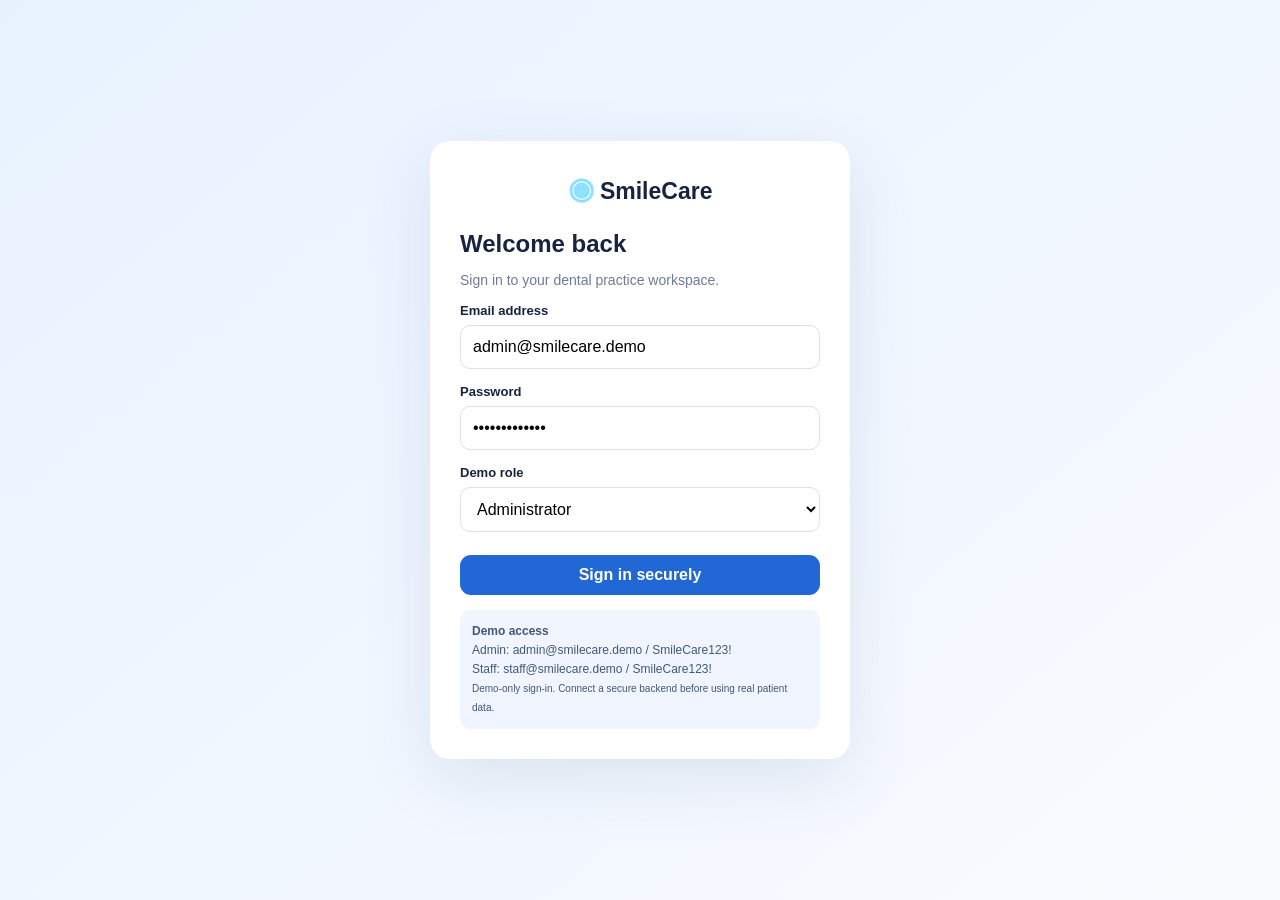
==== index.html @ a6ee9575 "Add files via upload" ====
<!DOCTYPE html>
<html lang="en">
<head>
<meta charset="UTF-8"><meta name="viewport" content="width=device-width, initial-scale=1.0">
<title>SmileCare | Dental Practice Manager</title>
<style>
:root{--navy:#142747;--blue:#2167d5;--pale:#edf4ff;--ink:#17233f;--muted:#6e7b96;--line:#e1e8f5;--bg:#f5f8fe;--green:#d7f8e7;--orange:#ffead9;--purple:#eee4ff}
*{box-sizing:border-box}body{margin:0;font-family:Inter,Segoe UI,Arial,sans-serif;background:var(--bg);color:var(--ink)}button,input,select,textarea{font:inherit}button{cursor:pointer;border:0;border-radius:11px;padding:11px 14px;background:var(--blue);color:white;font-weight:650}button.secondary{background:white;color:var(--blue);border:1px solid #bfd2f7}button.ghost{background:transparent;color:var(--ink)}button.danger{background:#fff0f0;color:#bd3030;border:1px solid #ffd2d2}.app{display:flex;min-height:100vh}.sidebar{width:235px;background:linear-gradient(160deg,#142747,#192e50);color:#fff;padding:25px 14px;display:flex;flex-direction:column;gap:8px;flex-shrink:0}.brand{display:flex;align-items:center;gap:10px;padding:0 9px 28px;font-size:20px;font-weight:800}.tooth{font-size:30px;color:#8de0ff}.brand small{display:block;font-size:11px;font-weight:400;margin-top:3px}.nav{display:flex;align-items:center;gap:12px;text-align:left;background:transparent;color:#dbe5f8;font-weight:500}.nav.active,.nav:hover{background:#2e5b98;color:white}.nav .ico{width:22px;text-align:center;font-size:18px}.side-bottom{margin-top:auto;border-radius:17px;background:#477eb8;padding:19px;text-align:center;color:white}.side-bottom b{display:block;font-size:15px;margin-bottom:5px}.main{flex:1;min-width:0}.topbar{height:77px;background:white;border-bottom:1px solid var(--line);display:flex;align-items:center;justify-content:space-between;padding:0 28px;gap:18px}.global-search{width:min(680px,70%);position:relative}.global-search input{width:100%;border:0;background:#f0f4fc;border-radius:15px;padding:14px 18px 14px 42px;outline:none}.global-search span{position:absolute;left:15px;top:12px;font-size:18px}.top-user{display:flex;align-items:center;gap:10px;font-size:13px}.avatar{width:42px;height:42px;border-radius:50%;background:#3d6eac;color:white;display:grid;place-items:center;font-weight:800}.content{padding:27px 28px 40px;max-width:1600px;margin:auto}.welcome{display:flex;justify-content:space-between;gap:18px;align-items:flex-start;margin-bottom:24px}.welcome h1{margin:3px 0 7px;font-size:30px;letter-spacing:-.6px}.welcome p{margin:0;color:var(--muted)}.datepill{background:white;border:1px solid var(--line);border-radius:12px;padding:12px 15px;white-space:nowrap;font-size:13px}.stats{display:grid;grid-template-columns:repeat(4,minmax(0,1fr));gap:15px;margin-bottom:20px}.stat{border-radius:15px;padding:19px;border:1px solid var(--line);background:white;min-height:120px}.stat.blue{background:#e1efff}.stat.green{background:#dcfaea}.stat.purple{background:#efe5ff}.stat.orange{background:#fff0e2}.stat .symbol{font-size:23px;float:left;margin-right:13px;background:#ffffff8a;border-radius:12px;padding:10px}.stat strong{display:block;font-size:29px;margin:2px 0 4px}.stat small{font-size:13px}.stat a{display:block;margin:13px 0 0 57px;color:#074db9;font-size:13px;font-weight:700;cursor:pointer}.dashboard-grid{display:grid;grid-template-columns:minmax(0,1.45fr) minmax(270px,.9fr) minmax(190px,.48fr);gap:15px;align-items:start}.panel{background:white;border:1px solid var(--line);border-radius:15px;padding:17px 15px;box-shadow:0 3px 12px #1b407108;min-width:0}.panel-head{display:flex;align-items:center;justify-content:space-between;gap:10px;margin:0 0 15px}.panel-head h2{font-size:18px;margin:0}.link{background:transparent;color:#0754c9;padding:4px;font-size:13px}.table-wrap{overflow-x:auto}table{width:100%;border-collapse:collapse;white-space:nowrap;font-size:13px}th{background:#f0f4fc;text-align:left;padding:12px 9px;font-weight:700}td{padding:12px 9px;border-bottom:1px solid #e9eef8}tr:last-child td{border-bottom:0}.status{display:inline-block;padding:5px 10px;border-radius:20px;font-size:12px;font-weight:700}.confirmed,.active-status{background:var(--green);color:#087b42}.pending,.follow-status{background:var(--orange);color:#b74b00}.cancelled{background:#ffe4e4;color:#b42323}.view{padding:6px 11px;background:white;border:1px solid #bfd2f7;color:#0754c9;font-size:12px}.calendar{padding:15px}.cal-head{display:flex;justify-content:space-between;align-items:center;margin-bottom:14px}.cal-head button{padding:5px 9px;background:transparent;color:var(--ink)}.cal-grid{display:grid;grid-template-columns:repeat(7,1fr);text-align:center;gap:6px;font-size:13px}.cal-grid span{padding:8px 0;border-radius:50%}.cal-grid .dayname{font-weight:700;background:#f2f5fb;border-radius:6px}.cal-grid .today{background:var(--blue);color:white}.quick{padding:0;overflow:hidden}.quick h2{margin:0;padding:16px;background:var(--navy);color:white;font-size:16px}.quick-actions{padding:12px;display:grid;gap:9px}.quick-actions button{width:100%;font-size:13px;padding:11px 8px}.profile-mini{margin-top:13px;text-align:center}.profile-mini .avatar{margin:8px auto 10px;width:60px;height:60px;font-size:19px}.profile-mini p{margin:5px}.profile-mini .secondary{margin-top:12px;width:100%}.bottom-grid{display:grid;grid-template-columns:minmax(0,1.45fr) minmax(0,1fr);gap:15px;margin-top:15px}.searchbox{width:180px;max-width:50%;padding:9px 11px;border:1px solid #d5dff0;border-radius:10px;outline:none}.activity{display:grid;gap:17px}.activity-item{border-left:2px solid #c8dcff;padding-left:15px;position:relative;font-size:14px}.activity-item:before{content:"";position:absolute;width:9px;height:9px;border:3px solid var(--blue);background:white;border-radius:50%;left:-7px;top:2px}.activity-item small{display:block;color:var(--muted);margin-top:4px}.view-page{display:none}.view-page.active{display:block}.page-title{display:flex;justify-content:space-between;align-items:center;gap:15px;margin-bottom:18px}.page-title h1{margin:0;font-size:27px}.filters{display:flex;gap:10px;flex-wrap:wrap;margin-bottom:15px}.filters input,.filters select{border:1px solid var(--line);border-radius:10px;padding:10px;background:white}.form-card{max-width:850px;background:white;border:1px solid var(--line);border-radius:16px;padding:23px}.form-grid{display:grid;grid-template-columns:repeat(2,minmax(0,1fr));gap:15px}.field label{display:block;font-size:13px;font-weight:700;margin-bottom:7px}.field input,.field select,.field textarea{width:100%;padding:12px;border:1px solid #d8e1f0;border-radius:10px;background:white}.field textarea{min-height:85px;resize:vertical}.field.full{grid-column:1/-1}.form-actions{display:flex;gap:10px;margin-top:18px}.empty{padding:24px;text-align:center;color:var(--muted)}.toast{position:fixed;bottom:20px;right:20px;background:#142747;color:white;padding:14px 18px;border-radius:12px;box-shadow:0 8px 28px #0002;display:none;z-index:10}.modal-backdrop{position:fixed;inset:0;background:#10203d77;display:none;align-items:center;justify-content:center;padding:20px;z-index:5}.modal{background:white;border-radius:17px;padding:24px;max-width:520px;width:100%;max-height:90vh;overflow:auto}.modal-head{display:flex;justify-content:space-between;align-items:center}.modal-head h2{margin:0}.close{background:#edf2fb;color:var(--ink);padding:7px 10px}.login-screen{min-height:100vh;display:grid;place-items:center;background:linear-gradient(140deg,#e8f2ff,#f9fbff)}.login-card{width:min(420px,calc(100% - 30px));background:white;padding:30px;border-radius:20px;box-shadow:0 20px 70px #203f731c}.login-brand{text-align:center;font-size:23px;font-weight:800;margin-bottom:24px}.login-card h1{font-size:24px;margin-bottom:6px}.login-card p{color:var(--muted);font-size:14px}.login-card .field{margin:15px 0}.login-card button{width:100%;margin-top:8px}.demo-note{background:#f0f5ff;border-radius:10px;padding:12px;font-size:12px;color:#425879;line-height:1.6;margin-top:15px}.mobile-menu{display:none}
@media(max-width:1200px){.dashboard-grid{grid-template-columns:minmax(0,1.5fr) minmax(270px,1fr)}.quick-column{grid-column:1/-1;display:grid;grid-template-columns:1fr 1fr;gap:12px}.quick-column .profile-mini{margin-top:0}.stats{grid-template-columns:repeat(2,minmax(0,1fr))}}
@media(max-width:800px){.sidebar{width:72px;padding:18px 8px}.brand{padding:0 8px 25px}.brand-text,.nav .nav-label,.side-bottom{display:none}.nav{justify-content:center;padding:13px 5px}.nav .ico{font-size:20px}.topbar{padding:0 14px}.content{padding:20px 14px}.welcome h1{font-size:24px}.dashboard-grid,.bottom-grid{grid-template-columns:1fr}.quick-column{grid-column:auto}.datepill{display:none}.global-search{width:100%}.top-user .user-text{display:none}}
@media(max-width:520px){.sidebar{position:fixed;bottom:0;left:0;right:0;width:100%;height:62px;z-index:4;flex-direction:row;justify-content:space-around;padding:5px;background:var(--navy)}.brand{display:none}.nav{flex:1;justify-content:center;padding:8px 3px}.nav .ico{font-size:19px}.main{padding-bottom:65px}.stats{gap:9px}.stat{padding:13px;min-height:110px}.stat .symbol{float:none;display:inline-block;padding:6px;margin:0 0 5px}.stat strong{font-size:23px}.stat a{margin:8px 0 0}.welcome{display:block}.welcome h1{font-size:22px}.welcome p{font-size:13px}.form-grid{grid-template-columns:1fr}.field.full{grid-column:auto}.quick-column{grid-template-columns:1fr}.topbar{height:66px}.top-user .avatar{width:35px;height:35px}.panel{padding:13px 10px}.page-title h1{font-size:23px}}
</style>
</head>
<body>
<div id="loginScreen" class="login-screen">
  <div class="login-card">
    <div class="login-brand"><span class="tooth">◉</span> SmileCare</div>
    <h1>Welcome back</h1><p>Sign in to your dental practice workspace.</p>
    <form id="loginForm">
      <div class="field"><label for="loginEmail">Email address</label><input id="loginEmail" type="email" value="admin@smilecare.demo" required></div>
      <div class="field"><label for="loginPassword">Password</label><input id="loginPassword" type="password" value="SmileCare123!" required minlength="6"></div>
      <div class="field"><label for="loginRole">Demo role</label><select id="loginRole"><option value="Admin">Administrator</option><option value="Staff">Staff member</option></select></div>
      <button type="submit">Sign in securely</button>
    </form>
    <div class="demo-note"><b>Demo access</b><br>Admin: admin@smilecare.demo / SmileCare123!<br>Staff: staff@smilecare.demo / SmileCare123!<br><small>Demo-only sign-in. Connect a secure backend before using real patient data.</small></div>
  </div>
</div>
<div id="app" class="app" style="display:none">
<aside class="sidebar">
  <div class="brand"><span class="tooth">◉</span><span class="brand-text">SmileCare<small>Dental Practice Manager</small></span></div>
  <button class="nav active" data-page="dashboard"><span class="ico">⌂</span><span class="nav-label">Dashboard</span></button>
  <button class="nav" data-page="appointments"><span class="ico">▦</span><span class="nav-label">Appointments</span></button>
  <button class="nav" data-page="patients"><span class="ico">▱</span><span class="nav-label">Patient Records</span></button>
  <button class="nav" data-page="progress"><span class="ico">▥</span><span class="nav-label">Progress Tracking</span></button>
  <button class="nav" data-page="search"><span class="ico">⌕</span><span class="nav-label">Search & Filter</span></button>
  <button class="nav" data-page="settings"><span class="ico">⚙</span><span class="nav-label">Settings</span></button>
  <button class="nav" data-page="profile" style="margin-top:12px"><span class="ico">♙</span><span class="nav-label">Profile</span></button>
  <button class="nav" id="logoutBtn"><span class="ico">⇥</span><span class="nav-label">Log Out</span></button>
  <div class="side-bottom"><div style="font-size:31px;margin-bottom:9px">🦷</div><b>Healthy Smiles.</b>Happier Lives.</div>
</aside>
<main class="main">
  <header class="topbar"><div class="global-search"><span>⌕</span><input id="globalSearch" placeholder="Search patients, records, or appointments..."></div><div class="top-user"><span style="font-size:20px">♧</span><div class="avatar" id="topAvatar">JD</div><div class="user-text"><b id="topName">Dr. Johnson</b><div id="topRole">Admin</div></div></div></header>
  <div class="content">
    <section id="page-dashboard" class="view-page active">
      <div class="welcome"><div><h1 id="welcomeTitle">Welcome back, Dr. Johnson!</h1><p>Manage appointments, patient records and track progress — all in one place.</p></div><div class="datepill">▦ &nbsp; <span id="todayDate"></span></div></div>
      <div class="stats">
        <div class="stat blue"><span class="symbol">▦</span><strong id="statAppointments">12</strong><small>Upcoming Appointments</small><a data-go="appointments">View all →</a></div>
        <div class="stat green"><span class="symbol">♟</span><strong id="statPatients">245</strong><small>Total Patients</small><a data-go="patients">View all →</a></div>
        <div class="stat purple"><span class="symbol">✓</span><strong id="statProgress">78%</strong><small>Treatment Progress</small><a data-go="progress">View progress →</a></div>
        <div class="stat orange"><span class="symbol">▣</span><strong id="statFollowups">8</strong><small>Pending Follow-ups</small><a data-go="appointments">View all →</a></div>
      </div>
      <div class="dashboard-grid">
        <div class="panel"><div class="panel-head"><h2>▦ &nbsp; Upcoming Appointments</h2><button class="link" data-go="appointments">View all →</button></div><div class="table-wrap"><table><thead><tr><th>Time</th><th>Patient</th><th>Treatment</th><th>Status</th><th>Action</th></tr></thead><tbody id="upcomingRows"></tbody></table></div></div>
        <div class="panel calendar"><div class="cal-head"><h2 style="font-size:17px;margin:0">▦ &nbsp; Calendar</h2><div><button id="prevMonth">‹</button><b id="calMonth">Oct 2026</b><button id="nextMonth">›</button></div></div><div class="cal-grid" id="calendarGrid"></div></div>
        <div class="quick-column"><div class="panel quick"><h2>ϟ &nbsp; Quick Actions</h2><div class="quick-actions"><button id="quickAddPatient">♙ &nbsp; Add New Patient</button><button class="secondary" id="quickSchedule">▦ &nbsp; Schedule Appointment</button><button class="secondary" id="quickRecord">✎ &nbsp; Update Record</button><button class="secondary" data-go="progress">▥ &nbsp; View Progress</button></div></div><div class="panel profile-mini"><b>♙ &nbsp; Your Profile</b><div class="avatar" id="profileAvatar">JD</div><b id="profileName">Dr. Johnson</b><p id="profileRole" style="color:var(--muted);font-size:13px">Administrator</p><button class="secondary" data-go="profile">Edit Profile</button></div></div>
      </div>
      <div class="bottom-grid">
        <div class="panel"><div class="panel-head"><h2>▱ &nbsp; Patient Records</h2><input class="searchbox" id="dashboardPatientSearch" placeholder="Search patients..."></div><div class="table-wrap"><table><thead><tr><th>Name</th><th>Patient ID</th><th>Last Visit</th><th>Status</th><th>Action</th></tr></thead><tbody id="dashboardPatientRows"></tbody></table></div></div>
        <div class="panel"><div class="panel-head"><h2>ϟ &nbsp; Recent Activity</h2><button class="link" data-go="progress">View all →</button></div><div class="activity" id="activityList"></div></div>
      </div>
    </section>
    <section id="page-appointments" class="view-page">
      <div class="page-title"><h1>Appointments</h1><button id="addAppointmentBtn">＋ Schedule appointment</button></div>
      <div class="filters"><input id="appointmentSearch" placeholder="Search patient or treatment..."><select id="appointmentStatus"><option value="">All statuses</option><option>Confirmed</option><option>Pending</option><option>Completed</option><option>Cancelled</option></select><input id="appointmentDateFilter" type="date"></div>
      <div class="panel"><div class="table-wrap"><table><thead><tr><th>Date</th><th>Time</th><th>Patient</th><th>Treatment</th><th>Provider</th><th>Status</th><th>Actions</th></tr></thead><tbody id="appointmentRows"></tbody></table></div></div>
    </section>
    <section id="page-patients" class="view-page">
      <div class="page-title"><h1>Patient Records</h1><button id="addPatientBtn">＋ Add patient</button></div>
      <div class="filters"><input id="patientSearch" placeholder="Search name, ID, email or phone..."><select id="patientStatus"><option value="">All statuses</option><option>Active</option><option>Follow-up</option><option>Inactive</option></select></div>
      <div class="panel"><div class="table-wrap"><table><thead><tr><th>Patient</th><th>Patient ID</th><th>Contact</th><th>Last Visit</th><th>Next Follow-up</th><th>Status</th><th>Actions</th></tr></thead><tbody id="patientRows"></tbody></table></div></div>
    </section>
    <section id="page-progress" class="view-page">
      <div class="page-title"><h1>Progress Tracking</h1><button id="addProgressBtn">＋ Add progress note</button></div>
      <div class="filters"><input id="progressSearch" placeholder="Search patient or treatment..."><select id="progressStatus"><option value="">All statuses</option><option>In progress</option><option>Completed</option><option>Needs follow-up</option></select></div>
      <div class="panel"><div class="table-wrap"><table><thead><tr><th>Date</th><th>Patient</th><th>Treatment / Activity</th><th>Progress</th><th>Next step</th><th>Updated by</th><th>Actions</th></tr></thead><tbody id="progressRows"></tbody></table></div></div>
      <div class="panel" style="margin-top:15px"><div class="panel-head"><h2>Progress history</h2></div><div class="activity" id="progressHistory"></div></div>
    </section>
    <section id="page-search" class="view-page">
      <div class="page-title"><h1>Search & Filter</h1></div><p style="color:var(--muted)">Find patients, appointments, and treatment records from one place.</p>
      <div class="filters"><input id="universalSearch" placeholder="Search across all records..." style="flex:1;min-width:230px"><select id="universalType"><option value="all">All record types</option><option value="patients">Patients</option><option value="appointments">Appointments</option><option value="progress">Progress notes</option></select></div>
      <div class="panel"><div id="universalResults" class="empty">Enter a name, patient ID, treatment or status to begin.</div></div>
    </section>
    <section id="page-profile" class="view-page">
      <div class="page-title"><h1>Profile Management</h1></div><div class="form-card"><form id="profileForm"><div class="form-grid"><div class="field"><label>Full name</label><input id="profileFullName" required maxlength="80"></div><div class="field"><label>Email</label><input id="profileEmail" type="email" required></div><div class="field"><label>Role</label><input id="profileRoleInput" disabled></div><div class="field"><label>Clinic / department</label><input id="profileClinic" value="SmileCare Dental Clinic" maxlength="100"></div><div class="field full"><label>Short profile description</label><textarea id="profileBio" placeholder="Add a short professional description..." maxlength="300"></textarea></div></div><div class="form-actions"><button type="submit">Save profile</button></div></form></div>
    </section>
    <section id="page-settings" class="view-page">
      <div class="page-title"><h1>Settings & Access</h1></div><div class="form-card"><h2>Role-based access</h2><p style="color:var(--muted)">Your current demo role is <b id="settingsRole"></b>.</p><ul><li><b>Administrator:</b> can add and edit patient records, manage appointments, and access all progress notes.</li><li><b>Staff:</b> can view patient information and manage appointments and progress notes; user and system settings are restricted.</li></ul><hr style="border:0;border-top:1px solid var(--line);margin:20px 0"><h2>Data and privacy</h2><p>Sample records are stored in this browser for demo purposes. This prototype does not provide real server-side authentication, encrypted clinical storage, backups, or audit-grade security.</p><button class="danger" id="resetDemo">Reset demo data</button></div>
    </section>
  </div>
</main>
</div>
<div id="modalBackdrop" class="modal-backdrop"><div class="modal"><div class="modal-head"><h2 id="modalTitle">Add record</h2><button class="close" id="modalClose">✕</button></div><div id="modalBody"></div></div></div>
<div id="toast" class="toast"></div>
<script>
const $=id=>document.getElementById(id);
const today=new Date(); let currentUser={name:"Dr. Johnson",email:"admin@smilecare.demo",role:"Admin",clinic:"SmileCare Dental Clinic",bio:""};
const defaultPatients=[
{id:"P-001",name:"Aarav Mehta",email:"aarav@example.com",phone:"+91 98765 01001",lastVisit:"2026-10-20",followup:"2026-11-05",status:"Active",notes:"Routine cleaning completed."},
{id:"P-002",name:"Diya Sharma",email:"diya@example.com",phone:"+91 98765 01002",lastVisit:"2026-10-18",followup:"2026-11-02",status:"Active",notes:"Root canal treatment plan."},
{id:"P-003",name:"Rohan Kapoor",email:"rohan@example.com",phone:"+91 98765 01003",lastVisit:"2026-10-15",followup:"2026-10-31",status:"Follow-up",notes:"Check sensitivity after filling."},
{id:"P-004",name:"Isha Verma",email:"isha@example.com",phone:"+91 98765 01004",lastVisit:"2026-10-14",followup:"2026-11-10",status:"Active",notes:"Braces consultation."},
{id:"P-005",name:"Kabir Singh",email:"kabir@example.com",phone:"+91 98765 01005",lastVisit:"2026-10-12",followup:"2026-11-12",status:"Active",notes:"Filling completed."}
];
const defaultAppointments=[
{id:1,date:"2026-10-31",time:"09:30",patientId:"P-001",treatment:"Cleaning",provider:"Dr. Johnson",status:"Confirmed"},
{id:2,date:"2026-10-31",time:"10:30",patientId:"P-002",treatment:"Root Canal",provider:"Dr. Johnson",status:"Confirmed"},
{id:3,date:"2026-10-31",time:"12:00",patientId:"P-003",treatment:"Check-up",provider:"Dr. Patel",status:"Pending"},
{id:4,date:"2026-10-31",time:"14:00",patientId:"P-004",treatment:"Braces Consultation",provider:"Dr. Johnson",status:"Confirmed"},
{id:5,date:"2026-11-01",time:"16:00",patientId:"P-005",treatment:"Filling",provider:"Dr. Patel",status:"Confirmed"}
];
const defaultProgress=[
{id:1,date:"2026-10-29",patientId:"P-001",treatment:"Cleaning",status:"Completed",next:"Routine check in 6 months",by:"Dr. Johnson",note:"Cleaning completed; oral hygiene advice shared."},
{id:2,date:"2026-10-29",patientId:"P-002",treatment:"Root canal",status:"In progress",next:"Schedule next treatment session",by:"Dr. Johnson",note:"Initial consultation completed; plan reviewed."},
{id:3,date:"2026-10-28",patientId:"P-003",treatment:"Filling follow-up",status:"Needs follow-up",next:"Check sensitivity",by:"Dr. Patel",note:"Follow-up recommended."}
];
let patients=structuredClone(defaultPatients), appointments=structuredClone(defaultAppointments), progress=structuredClone(defaultProgress), activities=[
{title:"New record added for Aarav Mehta",time:"2 hours ago"},
{title:"Treatment plan updated for Diya Sharma",time:"3 hours ago"},
{title:"Follow-up scheduled for Rohan Kapoor",time:"5 hours ago"}
], idCounter=20, calDate=new Date(today.getFullYear(),today.getMonth(),1);
const patientById=id=>patients.find(p=>p.id===id);
const patientName=id=>patientById(id)?.name||"Unknown patient";
const niceDate=d=>d?new Date(d+"T12:00:00").toLocaleDateString("en-IN",{day:"2-digit",month:"short",year:"numeric"}):"—";
const niceTime=t=>{if(!t)return"—";let [h,m]=t.split(":").map(Number);return `${(h%12)||12}:${String(m).padStart(2,"0")} ${h>=12?"PM":"AM"}`};
const statusClass=s=>({"Confirmed":"confirmed","Completed":"active-status","Active":"active-status","In progress":"pending","Pending":"pending","Follow-up":"follow-status","Needs follow-up":"follow-status","Cancelled":"cancelled","Inactive":"cancelled"}[s]||"pending");
function toast(msg){$("toast").textContent=msg;$("toast").style.display="block";setTimeout(()=>$("toast").style.display="none",2600)}
function logActivity(title){activities.unshift({title,time:"Just now"});renderActivity()}
function setPage(page){document.querySelectorAll(".view-page").forEach(x=>x.classList.remove("active"));$("page-"+page)?.classList.add("active");document.querySelectorAll(".nav[data-page]").forEach(x=>x.classList.toggle("active",x.dataset.page===page));if(page==="dashboard")renderDashboard();if(page==="patients")renderPatients();if(page==="appointments")renderAppointments();if(page==="progress")renderProgress();if(page==="profile")fillProfile();if(page==="settings")$("settingsRole").textContent=currentUser.role; if(page==="search")universalSearch();window.scrollTo({top:0,behavior:"smooth"})}
document.querySelectorAll("[data-page]").forEach(b=>b.addEventListener("click",()=>setPage(b.dataset.page)));
document.querySelectorAll("[data-go]").forEach(b=>b.addEventListener("click",()=>setPage(b.dataset.go)));
$("todayDate").textContent=today.toLocaleDateString("en-IN",{weekday:"short",day:"numeric",month:"short",year:"numeric"});
function renderActivity(){ $("activityList").innerHTML=activities.slice(0,5).map(a=>`<div class="activity-item">${esc(a.title)}<small>${esc(a.time)}</small></div>`).join("")}
function esc(s){return String(s??"").replace(/[&<>"']/g,c=>({"&":"&amp;","<":"&lt;",">":"&gt;",'"':"&quot;","'":"&#39;"}[c]))}
function renderDashboard(){
$("statAppointments").textContent=appointments.filter(a=>a.status==="Confirmed"||a.status==="Pending").length;
$("statPatients").textContent=patients.length;
$("statFollowups").textContent=patients.filter(p=>p.status==="Follow-up").length+progress.filter(p=>p.status==="Needs follow-up").length;
$("statProgress").textContent=(progress.length?Math.round(progress.filter(p=>p.status==="Completed").length/progress.length*100):0)+"%";
let ap=appointments.filter(a=>a.status!=="Cancelled").sort((a,b)=>(a.date+a.time).localeCompare(b.date+b.time)).slice(0,5);
$("upcomingRows").innerHTML=ap.map(a=>`<tr><td>${niceTime(a.time)}</td><td>${esc(patientName(a.patientId))}</td><td>${esc(a.treatment)}</td><td><span class="status ${statusClass(a.status)}">${esc(a.status)}</span></td><td><button class="view" onclick="viewAppointment(${a.id})">View</button></td></tr>`).join("")||`<tr><td colspan="5" class="empty">No appointments scheduled.</td></tr>`;
let search=$("dashboardPatientSearch").value.toLowerCase();
$("dashboardPatientRows").innerHTML=patients.filter(p=>(p.name+" "+p.id).toLowerCase().includes(search)).slice(0,4).map(p=>`<tr><td><b>${esc(p.name)}</b></td><td>${p.id}</td><td>${niceDate(p.lastVisit)}</td><td><span class="status ${statusClass(p.status)}">${esc(p.status)}</span></td><td><button class="view" onclick="viewPatient('${p.id}')">View</button></td></tr>`).join("")||`<tr><td colspan="5" class="empty">No matching patients.</td></tr>`;
renderActivity();renderCalendar();
}
function renderPatients(){
let q=($("patientSearch")?.value||"").toLowerCase(), st=$("patientStatus")?.value||"";
$("patientRows").innerHTML=patients.filter(p=>(p.name+" "+p.id+" "+p.email+" "+p.phone).toLowerCase().includes(q)&&(!st||p.status===st)).map(p=>`<tr><td><b>${esc(p.name)}</b></td><td>${p.id}</td><td>${esc(p.phone)}<br><small>${esc(p.email)}</small></td><td>${niceDate(p.lastVisit)}</td><td>${niceDate(p.followup)}</td><td><span class="status ${statusClass(p.status)}">${esc(p.status)}</span></td><td><button class="view" onclick="viewPatient('${p.id}')">View</button> <button class="view" onclick="editPatient('${p.id}')">Edit</button></td></tr>`).join("")||`<tr><td colspan="7" class="empty">No patient records found.</td></tr>`;
}
function renderAppointments(){
let q=($("appointmentSearch")?.value||"").toLowerCase(), st=$("appointmentStatus")?.value||"", dt=$("appointmentDateFilter")?.value||"";
$("appointmentRows").innerHTML=appointments.filter(a=>(patientName(a.patientId)+" "+a.treatment+" "+a.provider).toLowerCase().includes(q)&&(!st||a.status===st)&&(!dt||a.date===dt)).sort((a,b)=>(a.date+a.time).localeCompare(b.date+b.time)).map(a=>`<tr><td>${niceDate(a.date)}</td><td>${niceTime(a.time)}</td><td>${esc(patientName(a.patientId))}</td><td>${esc(a.treatment)}</td><td>${esc(a.provider)}</td><td><select aria-label="Appointment status" onchange="updateAppointmentStatus(${a.id},this.value)">${["Confirmed","Pending","Completed","Cancelled"].map(s=>`<option ${a.status===s?"selected":""}>${s}</option>`).join("")}</select></td><td><button class="view" onclick="viewAppointment(${a.id})">View</button> <button class="view" onclick="editAppointment(${a.id})">Edit</button></td></tr>`).join("")||`<tr><td colspan="7" class="empty">No matching appointments.</td></tr>`;
}
function renderProgress(){
let q=($("progressSearch")?.value||"").toLowerCase(), st=$("progressStatus")?.value||"";
$("progressRows").innerHTML=progress.filter(p=>(patientName(p.patientId)+" "+p.treatment+" "+p.note).toLowerCase().includes(q)&&(!st||p.status===st)).sort((a,b)=>b.date.localeCompare(a.date)).map(p=>`<tr><td>${niceDate(p.date)}</td><td>${esc(patientName(p.patientId))}</td><td>${esc(p.treatment)}</td><td><span class="status ${statusClass(p.status)}">${esc(p.status)}</span></td><td>${esc(p.next)}</td><td>${esc(p.by)}</td><td><button class="view" onclick="viewProgress(${p.id})">View</button> <button class="view" onclick="editProgress(${p.id})">Edit</button></td></tr>`).join("")||`<tr><td colspan="7" class="empty">No progress records found.</td></tr>`;
$("progressHistory").innerHTML=progress.slice().sort((a,b)=>b.date.localeCompare(a.date)).map(p=>`<div class="activity-item"><b>${esc(patientName(p.patientId))} · ${esc(p.treatment)}</b><small>${niceDate(p.date)} · ${esc(p.status)} · ${esc(p.by)}</small><div style="margin-top:5px">${esc(p.note)}</div></div>`).join("")||`<div class="empty">No history yet.</div>`;
}
function renderCalendar(){let y=calDate.getFullYear(),m=calDate.getMonth(),first=new Date(y,m,1).getDay(),days=new Date(y,m+1,0).getDate();$("calMonth").textContent=calDate.toLocaleDateString("en-US",{month:"short",year:"numeric"});let names=["Sun","Mon","Tue","Wed","Thu","Fri","Sat"];let html=names.map(n=>`<span class="dayname">${n}</span>`).join("");for(let i=0;i<first;i++)html+="<span></span>";for(let d=1;d<=days;d++){let isToday=d===today.getDate()&&m===today.getMonth()&&y===today.getFullYear();let has=appointments.some(a=>a.date===`${y}-${String(m+1).padStart(2,"0")}-${String(d).padStart(2,"0")}`&&a.status!=="Cancelled");html+=`<span class="${isToday?"today":""}" title="${has?"Has appointment":""}" style="${has&&!isToday?"text-decoration:underline;text-decoration-color:#2167d5":""}">${d}</span>`}$("calendarGrid").innerHTML=html}
$("prevMonth").onclick=()=>{calDate=new Date(calDate.getFullYear(),calDate.getMonth()-1,1);renderCalendar()};$("nextMonth").onclick=()=>{calDate=new Date(calDate.getFullYear(),calDate.getMonth()+1,1);renderCalendar()};
function openModal(title,html,onSubmit){$("modalTitle").textContent=title;$("modalBody").innerHTML=html;$("modalBackdrop").style.display="flex";$("modalBody").querySelector("form")?.addEventListener("submit",e=>{e.preventDefault();if(!e.target.reportValidity())return;onSubmit(new FormData(e.target));});}
function closeModal(){$("modalBackdrop").style.display="none"}$("modalClose").onclick=closeModal;$("modalBackdrop").addEventListener("click",e=>{if(e.target===$("modalBackdrop"))closeModal()});
function patientOptions(selected=""){return patients.map(p=>`<option value="${p.id}" ${p.id===selected?"selected":""}>${esc(p.name)} (${p.id})</option>`).join("")}
function addPatient(){if(currentUser.role!=="Admin"){toast("Only administrators can add patient records in this demo.");return}openModal("Add new patient",`<form><div class="form-grid"><div class="field"><label>Full name *</label><input name="name" required maxlength="80"></div><div class="field"><label>Email *</label><input name="email" type="email" required></div><div class="field"><label>Phone *</label><input name="phone" type="tel" pattern="[0-9+() -]{7,20}" required></div><div class="field"><label>Last visit</label><input name="lastVisit" type="date"></div><div class="field"><label>Next follow-up</label><input name="followup" type="date"></div><div class="field"><label>Status</label><select name="status"><option>Active</option><option>Follow-up</option><option>Inactive</option></select></div><div class="field full"><label>Clinical / admin note</label><textarea name="notes" maxlength="1000"></textarea></div></div><div class="form-actions"><button type="submit">Save patient</button><button type="button" class="secondary" onclick="closeModal()">Cancel</button></div></form>`,f=>{let p={id:"P-"+String(idCounter++).padStart(3,"0"),name:f.get("name").trim(),email:f.get("email").trim(),phone:f.get("phone").trim(),lastVisit:f.get("lastVisit"),followup:f.get("followup"),status:f.get("status"),notes:f.get("notes").trim()};patients.push(p);logActivity("Patient record created for "+p.name);closeModal();renderAll();toast("Patient record saved.");});}
function editPatient(id){let p=patientById(id);if(!p)return;if(currentUser.role!=="Admin"){toast("Only administrators can edit patient details.");return}openModal("Edit patient record",`<form><div class="form-grid"><div class="field"><label>Full name *</label><input name="name" value="${esc(p.name)}" required maxlength="80"></div><div class="field"><label>Email *</label><input name="email" type="email" value="${esc(p.email)}" required></div><div class="field"><label>Phone *</label><input name="phone" value="${esc(p.phone)}" type="tel" pattern="[0-9+() -]{7,20}" required></div><div class="field"><label>Last visit</label><input name="lastVisit" type="date" value="${p.lastVisit||""}"></div><div class="field"><label>Next follow-up</label><input name="followup" type="date" value="${p.followup||""}"></div><div class="field"><label>Status</label><select name="status">${["Active","Follow-up","Inactive"].map(s=>`<option ${p.status===s?"selected":""}>${s}</option>`).join("")}</select></div><div class="field full"><label>Notes</label><textarea name="notes" maxlength="1000">${esc(p.notes)}</textarea></div></div><div class="form-actions"><button type="submit">Save changes</button><button type="button" class="secondary" onclick="closeModal()">Cancel</button></div></form>`,f=>{Object.assign(p,{name:f.get("name").trim(),email:f.get("email").trim(),phone:f.get("phone").trim(),lastVisit:f.get("lastVisit"),followup:f.get("followup"),status:f.get("status"),notes:f.get("notes").trim()});logActivity("Patient record updated for "+p.name);closeModal();renderAll();toast("Patient updated.");});}
function viewPatient(id){let p=patientById(id);if(!p)return;openModal("Patient record · "+p.id,`<p><b>Name:</b> ${esc(p.name)}</p><p><b>Email:</b> ${esc(p.email)}</p><p><b>Phone:</b> ${esc(p.phone)}</p><p><b>Last visit:</b> ${niceDate(p.lastVisit)}</p><p><b>Next follow-up:</b> ${niceDate(p.followup)}</p><p><b>Status:</b> ${esc(p.status)}</p><p><b>Notes:</b><br>${esc(p.notes||"No notes added.")}</p><div class="form-actions"><button onclick="editPatient('${p.id}')">Edit record</button><button class="secondary" onclick="closeModal()">Close</button></div>` ,()=>{});}
function addAppointment(editId=null){let a=editId?appointments.find(x=>x.id===editId):null;openModal(a?"Edit appointment":"Schedule appointment",`<form><div class="form-grid"><div class="field full"><label>Patient *</label><select name="patientId" required>${patientOptions(a?.patientId||"")}</select></div><div class="field"><label>Date *</label><input name="date" type="date" min="2020-01-01" value="${a?.date||today.toISOString().slice(0,10)}" required></div><div class="field"><label>Time *</label><input name="time" type="time" value="${a?.time||"09:00"}" required></div><div class="field"><label>Treatment *</label><select name="treatment" required>${["Cleaning","Check-up","Root Canal","Filling","Braces Consultation","Extraction","Whitening","Other"].map(s=>`<option ${a?.treatment===s?"selected":""}>${s}</option>`).join("")}</select></div><div class="field"><label>Provider *</label><input name="provider" value="${esc(a?.provider||"Dr. Johnson")}" required maxlength="80"></div><div class="field"><label>Status</label><select name="status">${["Confirmed","Pending","Completed","Cancelled"].map(s=>`<option ${(a?.status||"Confirmed")===s?"selected":""}>${s}</option>`).join("")}</select></div></div><div class="form-actions"><button type="submit">Save appointment</button><button type="button" class="secondary" onclick="closeModal()">Cancel</button></div></form>`,f=>{let obj={date:f.get("date"),time:f.get("time"),patientId:f.get("patientId"),treatment:f.get("treatment"),provider:f.get("provider").trim(),status:f.get("status")};if(a)Object.assign(a,obj);else appointments.push({id:idCounter++,...obj});logActivity(`${a?"Appointment updated":"Appointment scheduled"} for ${patientName(obj.patientId)}`);closeModal();renderAll();toast("Appointment saved.");});}
function updateAppointmentStatus(id,status){let a=appointments.find(x=>x.id===id);if(a){a.status=status;logActivity("Appointment status changed to "+status+" for "+patientName(a.patientId));renderAll();toast("Appointment status updated.")}}
function viewAppointment(id){let a=appointments.find(x=>x.id===id);if(!a)return;openModal("Appointment details",`<p><b>Patient:</b> ${esc(patientName(a.patientId))}</p><p><b>Date:</b> ${niceDate(a.date)} at ${niceTime(a.time)}</p><p><b>Treatment:</b> ${esc(a.treatment)}</p><p><b>Provider:</b> ${esc(a.provider)}</p><p><b>Status:</b> ${esc(a.status)}</p><div class="form-actions"><button onclick="editAppointment(${a.id})">Edit appointment</button><button class="secondary" onclick="closeModal()">Close</button></div>`,()=>{});}
function editAppointment(id){addAppointment(id)}
function addProgress(editId=null){let p=editId?progress.find(x=>x.id===editId):null;openModal(p?"Edit progress note":"Add progress note",`<form><div class="form-grid"><div class="field full"><label>Patient *</label><select name="patientId" required>${patientOptions(p?.patientId||"")}</select></div><div class="field"><label>Date *</label><input name="date" type="date" value="${p?.date||today.toISOString().slice(0,10)}" required></div><div class="field"><label>Treatment / activity *</label><input name="treatment" value="${esc(p?.treatment||"")}" required maxlength="120"></div><div class="field"><label>Progress status</label><select name="status">${["In progress","Completed","Needs follow-up"].map(s=>`<option ${(p?.status||"In progress")===s?"selected":""}>${s}</option>`).join("")}</select></div><div class="field"><label>Next step / follow-up</label><input name="next" value="${esc(p?.next||"")}" maxlength="180"></div><div class="field"><label>Updated by</label><input name="by" value="${esc(p?.by||currentUser.name)}" required maxlength="80"></div><div class="field full"><label>Progress note *</label><textarea name="note" required maxlength="1500">${esc(p?.note||"")}</textarea></div></div><div class="form-actions"><button type="submit">Save progress</button><button type="button" class="secondary" onclick="closeModal()">Cancel</button></div></form>`,f=>{let obj={date:f.get("date"),patientId:f.get("patientId"),treatment:f.get("treatment").trim(),status:f.get("status"),next:f.get("next").trim(),by:f.get("by").trim(),note:f.get("note").trim()};if(p)Object.assign(p,obj);else progress.push({id:idCounter++,...obj});logActivity("Progress updated for "+patientName(obj.patientId));closeModal();renderAll();toast("Progress record saved.");});}
function viewProgress(id){let p=progress.find(x=>x.id===id);if(!p)return;openModal("Progress note",`<p><b>Patient:</b> ${esc(patientName(p.patientId))}</p><p><b>Date:</b> ${niceDate(p.date)}</p><p><b>Treatment:</b> ${esc(p.treatment)}</p><p><b>Status:</b> ${esc(p.status)}</p><p><b>Next step:</b> ${esc(p.next||"Not set")}</p><p><b>Updated by:</b> ${esc(p.by)}</p><p><b>Note:</b><br>${esc(p.note)}</p><div class="form-actions"><button onclick="editProgress(${p.id})">Edit note</button><button class="secondary" onclick="closeModal()">Close</button></div>`,()=>{});}
function editProgress(id){addProgress(id)}
function renderAll(){renderDashboard();renderPatients();renderAppointments();renderProgress();universalSearch()}
function universalSearch(){let input=$("universalSearch");if(!input)return;let q=input.value.toLowerCase().trim(),type=$("universalType").value,results=[];if(!q){$("universalResults").innerHTML='Enter a name, patient ID, treatment or status to begin.';return}if(type==="all"||type==="patients")patients.filter(p=>(Object.values(p).join(" ")).toLowerCase().includes(q)).forEach(p=>results.push(`<tr><td>Patient</td><td>${esc(p.name)}</td><td>${p.id}</td><td>${esc(p.status)}</td><td><button class="view" onclick="viewPatient('${p.id}')">View</button></td></tr>`));if(type==="all"||type==="appointments")appointments.filter(a=>(patientName(a.patientId)+" "+Object.values(a).join(" ")).toLowerCase().includes(q)).forEach(a=>results.push(`<tr><td>Appointment</td><td>${esc(patientName(a.patientId))}</td><td>${niceDate(a.date)} ${niceTime(a.time)}</td><td>${esc(a.treatment)} · ${esc(a.status)}</td><td><button class="view" onclick="viewAppointment(${a.id})">View</button></td></tr>`));if(type==="all"||type==="progress")progress.filter(p=>(patientName(p.patientId)+" "+Object.values(p).join(" ")).toLowerCase().includes(q)).forEach(p=>results.push(`<tr><td>Progress</td><td>${esc(patientName(p.patientId))}</td><td>${niceDate(p.date)}</td><td>${esc(p.treatment)} · ${esc(p.status)}</td><td><button class="view" onclick="viewProgress(${p.id})">View</button></td></tr>`));$("universalResults").innerHTML=results.length?`<div class="table-wrap"><table><thead><tr><th>Type</th><th>Name</th><th>Date / ID</th><th>Details</th><th>Action</th></tr></thead><tbody>${results.join("")}</tbody></table></div>`:'<div class="empty">No matching records found.</div>'}
function fillProfile(){$("profileFullName").value=currentUser.name;$("profileEmail").value=currentUser.email;$("profileRoleInput").value=currentUser.role;$("profileClinic").value=currentUser.clinic;$("profileBio").value=currentUser.bio}
$("profileForm").addEventListener("submit",e=>{e.preventDefault();if(!e.target.reportValidity())return;currentUser.name=$("profileFullName").value.trim();currentUser.email=$("profileEmail").value.trim();currentUser.clinic=$("profileClinic").value.trim();currentUser.bio=$("profileBio").value.trim();updateUserUI();toast("Profile saved.")});
function updateUserUI(){let initials=currentUser.name.split(/\s+/).map(s=>s[0]).join("").slice(0,2).toUpperCase();$("topAvatar").textContent=initials;$("profileAvatar").textContent=initials;$("topName").textContent=currentUser.name;$("topRole").textContent=currentUser.role;$("profileName").textContent=currentUser.name;$("profileRole").textContent=currentUser.role==="Admin"?"Administrator":"Staff member";$("welcomeTitle").textContent="Welcome back, "+currentUser.name+"!";$("settingsRole").textContent=currentUser.role}
$("loginForm").addEventListener("submit",e=>{e.preventDefault();if(!e.target.reportValidity())return;let role=$("loginRole").value,email=$("loginEmail").value.trim();if(!email.includes("@")){toast("Enter a valid email address.");return}currentUser={...currentUser,role,email,name:role==="Admin"?"Dr. Johnson":"Clinic Staff"};$("loginScreen").style.display="none";$("app").style.display="flex";updateUserUI();renderAll();setPage("dashboard")});
$("logoutBtn").onclick=()=>{$("app").style.display="none";$("loginScreen").style.display="grid";$("loginPassword").value=""};
$("quickAddPatient").onclick=$("addPatientBtn").onclick=addPatient;
$("quickSchedule").onclick=$("addAppointmentBtn").onclick=()=>addAppointment();
$("quickRecord").onclick=$("addProgressBtn").onclick=()=>addProgress();
$("patientSearch").addEventListener("input",renderPatients);$("patientStatus").addEventListener("change",renderPatients);$("appointmentSearch").addEventListener("input",renderAppointments);$("appointmentStatus").addEventListener("change",renderAppointments);$("appointmentDateFilter").addEventListener("change",renderAppointments);$("progressSearch").addEventListener("input",renderProgress);$("progressStatus").addEventListener("change",renderProgress);$("dashboardPatientSearch").addEventListener("input",renderDashboard);$("universalSearch").addEventListener("input",universalSearch);$("universalType").addEventListener("change",universalSearch);
$("globalSearch").addEventListener("keydown",e=>{if(e.key==="Enter"){setPage("search");$("universalSearch").value=e.target.value;universalSearch()}});
$("resetDemo").onclick=()=>{if(confirm("Reset all sample records to their original demo state?")){patients=structuredClone(defaultPatients);appointments=structuredClone(defaultAppointments);progress=structuredClone(defaultProgress);activities=[];renderAll();toast("Demo records reset.")}};
</script>
</body></html>
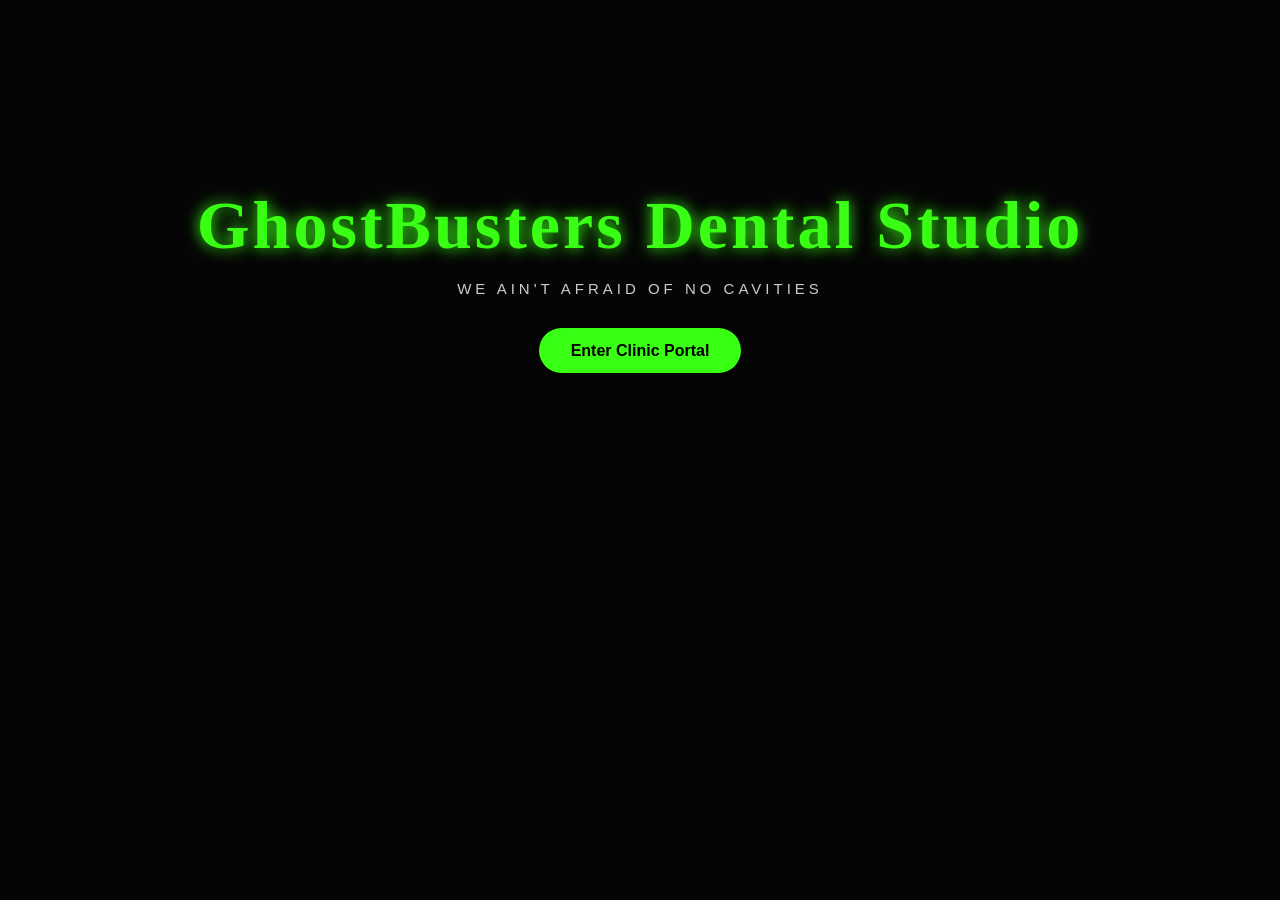
==== commit 18cc72c3: "Add files via upload" ====
--- a/index.html
+++ b/index.html
@@ -1,187 +1,15 @@
-<!DOCTYPE html>
-<html lang="en">
-<head>
-<meta charset="UTF-8"><meta name="viewport" content="width=device-width, initial-scale=1.0">
-<title>SmileCare | Dental Practice Manager</title>
-<style>
-:root{--navy:#142747;--blue:#2167d5;--pale:#edf4ff;--ink:#17233f;--muted:#6e7b96;--line:#e1e8f5;--bg:#f5f8fe;--green:#d7f8e7;--orange:#ffead9;--purple:#eee4ff}
-*{box-sizing:border-box}body{margin:0;font-family:Inter,Segoe UI,Arial,sans-serif;background:var(--bg);color:var(--ink)}button,input,select,textarea{font:inherit}button{cursor:pointer;border:0;border-radius:11px;padding:11px 14px;background:var(--blue);color:white;font-weight:650}button.secondary{background:white;color:var(--blue);border:1px solid #bfd2f7}button.ghost{background:transparent;color:var(--ink)}button.danger{background:#fff0f0;color:#bd3030;border:1px solid #ffd2d2}.app{display:flex;min-height:100vh}.sidebar{width:235px;background:linear-gradient(160deg,#142747,#192e50);color:#fff;padding:25px 14px;display:flex;flex-direction:column;gap:8px;flex-shrink:0}.brand{display:flex;align-items:center;gap:10px;padding:0 9px 28px;font-size:20px;font-weight:800}.tooth{font-size:30px;color:#8de0ff}.brand small{display:block;font-size:11px;font-weight:400;margin-top:3px}.nav{display:flex;align-items:center;gap:12px;text-align:left;background:transparent;color:#dbe5f8;font-weight:500}.nav.active,.nav:hover{background:#2e5b98;color:white}.nav .ico{width:22px;text-align:center;font-size:18px}.side-bottom{margin-top:auto;border-radius:17px;background:#477eb8;padding:19px;text-align:center;color:white}.side-bottom b{display:block;font-size:15px;margin-bottom:5px}.main{flex:1;min-width:0}.topbar{height:77px;background:white;border-bottom:1px solid var(--line);display:flex;align-items:center;justify-content:space-between;padding:0 28px;gap:18px}.global-search{width:min(680px,70%);position:relative}.global-search input{width:100%;border:0;background:#f0f4fc;border-radius:15px;padding:14px 18px 14px 42px;outline:none}.global-search span{position:absolute;left:15px;top:12px;font-size:18px}.top-user{display:flex;align-items:center;gap:10px;font-size:13px}.avatar{width:42px;height:42px;border-radius:50%;background:#3d6eac;color:white;display:grid;place-items:center;font-weight:800}.content{padding:27px 28px 40px;max-width:1600px;margin:auto}.welcome{display:flex;justify-content:space-between;gap:18px;align-items:flex-start;margin-bottom:24px}.welcome h1{margin:3px 0 7px;font-size:30px;letter-spacing:-.6px}.welcome p{margin:0;color:var(--muted)}.datepill{background:white;border:1px solid var(--line);border-radius:12px;padding:12px 15px;white-space:nowrap;font-size:13px}.stats{display:grid;grid-template-columns:repeat(4,minmax(0,1fr));gap:15px;margin-bottom:20px}.stat{border-radius:15px;padding:19px;border:1px solid var(--line);background:white;min-height:120px}.stat.blue{background:#e1efff}.stat.green{background:#dcfaea}.stat.purple{background:#efe5ff}.stat.orange{background:#fff0e2}.stat .symbol{font-size:23px;float:left;margin-right:13px;background:#ffffff8a;border-radius:12px;padding:10px}.stat strong{display:block;font-size:29px;margin:2px 0 4px}.stat small{font-size:13px}.stat a{display:block;margin:13px 0 0 57px;color:#074db9;font-size:13px;font-weight:700;cursor:pointer}.dashboard-grid{display:grid;grid-template-columns:minmax(0,1.45fr) minmax(270px,.9fr) minmax(190px,.48fr);gap:15px;align-items:start}.panel{background:white;border:1px solid var(--line);border-radius:15px;padding:17px 15px;box-shadow:0 3px 12px #1b407108;min-width:0}.panel-head{display:flex;align-items:center;justify-content:space-between;gap:10px;margin:0 0 15px}.panel-head h2{font-size:18px;margin:0}.link{background:transparent;color:#0754c9;padding:4px;font-size:13px}.table-wrap{overflow-x:auto}table{width:100%;border-collapse:collapse;white-space:nowrap;font-size:13px}th{background:#f0f4fc;text-align:left;padding:12px 9px;font-weight:700}td{padding:12px 9px;border-bottom:1px solid #e9eef8}tr:last-child td{border-bottom:0}.status{display:inline-block;padding:5px 10px;border-radius:20px;font-size:12px;font-weight:700}.confirmed,.active-status{background:var(--green);color:#087b42}.pending,.follow-status{background:var(--orange);color:#b74b00}.cancelled{background:#ffe4e4;color:#b42323}.view{padding:6px 11px;background:white;border:1px solid #bfd2f7;color:#0754c9;font-size:12px}.calendar{padding:15px}.cal-head{display:flex;justify-content:space-between;align-items:center;margin-bottom:14px}.cal-head button{padding:5px 9px;background:transparent;color:var(--ink)}.cal-grid{display:grid;grid-template-columns:repeat(7,1fr);text-align:center;gap:6px;font-size:13px}.cal-grid span{padding:8px 0;border-radius:50%}.cal-grid .dayname{font-weight:700;background:#f2f5fb;border-radius:6px}.cal-grid .today{background:var(--blue);color:white}.quick{padding:0;overflow:hidden}.quick h2{margin:0;padding:16px;background:var(--navy);color:white;font-size:16px}.quick-actions{padding:12px;display:grid;gap:9px}.quick-actions button{width:100%;font-size:13px;padding:11px 8px}.profile-mini{margin-top:13px;text-align:center}.profile-mini .avatar{margin:8px auto 10px;width:60px;height:60px;font-size:19px}.profile-mini p{margin:5px}.profile-mini .secondary{margin-top:12px;width:100%}.bottom-grid{display:grid;grid-template-columns:minmax(0,1.45fr) minmax(0,1fr);gap:15px;margin-top:15px}.searchbox{width:180px;max-width:50%;padding:9px 11px;border:1px solid #d5dff0;border-radius:10px;outline:none}.activity{display:grid;gap:17px}.activity-item{border-left:2px solid #c8dcff;padding-left:15px;position:relative;font-size:14px}.activity-item:before{content:"";position:absolute;width:9px;height:9px;border:3px solid var(--blue);background:white;border-radius:50%;left:-7px;top:2px}.activity-item small{display:block;color:var(--muted);margin-top:4px}.view-page{display:none}.view-page.active{display:block}.page-title{display:flex;justify-content:space-between;align-items:center;gap:15px;margin-bottom:18px}.page-title h1{margin:0;font-size:27px}.filters{display:flex;gap:10px;flex-wrap:wrap;margin-bottom:15px}.filters input,.filters select{border:1px solid var(--line);border-radius:10px;padding:10px;background:white}.form-card{max-width:850px;background:white;border:1px solid var(--line);border-radius:16px;padding:23px}.form-grid{display:grid;grid-template-columns:repeat(2,minmax(0,1fr));gap:15px}.field label{display:block;font-size:13px;font-weight:700;margin-bottom:7px}.field input,.field select,.field textarea{width:100%;padding:12px;border:1px solid #d8e1f0;border-radius:10px;background:white}.field textarea{min-height:85px;resize:vertical}.field.full{grid-column:1/-1}.form-actions{display:flex;gap:10px;margin-top:18px}.empty{padding:24px;text-align:center;color:var(--muted)}.toast{position:fixed;bottom:20px;right:20px;background:#142747;color:white;padding:14px 18px;border-radius:12px;box-shadow:0 8px 28px #0002;display:none;z-index:10}.modal-backdrop{position:fixed;inset:0;background:#10203d77;display:none;align-items:center;justify-content:center;padding:20px;z-index:5}.modal{background:white;border-radius:17px;padding:24px;max-width:520px;width:100%;max-height:90vh;overflow:auto}.modal-head{display:flex;justify-content:space-between;align-items:center}.modal-head h2{margin:0}.close{background:#edf2fb;color:var(--ink);padding:7px 10px}.login-screen{min-height:100vh;display:grid;place-items:center;background:linear-gradient(140deg,#e8f2ff,#f9fbff)}.login-card{width:min(420px,calc(100% - 30px));background:white;padding:30px;border-radius:20px;box-shadow:0 20px 70px #203f731c}.login-brand{text-align:center;font-size:23px;font-weight:800;margin-bottom:24px}.login-card h1{font-size:24px;margin-bottom:6px}.login-card p{color:var(--muted);font-size:14px}.login-card .field{margin:15px 0}.login-card button{width:100%;margin-top:8px}.demo-note{background:#f0f5ff;border-radius:10px;padding:12px;font-size:12px;color:#425879;line-height:1.6;margin-top:15px}.mobile-menu{display:none}
-@media(max-width:1200px){.dashboard-grid{grid-template-columns:minmax(0,1.5fr) minmax(270px,1fr)}.quick-column{grid-column:1/-1;display:grid;grid-template-columns:1fr 1fr;gap:12px}.quick-column .profile-mini{margin-top:0}.stats{grid-template-columns:repeat(2,minmax(0,1fr))}}
-@media(max-width:800px){.sidebar{width:72px;padding:18px 8px}.brand{padding:0 8px 25px}.brand-text,.nav .nav-label,.side-bottom{display:none}.nav{justify-content:center;padding:13px 5px}.nav .ico{font-size:20px}.topbar{padding:0 14px}.content{padding:20px 14px}.welcome h1{font-size:24px}.dashboard-grid,.bottom-grid{grid-template-columns:1fr}.quick-column{grid-column:auto}.datepill{display:none}.global-search{width:100%}.top-user .user-text{display:none}}
-@media(max-width:520px){.sidebar{position:fixed;bottom:0;left:0;right:0;width:100%;height:62px;z-index:4;flex-direction:row;justify-content:space-around;padding:5px;background:var(--navy)}.brand{display:none}.nav{flex:1;justify-content:center;padding:8px 3px}.nav .ico{font-size:19px}.main{padding-bottom:65px}.stats{gap:9px}.stat{padding:13px;min-height:110px}.stat .symbol{float:none;display:inline-block;padding:6px;margin:0 0 5px}.stat strong{font-size:23px}.stat a{margin:8px 0 0}.welcome{display:block}.welcome h1{font-size:22px}.welcome p{font-size:13px}.form-grid{grid-template-columns:1fr}.field.full{grid-column:auto}.quick-column{grid-template-columns:1fr}.topbar{height:66px}.top-user .avatar{width:35px;height:35px}.panel{padding:13px 10px}.page-title h1{font-size:23px}}
-</style>
-</head>
-<body>
-<div id="loginScreen" class="login-screen">
-  <div class="login-card">
-    <div class="login-brand"><span class="tooth">◉</span> SmileCare</div>
-    <h1>Welcome back</h1><p>Sign in to your dental practice workspace.</p>
-    <form id="loginForm">
-      <div class="field"><label for="loginEmail">Email address</label><input id="loginEmail" type="email" value="admin@smilecare.demo" required></div>
-      <div class="field"><label for="loginPassword">Password</label><input id="loginPassword" type="password" value="SmileCare123!" required minlength="6"></div>
-      <div class="field"><label for="loginRole">Demo role</label><select id="loginRole"><option value="Admin">Administrator</option><option value="Staff">Staff member</option></select></div>
-      <button type="submit">Sign in securely</button>
-    </form>
-    <div class="demo-note"><b>Demo access</b><br>Admin: admin@smilecare.demo / SmileCare123!<br>Staff: staff@smilecare.demo / SmileCare123!<br><small>Demo-only sign-in. Connect a secure backend before using real patient data.</small></div>
-  </div>
-</div>
-<div id="app" class="app" style="display:none">
-<aside class="sidebar">
-  <div class="brand"><span class="tooth">◉</span><span class="brand-text">SmileCare<small>Dental Practice Manager</small></span></div>
-  <button class="nav active" data-page="dashboard"><span class="ico">⌂</span><span class="nav-label">Dashboard</span></button>
-  <button class="nav" data-page="appointments"><span class="ico">▦</span><span class="nav-label">Appointments</span></button>
-  <button class="nav" data-page="patients"><span class="ico">▱</span><span class="nav-label">Patient Records</span></button>
-  <button class="nav" data-page="progress"><span class="ico">▥</span><span class="nav-label">Progress Tracking</span></button>
-  <button class="nav" data-page="search"><span class="ico">⌕</span><span class="nav-label">Search & Filter</span></button>
-  <button class="nav" data-page="settings"><span class="ico">⚙</span><span class="nav-label">Settings</span></button>
-  <button class="nav" data-page="profile" style="margin-top:12px"><span class="ico">♙</span><span class="nav-label">Profile</span></button>
-  <button class="nav" id="logoutBtn"><span class="ico">⇥</span><span class="nav-label">Log Out</span></button>
-  <div class="side-bottom"><div style="font-size:31px;margin-bottom:9px">🦷</div><b>Healthy Smiles.</b>Happier Lives.</div>
-</aside>
-<main class="main">
-  <header class="topbar"><div class="global-search"><span>⌕</span><input id="globalSearch" placeholder="Search patients, records, or appointments..."></div><div class="top-user"><span style="font-size:20px">♧</span><div class="avatar" id="topAvatar">JD</div><div class="user-text"><b id="topName">Dr. Johnson</b><div id="topRole">Admin</div></div></div></header>
-  <div class="content">
-    <section id="page-dashboard" class="view-page active">
-      <div class="welcome"><div><h1 id="welcomeTitle">Welcome back, Dr. Johnson!</h1><p>Manage appointments, patient records and track progress — all in one place.</p></div><div class="datepill">▦ &nbsp; <span id="todayDate"></span></div></div>
-      <div class="stats">
-        <div class="stat blue"><span class="symbol">▦</span><strong id="statAppointments">12</strong><small>Upcoming Appointments</small><a data-go="appointments">View all →</a></div>
-        <div class="stat green"><span class="symbol">♟</span><strong id="statPatients">245</strong><small>Total Patients</small><a data-go="patients">View all →</a></div>
-        <div class="stat purple"><span class="symbol">✓</span><strong id="statProgress">78%</strong><small>Treatment Progress</small><a data-go="progress">View progress →</a></div>
-        <div class="stat orange"><span class="symbol">▣</span><strong id="statFollowups">8</strong><small>Pending Follow-ups</small><a data-go="appointments">View all →</a></div>
-      </div>
-      <div class="dashboard-grid">
-        <div class="panel"><div class="panel-head"><h2>▦ &nbsp; Upcoming Appointments</h2><button class="link" data-go="appointments">View all →</button></div><div class="table-wrap"><table><thead><tr><th>Time</th><th>Patient</th><th>Treatment</th><th>Status</th><th>Action</th></tr></thead><tbody id="upcomingRows"></tbody></table></div></div>
-        <div class="panel calendar"><div class="cal-head"><h2 style="font-size:17px;margin:0">▦ &nbsp; Calendar</h2><div><button id="prevMonth">‹</button><b id="calMonth">Oct 2026</b><button id="nextMonth">›</button></div></div><div class="cal-grid" id="calendarGrid"></div></div>
-        <div class="quick-column"><div class="panel quick"><h2>ϟ &nbsp; Quick Actions</h2><div class="quick-actions"><button id="quickAddPatient">♙ &nbsp; Add New Patient</button><button class="secondary" id="quickSchedule">▦ &nbsp; Schedule Appointment</button><button class="secondary" id="quickRecord">✎ &nbsp; Update Record</button><button class="secondary" data-go="progress">▥ &nbsp; View Progress</button></div></div><div class="panel profile-mini"><b>♙ &nbsp; Your Profile</b><div class="avatar" id="profileAvatar">JD</div><b id="profileName">Dr. Johnson</b><p id="profileRole" style="color:var(--muted);font-size:13px">Administrator</p><button class="secondary" data-go="profile">Edit Profile</button></div></div>
-      </div>
-      <div class="bottom-grid">
-        <div class="panel"><div class="panel-head"><h2>▱ &nbsp; Patient Records</h2><input class="searchbox" id="dashboardPatientSearch" placeholder="Search patients..."></div><div class="table-wrap"><table><thead><tr><th>Name</th><th>Patient ID</th><th>Last Visit</th><th>Status</th><th>Action</th></tr></thead><tbody id="dashboardPatientRows"></tbody></table></div></div>
-        <div class="panel"><div class="panel-head"><h2>ϟ &nbsp; Recent Activity</h2><button class="link" data-go="progress">View all →</button></div><div class="activity" id="activityList"></div></div>
-      </div>
-    </section>
-    <section id="page-appointments" class="view-page">
-      <div class="page-title"><h1>Appointments</h1><button id="addAppointmentBtn">＋ Schedule appointment</button></div>
-      <div class="filters"><input id="appointmentSearch" placeholder="Search patient or treatment..."><select id="appointmentStatus"><option value="">All statuses</option><option>Confirmed</option><option>Pending</option><option>Completed</option><option>Cancelled</option></select><input id="appointmentDateFilter" type="date"></div>
-      <div class="panel"><div class="table-wrap"><table><thead><tr><th>Date</th><th>Time</th><th>Patient</th><th>Treatment</th><th>Provider</th><th>Status</th><th>Actions</th></tr></thead><tbody id="appointmentRows"></tbody></table></div></div>
-    </section>
-    <section id="page-patients" class="view-page">
-      <div class="page-title"><h1>Patient Records</h1><button id="addPatientBtn">＋ Add patient</button></div>
-      <div class="filters"><input id="patientSearch" placeholder="Search name, ID, email or phone..."><select id="patientStatus"><option value="">All statuses</option><option>Active</option><option>Follow-up</option><option>Inactive</option></select></div>
-      <div class="panel"><div class="table-wrap"><table><thead><tr><th>Patient</th><th>Patient ID</th><th>Contact</th><th>Last Visit</th><th>Next Follow-up</th><th>Status</th><th>Actions</th></tr></thead><tbody id="patientRows"></tbody></table></div></div>
-    </section>
-    <section id="page-progress" class="view-page">
-      <div class="page-title"><h1>Progress Tracking</h1><button id="addProgressBtn">＋ Add progress note</button></div>
-      <div class="filters"><input id="progressSearch" placeholder="Search patient or treatment..."><select id="progressStatus"><option value="">All statuses</option><option>In progress</option><option>Completed</option><option>Needs follow-up</option></select></div>
-      <div class="panel"><div class="table-wrap"><table><thead><tr><th>Date</th><th>Patient</th><th>Treatment / Activity</th><th>Progress</th><th>Next step</th><th>Updated by</th><th>Actions</th></tr></thead><tbody id="progressRows"></tbody></table></div></div>
-      <div class="panel" style="margin-top:15px"><div class="panel-head"><h2>Progress history</h2></div><div class="activity" id="progressHistory"></div></div>
-    </section>
-    <section id="page-search" class="view-page">
-      <div class="page-title"><h1>Search & Filter</h1></div><p style="color:var(--muted)">Find patients, appointments, and treatment records from one place.</p>
-      <div class="filters"><input id="universalSearch" placeholder="Search across all records..." style="flex:1;min-width:230px"><select id="universalType"><option value="all">All record types</option><option value="patients">Patients</option><option value="appointments">Appointments</option><option value="progress">Progress notes</option></select></div>
-      <div class="panel"><div id="universalResults" class="empty">Enter a name, patient ID, treatment or status to begin.</div></div>
-    </section>
-    <section id="page-profile" class="view-page">
-      <div class="page-title"><h1>Profile Management</h1></div><div class="form-card"><form id="profileForm"><div class="form-grid"><div class="field"><label>Full name</label><input id="profileFullName" required maxlength="80"></div><div class="field"><label>Email</label><input id="profileEmail" type="email" required></div><div class="field"><label>Role</label><input id="profileRoleInput" disabled></div><div class="field"><label>Clinic / department</label><input id="profileClinic" value="SmileCare Dental Clinic" maxlength="100"></div><div class="field full"><label>Short profile description</label><textarea id="profileBio" placeholder="Add a short professional description..." maxlength="300"></textarea></div></div><div class="form-actions"><button type="submit">Save profile</button></div></form></div>
-    </section>
-    <section id="page-settings" class="view-page">
-      <div class="page-title"><h1>Settings & Access</h1></div><div class="form-card"><h2>Role-based access</h2><p style="color:var(--muted)">Your current demo role is <b id="settingsRole"></b>.</p><ul><li><b>Administrator:</b> can add and edit patient records, manage appointments, and access all progress notes.</li><li><b>Staff:</b> can view patient information and manage appointments and progress notes; user and system settings are restricted.</li></ul><hr style="border:0;border-top:1px solid var(--line);margin:20px 0"><h2>Data and privacy</h2><p>Sample records are stored in this browser for demo purposes. This prototype does not provide real server-side authentication, encrypted clinical storage, backups, or audit-grade security.</p><button class="danger" id="resetDemo">Reset demo data</button></div>
-    </section>
-  </div>
-</main>
-</div>
-<div id="modalBackdrop" class="modal-backdrop"><div class="modal"><div class="modal-head"><h2 id="modalTitle">Add record</h2><button class="close" id="modalClose">✕</button></div><div id="modalBody"></div></div></div>
-<div id="toast" class="toast"></div>
-<script>
-const $=id=>document.getElementById(id);
-const today=new Date(); let currentUser={name:"Dr. Johnson",email:"admin@smilecare.demo",role:"Admin",clinic:"SmileCare Dental Clinic",bio:""};
-const defaultPatients=[
-{id:"P-001",name:"Aarav Mehta",email:"aarav@example.com",phone:"+91 98765 01001",lastVisit:"2026-10-20",followup:"2026-11-05",status:"Active",notes:"Routine cleaning completed."},
-{id:"P-002",name:"Diya Sharma",email:"diya@example.com",phone:"+91 98765 01002",lastVisit:"2026-10-18",followup:"2026-11-02",status:"Active",notes:"Root canal treatment plan."},
-{id:"P-003",name:"Rohan Kapoor",email:"rohan@example.com",phone:"+91 98765 01003",lastVisit:"2026-10-15",followup:"2026-10-31",status:"Follow-up",notes:"Check sensitivity after filling."},
-{id:"P-004",name:"Isha Verma",email:"isha@example.com",phone:"+91 98765 01004",lastVisit:"2026-10-14",followup:"2026-11-10",status:"Active",notes:"Braces consultation."},
-{id:"P-005",name:"Kabir Singh",email:"kabir@example.com",phone:"+91 98765 01005",lastVisit:"2026-10-12",followup:"2026-11-12",status:"Active",notes:"Filling completed."}
-];
-const defaultAppointments=[
-{id:1,date:"2026-10-31",time:"09:30",patientId:"P-001",treatment:"Cleaning",provider:"Dr. Johnson",status:"Confirmed"},
-{id:2,date:"2026-10-31",time:"10:30",patientId:"P-002",treatment:"Root Canal",provider:"Dr. Johnson",status:"Confirmed"},
-{id:3,date:"2026-10-31",time:"12:00",patientId:"P-003",treatment:"Check-up",provider:"Dr. Patel",status:"Pending"},
-{id:4,date:"2026-10-31",time:"14:00",patientId:"P-004",treatment:"Braces Consultation",provider:"Dr. Johnson",status:"Confirmed"},
-{id:5,date:"2026-11-01",time:"16:00",patientId:"P-005",treatment:"Filling",provider:"Dr. Patel",status:"Confirmed"}
-];
-const defaultProgress=[
-{id:1,date:"2026-10-29",patientId:"P-001",treatment:"Cleaning",status:"Completed",next:"Routine check in 6 months",by:"Dr. Johnson",note:"Cleaning completed; oral hygiene advice shared."},
-{id:2,date:"2026-10-29",patientId:"P-002",treatment:"Root canal",status:"In progress",next:"Schedule next treatment session",by:"Dr. Johnson",note:"Initial consultation completed; plan reviewed."},
-{id:3,date:"2026-10-28",patientId:"P-003",treatment:"Filling follow-up",status:"Needs follow-up",next:"Check sensitivity",by:"Dr. Patel",note:"Follow-up recommended."}
-];
-let patients=structuredClone(defaultPatients), appointments=structuredClone(defaultAppointments), progress=structuredClone(defaultProgress), activities=[
-{title:"New record added for Aarav Mehta",time:"2 hours ago"},
-{title:"Treatment plan updated for Diya Sharma",time:"3 hours ago"},
-{title:"Follow-up scheduled for Rohan Kapoor",time:"5 hours ago"}
-], idCounter=20, calDate=new Date(today.getFullYear(),today.getMonth(),1);
-const patientById=id=>patients.find(p=>p.id===id);
-const patientName=id=>patientById(id)?.name||"Unknown patient";
-const niceDate=d=>d?new Date(d+"T12:00:00").toLocaleDateString("en-IN",{day:"2-digit",month:"short",year:"numeric"}):"—";
-const niceTime=t=>{if(!t)return"—";let [h,m]=t.split(":").map(Number);return `${(h%12)||12}:${String(m).padStart(2,"0")} ${h>=12?"PM":"AM"}`};
-const statusClass=s=>({"Confirmed":"confirmed","Completed":"active-status","Active":"active-status","In progress":"pending","Pending":"pending","Follow-up":"follow-status","Needs follow-up":"follow-status","Cancelled":"cancelled","Inactive":"cancelled"}[s]||"pending");
-function toast(msg){$("toast").textContent=msg;$("toast").style.display="block";setTimeout(()=>$("toast").style.display="none",2600)}
-function logActivity(title){activities.unshift({title,time:"Just now"});renderActivity()}
-function setPage(page){document.querySelectorAll(".view-page").forEach(x=>x.classList.remove("active"));$("page-"+page)?.classList.add("active");document.querySelectorAll(".nav[data-page]").forEach(x=>x.classList.toggle("active",x.dataset.page===page));if(page==="dashboard")renderDashboard();if(page==="patients")renderPatients();if(page==="appointments")renderAppointments();if(page==="progress")renderProgress();if(page==="profile")fillProfile();if(page==="settings")$("settingsRole").textContent=currentUser.role; if(page==="search")universalSearch();window.scrollTo({top:0,behavior:"smooth"})}
-document.querySelectorAll("[data-page]").forEach(b=>b.addEventListener("click",()=>setPage(b.dataset.page)));
-document.querySelectorAll("[data-go]").forEach(b=>b.addEventListener("click",()=>setPage(b.dataset.go)));
-$("todayDate").textContent=today.toLocaleDateString("en-IN",{weekday:"short",day:"numeric",month:"short",year:"numeric"});
-function renderActivity(){ $("activityList").innerHTML=activities.slice(0,5).map(a=>`<div class="activity-item">${esc(a.title)}<small>${esc(a.time)}</small></div>`).join("")}
-function esc(s){return String(s??"").replace(/[&<>"']/g,c=>({"&":"&amp;","<":"&lt;",">":"&gt;",'"':"&quot;","'":"&#39;"}[c]))}
-function renderDashboard(){
-$("statAppointments").textContent=appointments.filter(a=>a.status==="Confirmed"||a.status==="Pending").length;
-$("statPatients").textContent=patients.length;
-$("statFollowups").textContent=patients.filter(p=>p.status==="Follow-up").length+progress.filter(p=>p.status==="Needs follow-up").length;
-$("statProgress").textContent=(progress.length?Math.round(progress.filter(p=>p.status==="Completed").length/progress.length*100):0)+"%";
-let ap=appointments.filter(a=>a.status!=="Cancelled").sort((a,b)=>(a.date+a.time).localeCompare(b.date+b.time)).slice(0,5);
-$("upcomingRows").innerHTML=ap.map(a=>`<tr><td>${niceTime(a.time)}</td><td>${esc(patientName(a.patientId))}</td><td>${esc(a.treatment)}</td><td><span class="status ${statusClass(a.status)}">${esc(a.status)}</span></td><td><button class="view" onclick="viewAppointment(${a.id})">View</button></td></tr>`).join("")||`<tr><td colspan="5" class="empty">No appointments scheduled.</td></tr>`;
-let search=$("dashboardPatientSearch").value.toLowerCase();
-$("dashboardPatientRows").innerHTML=patients.filter(p=>(p.name+" "+p.id).toLowerCase().includes(search)).slice(0,4).map(p=>`<tr><td><b>${esc(p.name)}</b></td><td>${p.id}</td><td>${niceDate(p.lastVisit)}</td><td><span class="status ${statusClass(p.status)}">${esc(p.status)}</span></td><td><button class="view" onclick="viewPatient('${p.id}')">View</button></td></tr>`).join("")||`<tr><td colspan="5" class="empty">No matching patients.</td></tr>`;
-renderActivity();renderCalendar();
-}
-function renderPatients(){
-let q=($("patientSearch")?.value||"").toLowerCase(), st=$("patientStatus")?.value||"";
-$("patientRows").innerHTML=patients.filter(p=>(p.name+" "+p.id+" "+p.email+" "+p.phone).toLowerCase().includes(q)&&(!st||p.status===st)).map(p=>`<tr><td><b>${esc(p.name)}</b></td><td>${p.id}</td><td>${esc(p.phone)}<br><small>${esc(p.email)}</small></td><td>${niceDate(p.lastVisit)}</td><td>${niceDate(p.followup)}</td><td><span class="status ${statusClass(p.status)}">${esc(p.status)}</span></td><td><button class="view" onclick="viewPatient('${p.id}')">View</button> <button class="view" onclick="editPatient('${p.id}')">Edit</button></td></tr>`).join("")||`<tr><td colspan="7" class="empty">No patient records found.</td></tr>`;
-}
-function renderAppointments(){
-let q=($("appointmentSearch")?.value||"").toLowerCase(), st=$("appointmentStatus")?.value||"", dt=$("appointmentDateFilter")?.value||"";
-$("appointmentRows").innerHTML=appointments.filter(a=>(patientName(a.patientId)+" "+a.treatment+" "+a.provider).toLowerCase().includes(q)&&(!st||a.status===st)&&(!dt||a.date===dt)).sort((a,b)=>(a.date+a.time).localeCompare(b.date+b.time)).map(a=>`<tr><td>${niceDate(a.date)}</td><td>${niceTime(a.time)}</td><td>${esc(patientName(a.patientId))}</td><td>${esc(a.treatment)}</td><td>${esc(a.provider)}</td><td><select aria-label="Appointment status" onchange="updateAppointmentStatus(${a.id},this.value)">${["Confirmed","Pending","Completed","Cancelled"].map(s=>`<option ${a.status===s?"selected":""}>${s}</option>`).join("")}</select></td><td><button class="view" onclick="viewAppointment(${a.id})">View</button> <button class="view" onclick="editAppointment(${a.id})">Edit</button></td></tr>`).join("")||`<tr><td colspan="7" class="empty">No matching appointments.</td></tr>`;
-}
-function renderProgress(){
-let q=($("progressSearch")?.value||"").toLowerCase(), st=$("progressStatus")?.value||"";
-$("progressRows").innerHTML=progress.filter(p=>(patientName(p.patientId)+" "+p.treatment+" "+p.note).toLowerCase().includes(q)&&(!st||p.status===st)).sort((a,b)=>b.date.localeCompare(a.date)).map(p=>`<tr><td>${niceDate(p.date)}</td><td>${esc(patientName(p.patientId))}</td><td>${esc(p.treatment)}</td><td><span class="status ${statusClass(p.status)}">${esc(p.status)}</span></td><td>${esc(p.next)}</td><td>${esc(p.by)}</td><td><button class="view" onclick="viewProgress(${p.id})">View</button> <button class="view" onclick="editProgress(${p.id})">Edit</button></td></tr>`).join("")||`<tr><td colspan="7" class="empty">No progress records found.</td></tr>`;
-$("progressHistory").innerHTML=progress.slice().sort((a,b)=>b.date.localeCompare(a.date)).map(p=>`<div class="activity-item"><b>${esc(patientName(p.patientId))} · ${esc(p.treatment)}</b><small>${niceDate(p.date)} · ${esc(p.status)} · ${esc(p.by)}</small><div style="margin-top:5px">${esc(p.note)}</div></div>`).join("")||`<div class="empty">No history yet.</div>`;
-}
-function renderCalendar(){let y=calDate.getFullYear(),m=calDate.getMonth(),first=new Date(y,m,1).getDay(),days=new Date(y,m+1,0).getDate();$("calMonth").textContent=calDate.toLocaleDateString("en-US",{month:"short",year:"numeric"});let names=["Sun","Mon","Tue","Wed","Thu","Fri","Sat"];let html=names.map(n=>`<span class="dayname">${n}</span>`).join("");for(let i=0;i<first;i++)html+="<span></span>";for(let d=1;d<=days;d++){let isToday=d===today.getDate()&&m===today.getMonth()&&y===today.getFullYear();let has=appointments.some(a=>a.date===`${y}-${String(m+1).padStart(2,"0")}-${String(d).padStart(2,"0")}`&&a.status!=="Cancelled");html+=`<span class="${isToday?"today":""}" title="${has?"Has appointment":""}" style="${has&&!isToday?"text-decoration:underline;text-decoration-color:#2167d5":""}">${d}</span>`}$("calendarGrid").innerHTML=html}
-$("prevMonth").onclick=()=>{calDate=new Date(calDate.getFullYear(),calDate.getMonth()-1,1);renderCalendar()};$("nextMonth").onclick=()=>{calDate=new Date(calDate.getFullYear(),calDate.getMonth()+1,1);renderCalendar()};
-function openModal(title,html,onSubmit){$("modalTitle").textContent=title;$("modalBody").innerHTML=html;$("modalBackdrop").style.display="flex";$("modalBody").querySelector("form")?.addEventListener("submit",e=>{e.preventDefault();if(!e.target.reportValidity())return;onSubmit(new FormData(e.target));});}
-function closeModal(){$("modalBackdrop").style.display="none"}$("modalClose").onclick=closeModal;$("modalBackdrop").addEventListener("click",e=>{if(e.target===$("modalBackdrop"))closeModal()});
-function patientOptions(selected=""){return patients.map(p=>`<option value="${p.id}" ${p.id===selected?"selected":""}>${esc(p.name)} (${p.id})</option>`).join("")}
-function addPatient(){if(currentUser.role!=="Admin"){toast("Only administrators can add patient records in this demo.");return}openModal("Add new patient",`<form><div class="form-grid"><div class="field"><label>Full name *</label><input name="name" required maxlength="80"></div><div class="field"><label>Email *</label><input name="email" type="email" required></div><div class="field"><label>Phone *</label><input name="phone" type="tel" pattern="[0-9+() -]{7,20}" required></div><div class="field"><label>Last visit</label><input name="lastVisit" type="date"></div><div class="field"><label>Next follow-up</label><input name="followup" type="date"></div><div class="field"><label>Status</label><select name="status"><option>Active</option><option>Follow-up</option><option>Inactive</option></select></div><div class="field full"><label>Clinical / admin note</label><textarea name="notes" maxlength="1000"></textarea></div></div><div class="form-actions"><button type="submit">Save patient</button><button type="button" class="secondary" onclick="closeModal()">Cancel</button></div></form>`,f=>{let p={id:"P-"+String(idCounter++).padStart(3,"0"),name:f.get("name").trim(),email:f.get("email").trim(),phone:f.get("phone").trim(),lastVisit:f.get("lastVisit"),followup:f.get("followup"),status:f.get("status"),notes:f.get("notes").trim()};patients.push(p);logActivity("Patient record created for "+p.name);closeModal();renderAll();toast("Patient record saved.");});}
-function editPatient(id){let p=patientById(id);if(!p)return;if(currentUser.role!=="Admin"){toast("Only administrators can edit patient details.");return}openModal("Edit patient record",`<form><div class="form-grid"><div class="field"><label>Full name *</label><input name="name" value="${esc(p.name)}" required maxlength="80"></div><div class="field"><label>Email *</label><input name="email" type="email" value="${esc(p.email)}" required></div><div class="field"><label>Phone *</label><input name="phone" value="${esc(p.phone)}" type="tel" pattern="[0-9+() -]{7,20}" required></div><div class="field"><label>Last visit</label><input name="lastVisit" type="date" value="${p.lastVisit||""}"></div><div class="field"><label>Next follow-up</label><input name="followup" type="date" value="${p.followup||""}"></div><div class="field"><label>Status</label><select name="status">${["Active","Follow-up","Inactive"].map(s=>`<option ${p.status===s?"selected":""}>${s}</option>`).join("")}</select></div><div class="field full"><label>Notes</label><textarea name="notes" maxlength="1000">${esc(p.notes)}</textarea></div></div><div class="form-actions"><button type="submit">Save changes</button><button type="button" class="secondary" onclick="closeModal()">Cancel</button></div></form>`,f=>{Object.assign(p,{name:f.get("name").trim(),email:f.get("email").trim(),phone:f.get("phone").trim(),lastVisit:f.get("lastVisit"),followup:f.get("followup"),status:f.get("status"),notes:f.get("notes").trim()});logActivity("Patient record updated for "+p.name);closeModal();renderAll();toast("Patient updated.");});}
-function viewPatient(id){let p=patientById(id);if(!p)return;openModal("Patient record · "+p.id,`<p><b>Name:</b> ${esc(p.name)}</p><p><b>Email:</b> ${esc(p.email)}</p><p><b>Phone:</b> ${esc(p.phone)}</p><p><b>Last visit:</b> ${niceDate(p.lastVisit)}</p><p><b>Next follow-up:</b> ${niceDate(p.followup)}</p><p><b>Status:</b> ${esc(p.status)}</p><p><b>Notes:</b><br>${esc(p.notes||"No notes added.")}</p><div class="form-actions"><button onclick="editPatient('${p.id}')">Edit record</button><button class="secondary" onclick="closeModal()">Close</button></div>` ,()=>{});}
-function addAppointment(editId=null){let a=editId?appointments.find(x=>x.id===editId):null;openModal(a?"Edit appointment":"Schedule appointment",`<form><div class="form-grid"><div class="field full"><label>Patient *</label><select name="patientId" required>${patientOptions(a?.patientId||"")}</select></div><div class="field"><label>Date *</label><input name="date" type="date" min="2020-01-01" value="${a?.date||today.toISOString().slice(0,10)}" required></div><div class="field"><label>Time *</label><input name="time" type="time" value="${a?.time||"09:00"}" required></div><div class="field"><label>Treatment *</label><select name="treatment" required>${["Cleaning","Check-up","Root Canal","Filling","Braces Consultation","Extraction","Whitening","Other"].map(s=>`<option ${a?.treatment===s?"selected":""}>${s}</option>`).join("")}</select></div><div class="field"><label>Provider *</label><input name="provider" value="${esc(a?.provider||"Dr. Johnson")}" required maxlength="80"></div><div class="field"><label>Status</label><select name="status">${["Confirmed","Pending","Completed","Cancelled"].map(s=>`<option ${(a?.status||"Confirmed")===s?"selected":""}>${s}</option>`).join("")}</select></div></div><div class="form-actions"><button type="submit">Save appointment</button><button type="button" class="secondary" onclick="closeModal()">Cancel</button></div></form>`,f=>{let obj={date:f.get("date"),time:f.get("time"),patientId:f.get("patientId"),treatment:f.get("treatment"),provider:f.get("provider").trim(),status:f.get("status")};if(a)Object.assign(a,obj);else appointments.push({id:idCounter++,...obj});logActivity(`${a?"Appointment updated":"Appointment scheduled"} for ${patientName(obj.patientId)}`);closeModal();renderAll();toast("Appointment saved.");});}
-function updateAppointmentStatus(id,status){let a=appointments.find(x=>x.id===id);if(a){a.status=status;logActivity("Appointment status changed to "+status+" for "+patientName(a.patientId));renderAll();toast("Appointment status updated.")}}
-function viewAppointment(id){let a=appointments.find(x=>x.id===id);if(!a)return;openModal("Appointment details",`<p><b>Patient:</b> ${esc(patientName(a.patientId))}</p><p><b>Date:</b> ${niceDate(a.date)} at ${niceTime(a.time)}</p><p><b>Treatment:</b> ${esc(a.treatment)}</p><p><b>Provider:</b> ${esc(a.provider)}</p><p><b>Status:</b> ${esc(a.status)}</p><div class="form-actions"><button onclick="editAppointment(${a.id})">Edit appointment</button><button class="secondary" onclick="closeModal()">Close</button></div>`,()=>{});}
-function editAppointment(id){addAppointment(id)}
-function addProgress(editId=null){let p=editId?progress.find(x=>x.id===editId):null;openModal(p?"Edit progress note":"Add progress note",`<form><div class="form-grid"><div class="field full"><label>Patient *</label><select name="patientId" required>${patientOptions(p?.patientId||"")}</select></div><div class="field"><label>Date *</label><input name="date" type="date" value="${p?.date||today.toISOString().slice(0,10)}" required></div><div class="field"><label>Treatment / activity *</label><input name="treatment" value="${esc(p?.treatment||"")}" required maxlength="120"></div><div class="field"><label>Progress status</label><select name="status">${["In progress","Completed","Needs follow-up"].map(s=>`<option ${(p?.status||"In progress")===s?"selected":""}>${s}</option>`).join("")}</select></div><div class="field"><label>Next step / follow-up</label><input name="next" value="${esc(p?.next||"")}" maxlength="180"></div><div class="field"><label>Updated by</label><input name="by" value="${esc(p?.by||currentUser.name)}" required maxlength="80"></div><div class="field full"><label>Progress note *</label><textarea name="note" required maxlength="1500">${esc(p?.note||"")}</textarea></div></div><div class="form-actions"><button type="submit">Save progress</button><button type="button" class="secondary" onclick="closeModal()">Cancel</button></div></form>`,f=>{let obj={date:f.get("date"),patientId:f.get("patientId"),treatment:f.get("treatment").trim(),status:f.get("status"),next:f.get("next").trim(),by:f.get("by").trim(),note:f.get("note").trim()};if(p)Object.assign(p,obj);else progress.push({id:idCounter++,...obj});logActivity("Progress updated for "+patientName(obj.patientId));closeModal();renderAll();toast("Progress record saved.");});}
-function viewProgress(id){let p=progress.find(x=>x.id===id);if(!p)return;openModal("Progress note",`<p><b>Patient:</b> ${esc(patientName(p.patientId))}</p><p><b>Date:</b> ${niceDate(p.date)}</p><p><b>Treatment:</b> ${esc(p.treatment)}</p><p><b>Status:</b> ${esc(p.status)}</p><p><b>Next step:</b> ${esc(p.next||"Not set")}</p><p><b>Updated by:</b> ${esc(p.by)}</p><p><b>Note:</b><br>${esc(p.note)}</p><div class="form-actions"><button onclick="editProgress(${p.id})">Edit note</button><button class="secondary" onclick="closeModal()">Close</button></div>`,()=>{});}
-function editProgress(id){addProgress(id)}
-function renderAll(){renderDashboard();renderPatients();renderAppointments();renderProgress();universalSearch()}
-function universalSearch(){let input=$("universalSearch");if(!input)return;let q=input.value.toLowerCase().trim(),type=$("universalType").value,results=[];if(!q){$("universalResults").innerHTML='Enter a name, patient ID, treatment or status to begin.';return}if(type==="all"||type==="patients")patients.filter(p=>(Object.values(p).join(" ")).toLowerCase().includes(q)).forEach(p=>results.push(`<tr><td>Patient</td><td>${esc(p.name)}</td><td>${p.id}</td><td>${esc(p.status)}</td><td><button class="view" onclick="viewPatient('${p.id}')">View</button></td></tr>`));if(type==="all"||type==="appointments")appointments.filter(a=>(patientName(a.patientId)+" "+Object.values(a).join(" ")).toLowerCase().includes(q)).forEach(a=>results.push(`<tr><td>Appointment</td><td>${esc(patientName(a.patientId))}</td><td>${niceDate(a.date)} ${niceTime(a.time)}</td><td>${esc(a.treatment)} · ${esc(a.status)}</td><td><button class="view" onclick="viewAppointment(${a.id})">View</button></td></tr>`));if(type==="all"||type==="progress")progress.filter(p=>(patientName(p.patientId)+" "+Object.values(p).join(" ")).toLowerCase().includes(q)).forEach(p=>results.push(`<tr><td>Progress</td><td>${esc(patientName(p.patientId))}</td><td>${niceDate(p.date)}</td><td>${esc(p.treatment)} · ${esc(p.status)}</td><td><button class="view" onclick="viewProgress(${p.id})">View</button></td></tr>`));$("universalResults").innerHTML=results.length?`<div class="table-wrap"><table><thead><tr><th>Type</th><th>Name</th><th>Date / ID</th><th>Details</th><th>Action</th></tr></thead><tbody>${results.join("")}</tbody></table></div>`:'<div class="empty">No matching records found.</div>'}
-function fillProfile(){$("profileFullName").value=currentUser.name;$("profileEmail").value=currentUser.email;$("profileRoleInput").value=currentUser.role;$("profileClinic").value=currentUser.clinic;$("profileBio").value=currentUser.bio}
-$("profileForm").addEventListener("submit",e=>{e.preventDefault();if(!e.target.reportValidity())return;currentUser.name=$("profileFullName").value.trim();currentUser.email=$("profileEmail").value.trim();currentUser.clinic=$("profileClinic").value.trim();currentUser.bio=$("profileBio").value.trim();updateUserUI();toast("Profile saved.")});
-function updateUserUI(){let initials=currentUser.name.split(/\s+/).map(s=>s[0]).join("").slice(0,2).toUpperCase();$("topAvatar").textContent=initials;$("profileAvatar").textContent=initials;$("topName").textContent=currentUser.name;$("topRole").textContent=currentUser.role;$("profileName").textContent=currentUser.name;$("profileRole").textContent=currentUser.role==="Admin"?"Administrator":"Staff member";$("welcomeTitle").textContent="Welcome back, "+currentUser.name+"!";$("settingsRole").textContent=currentUser.role}
-$("loginForm").addEventListener("submit",e=>{e.preventDefault();if(!e.target.reportValidity())return;let role=$("loginRole").value,email=$("loginEmail").value.trim();if(!email.includes("@")){toast("Enter a valid email address.");return}currentUser={...currentUser,role,email,name:role==="Admin"?"Dr. Johnson":"Clinic Staff"};$("loginScreen").style.display="none";$("app").style.display="flex";updateUserUI();renderAll();setPage("dashboard")});
-$("logoutBtn").onclick=()=>{$("app").style.display="none";$("loginScreen").style.display="grid";$("loginPassword").value=""};
-$("quickAddPatient").onclick=$("addPatientBtn").onclick=addPatient;
-$("quickSchedule").onclick=$("addAppointmentBtn").onclick=()=>addAppointment();
-$("quickRecord").onclick=$("addProgressBtn").onclick=()=>addProgress();
-$("patientSearch").addEventListener("input",renderPatients);$("patientStatus").addEventListener("change",renderPatients);$("appointmentSearch").addEventListener("input",renderAppointments);$("appointmentStatus").addEventListener("change",renderAppointments);$("appointmentDateFilter").addEventListener("change",renderAppointments);$("progressSearch").addEventListener("input",renderProgress);$("progressStatus").addEventListener("change",renderProgress);$("dashboardPatientSearch").addEventListener("input",renderDashboard);$("universalSearch").addEventListener("input",universalSearch);$("universalType").addEventListener("change",universalSearch);
-$("globalSearch").addEventListener("keydown",e=>{if(e.key==="Enter"){setPage("search");$("universalSearch").value=e.target.value;universalSearch()}});
-$("resetDemo").onclick=()=>{if(confirm("Reset all sample records to their original demo state?")){patients=structuredClone(defaultPatients);appointments=structuredClone(defaultAppointments);progress=structuredClone(defaultProgress);activities=[];renderAll();toast("Demo records reset.")}};
-</script>
-</body></html>+<!DOCTYPE html>
+<html>
+<head>
+    <title>GhostBusters Dental Studio</title>
+    <link rel="stylesheet" href="style.css">
+</head>
+<body class="ghost-home">
+
+    <h1 class="ghost-title">GhostBusters Dental Studio</h1>
+    <p class="ghost-sub">WE AIN'T AFRAID OF NO CAVITIES</p>
+
+    <a href="dashboard.html" class="ghost-btn">Enter Clinic Portal</a>
+
+</body>
+</html>
--- a/style.css
+++ b/style.css
@@ -0,0 +1,160 @@
+body {
+    background-color: #0b0d10;
+    color: white;
+    font-family: Arial, sans-serif;
+    margin: 0;
+    padding: 0;
+}
+
+.ghost-home {
+    background-color: #050505;
+    text-align: center;
+    padding-top: 140px;
+}
+
+.ghost-title {
+    font-family: 'Brush Script MT', 'Comic Sans MS', cursive;
+    font-size: 68px;
+    color: #39ff14;
+    letter-spacing: 3px;
+    margin-bottom: 10px;
+    text-shadow: 0 0 15px #39ff14;
+}
+
+.ghost-sub {
+    color: #cccccc;
+    font-size: 15px;
+    letter-spacing: 4px;
+    margin-bottom: 45px;
+}
+
+.ghost-btn {
+    background-color: #39ff14;
+    color: black;
+    font-weight: bold;
+    padding: 14px 32px;
+    font-size: 16px;
+    border-radius: 30px;
+    text-decoration: none;
+}
+
+.navbar {
+    background-color: #141820;
+    padding: 18px 30px;
+    border-bottom: 2px solid #39ff14;
+    display: flex;
+    justify-content: space-between;
+    align-items: center;
+}
+
+.logo {
+    color: #39ff14;
+    font-family: 'Brush Script MT', cursive;
+    font-size: 28px;
+    text-decoration: none;
+}
+
+.green {
+    color: #39ff14;
+}
+
+.menu a {
+    color: white;
+    text-decoration: none;
+    margin-left: 18px;
+    font-weight: bold;
+    font-size: 14px;
+}
+
+.menu a:hover {
+    color: #39ff14;
+}
+
+.container {
+    width: 85%;
+    max-width: 900px;
+    margin: 30px auto;
+}
+
+.box {
+    background-color: #141820;
+    padding: 25px;
+    border: 1px solid #2a303c;
+    border-radius: 8px;
+    margin-bottom: 25px;
+}
+
+.small-box {
+    max-width: 420px;
+    margin: 30px auto;
+}
+
+.row {
+    display: flex;
+    gap: 20px;
+}
+
+.card {
+    flex: 1;
+    background-color: #141820;
+    padding: 20px;
+    border: 1px solid #2a303c;
+    border-radius: 8px;
+    text-align: center;
+}
+
+input, select {
+    width: 95%;
+    padding: 10px;
+    margin: 8px 0 15px 0;
+    background-color: #0b0d10;
+    color: white;
+    border: 1px solid #444;
+    border-radius: 4px;
+}
+
+.btn {
+    background-color: #39ff14;
+    color: black;
+    font-weight: bold;
+    padding: 10px 20px;
+    border: none;
+    border-radius: 4px;
+    cursor: pointer;
+    text-decoration: none;
+    display: inline-block;
+}
+
+.btn-red {
+    background-color: #ff4d4d;
+    color: white;
+    padding: 6px 10px;
+    border: none;
+    border-radius: 4px;
+    cursor: pointer;
+}
+
+table {
+    width: 100%;
+    border-collapse: collapse;
+    margin-top: 15px;
+}
+
+th, td {
+    border: 1px solid #2a303c;
+    padding: 12px;
+    text-align: left;
+}
+
+th {
+    background-color: #1c222d;
+    color: #39ff14;
+}
+
+.footer {
+    text-align: center;
+    padding: 20px;
+    color: #888;
+    border-top: 1px solid #2a303c;
+    margin-top: 40px;
+}
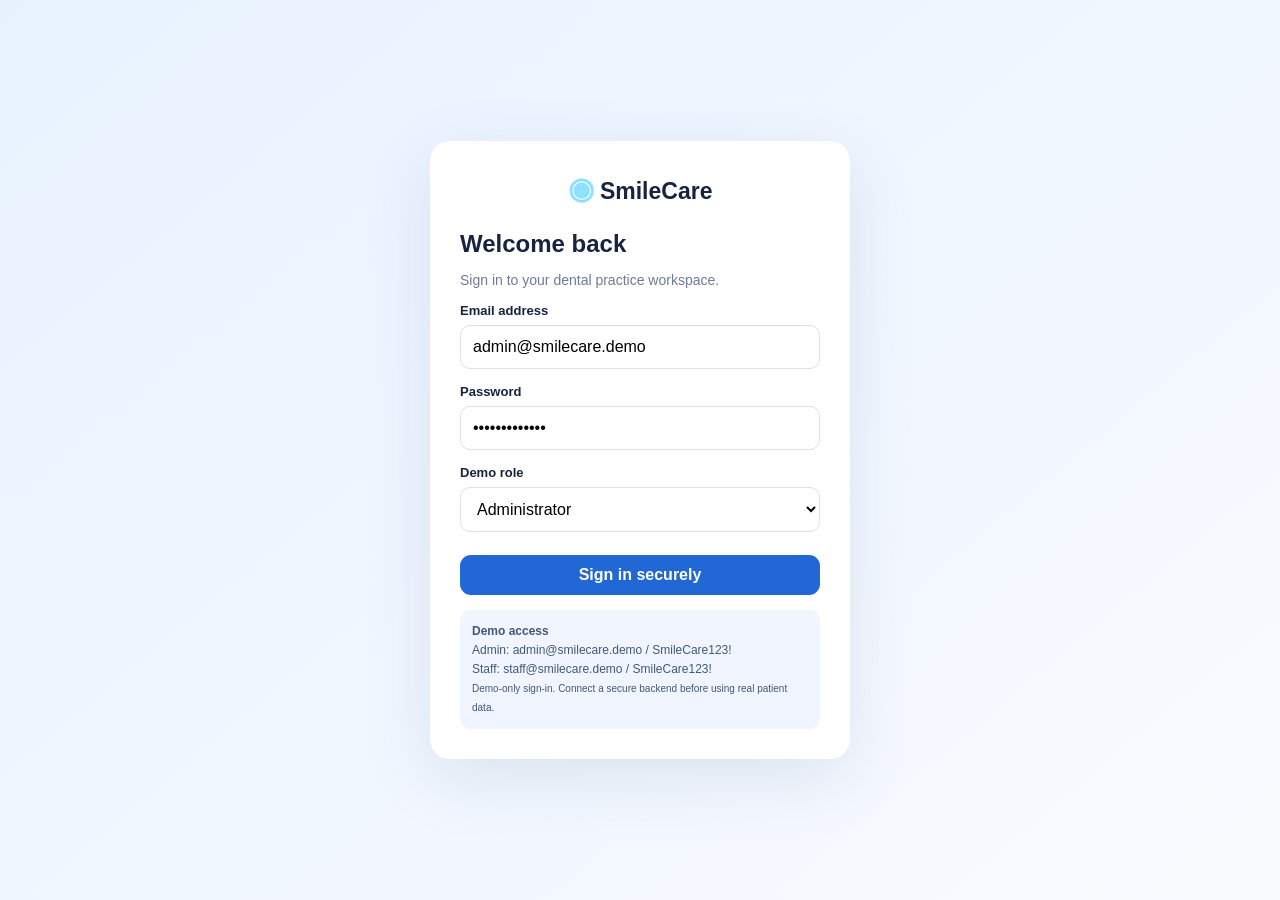
==== commit 57d9a8e7: "Add files via upload" ====
--- a/index.html
+++ b/index.html
@@ -1,15 +1,187 @@
-<!DOCTYPE html>
-<html>
-<head>
-    <title>GhostBusters Dental Studio</title>
-    <link rel="stylesheet" href="style.css">
-</head>
-<body class="ghost-home">
-
-    <h1 class="ghost-title">GhostBusters Dental Studio</h1>
-    <p class="ghost-sub">WE AIN'T AFRAID OF NO CAVITIES</p>
-
-    <a href="dashboard.html" class="ghost-btn">Enter Clinic Portal</a>
-
-</body>
-</html>+<!DOCTYPE html>
+<html lang="en">
+<head>
+<meta charset="UTF-8"><meta name="viewport" content="width=device-width, initial-scale=1.0">
+<title>SmileCare | Dental Practice Manager</title>
+<style>
+:root{--navy:#142747;--blue:#2167d5;--pale:#edf4ff;--ink:#17233f;--muted:#6e7b96;--line:#e1e8f5;--bg:#f5f8fe;--green:#d7f8e7;--orange:#ffead9;--purple:#eee4ff}
+*{box-sizing:border-box}body{margin:0;font-family:Inter,Segoe UI,Arial,sans-serif;background:var(--bg);color:var(--ink)}button,input,select,textarea{font:inherit}button{cursor:pointer;border:0;border-radius:11px;padding:11px 14px;background:var(--blue);color:white;font-weight:650}button.secondary{background:white;color:var(--blue);border:1px solid #bfd2f7}button.ghost{background:transparent;color:var(--ink)}button.danger{background:#fff0f0;color:#bd3030;border:1px solid #ffd2d2}.app{display:flex;min-height:100vh}.sidebar{width:235px;background:linear-gradient(160deg,#142747,#192e50);color:#fff;padding:25px 14px;display:flex;flex-direction:column;gap:8px;flex-shrink:0}.brand{display:flex;align-items:center;gap:10px;padding:0 9px 28px;font-size:20px;font-weight:800}.tooth{font-size:30px;color:#8de0ff}.brand small{display:block;font-size:11px;font-weight:400;margin-top:3px}.nav{display:flex;align-items:center;gap:12px;text-align:left;background:transparent;color:#dbe5f8;font-weight:500}.nav.active,.nav:hover{background:#2e5b98;color:white}.nav .ico{width:22px;text-align:center;font-size:18px}.side-bottom{margin-top:auto;border-radius:17px;background:#477eb8;padding:19px;text-align:center;color:white}.side-bottom b{display:block;font-size:15px;margin-bottom:5px}.main{flex:1;min-width:0}.topbar{height:77px;background:white;border-bottom:1px solid var(--line);display:flex;align-items:center;justify-content:space-between;padding:0 28px;gap:18px}.global-search{width:min(680px,70%);position:relative}.global-search input{width:100%;border:0;background:#f0f4fc;border-radius:15px;padding:14px 18px 14px 42px;outline:none}.global-search span{position:absolute;left:15px;top:12px;font-size:18px}.top-user{display:flex;align-items:center;gap:10px;font-size:13px}.avatar{width:42px;height:42px;border-radius:50%;background:#3d6eac;color:white;display:grid;place-items:center;font-weight:800}.content{padding:27px 28px 40px;max-width:1600px;margin:auto}.welcome{display:flex;justify-content:space-between;gap:18px;align-items:flex-start;margin-bottom:24px}.welcome h1{margin:3px 0 7px;font-size:30px;letter-spacing:-.6px}.welcome p{margin:0;color:var(--muted)}.datepill{background:white;border:1px solid var(--line);border-radius:12px;padding:12px 15px;white-space:nowrap;font-size:13px}.stats{display:grid;grid-template-columns:repeat(4,minmax(0,1fr));gap:15px;margin-bottom:20px}.stat{border-radius:15px;padding:19px;border:1px solid var(--line);background:white;min-height:120px}.stat.blue{background:#e1efff}.stat.green{background:#dcfaea}.stat.purple{background:#efe5ff}.stat.orange{background:#fff0e2}.stat .symbol{font-size:23px;float:left;margin-right:13px;background:#ffffff8a;border-radius:12px;padding:10px}.stat strong{display:block;font-size:29px;margin:2px 0 4px}.stat small{font-size:13px}.stat a{display:block;margin:13px 0 0 57px;color:#074db9;font-size:13px;font-weight:700;cursor:pointer}.dashboard-grid{display:grid;grid-template-columns:minmax(0,1.45fr) minmax(270px,.9fr) minmax(190px,.48fr);gap:15px;align-items:start}.panel{background:white;border:1px solid var(--line);border-radius:15px;padding:17px 15px;box-shadow:0 3px 12px #1b407108;min-width:0}.panel-head{display:flex;align-items:center;justify-content:space-between;gap:10px;margin:0 0 15px}.panel-head h2{font-size:18px;margin:0}.link{background:transparent;color:#0754c9;padding:4px;font-size:13px}.table-wrap{overflow-x:auto}table{width:100%;border-collapse:collapse;white-space:nowrap;font-size:13px}th{background:#f0f4fc;text-align:left;padding:12px 9px;font-weight:700}td{padding:12px 9px;border-bottom:1px solid #e9eef8}tr:last-child td{border-bottom:0}.status{display:inline-block;padding:5px 10px;border-radius:20px;font-size:12px;font-weight:700}.confirmed,.active-status{background:var(--green);color:#087b42}.pending,.follow-status{background:var(--orange);color:#b74b00}.cancelled{background:#ffe4e4;color:#b42323}.view{padding:6px 11px;background:white;border:1px solid #bfd2f7;color:#0754c9;font-size:12px}.calendar{padding:15px}.cal-head{display:flex;justify-content:space-between;align-items:center;margin-bottom:14px}.cal-head button{padding:5px 9px;background:transparent;color:var(--ink)}.cal-grid{display:grid;grid-template-columns:repeat(7,1fr);text-align:center;gap:6px;font-size:13px}.cal-grid span{padding:8px 0;border-radius:50%}.cal-grid .dayname{font-weight:700;background:#f2f5fb;border-radius:6px}.cal-grid .today{background:var(--blue);color:white}.quick{padding:0;overflow:hidden}.quick h2{margin:0;padding:16px;background:var(--navy);color:white;font-size:16px}.quick-actions{padding:12px;display:grid;gap:9px}.quick-actions button{width:100%;font-size:13px;padding:11px 8px}.profile-mini{margin-top:13px;text-align:center}.profile-mini .avatar{margin:8px auto 10px;width:60px;height:60px;font-size:19px}.profile-mini p{margin:5px}.profile-mini .secondary{margin-top:12px;width:100%}.bottom-grid{display:grid;grid-template-columns:minmax(0,1.45fr) minmax(0,1fr);gap:15px;margin-top:15px}.searchbox{width:180px;max-width:50%;padding:9px 11px;border:1px solid #d5dff0;border-radius:10px;outline:none}.activity{display:grid;gap:17px}.activity-item{border-left:2px solid #c8dcff;padding-left:15px;position:relative;font-size:14px}.activity-item:before{content:"";position:absolute;width:9px;height:9px;border:3px solid var(--blue);background:white;border-radius:50%;left:-7px;top:2px}.activity-item small{display:block;color:var(--muted);margin-top:4px}.view-page{display:none}.view-page.active{display:block}.page-title{display:flex;justify-content:space-between;align-items:center;gap:15px;margin-bottom:18px}.page-title h1{margin:0;font-size:27px}.filters{display:flex;gap:10px;flex-wrap:wrap;margin-bottom:15px}.filters input,.filters select{border:1px solid var(--line);border-radius:10px;padding:10px;background:white}.form-card{max-width:850px;background:white;border:1px solid var(--line);border-radius:16px;padding:23px}.form-grid{display:grid;grid-template-columns:repeat(2,minmax(0,1fr));gap:15px}.field label{display:block;font-size:13px;font-weight:700;margin-bottom:7px}.field input,.field select,.field textarea{width:100%;padding:12px;border:1px solid #d8e1f0;border-radius:10px;background:white}.field textarea{min-height:85px;resize:vertical}.field.full{grid-column:1/-1}.form-actions{display:flex;gap:10px;margin-top:18px}.empty{padding:24px;text-align:center;color:var(--muted)}.toast{position:fixed;bottom:20px;right:20px;background:#142747;color:white;padding:14px 18px;border-radius:12px;box-shadow:0 8px 28px #0002;display:none;z-index:10}.modal-backdrop{position:fixed;inset:0;background:#10203d77;display:none;align-items:center;justify-content:center;padding:20px;z-index:5}.modal{background:white;border-radius:17px;padding:24px;max-width:520px;width:100%;max-height:90vh;overflow:auto}.modal-head{display:flex;justify-content:space-between;align-items:center}.modal-head h2{margin:0}.close{background:#edf2fb;color:var(--ink);padding:7px 10px}.login-screen{min-height:100vh;display:grid;place-items:center;background:linear-gradient(140deg,#e8f2ff,#f9fbff)}.login-card{width:min(420px,calc(100% - 30px));background:white;padding:30px;border-radius:20px;box-shadow:0 20px 70px #203f731c}.login-brand{text-align:center;font-size:23px;font-weight:800;margin-bottom:24px}.login-card h1{font-size:24px;margin-bottom:6px}.login-card p{color:var(--muted);font-size:14px}.login-card .field{margin:15px 0}.login-card button{width:100%;margin-top:8px}.demo-note{background:#f0f5ff;border-radius:10px;padding:12px;font-size:12px;color:#425879;line-height:1.6;margin-top:15px}.mobile-menu{display:none}
+@media(max-width:1200px){.dashboard-grid{grid-template-columns:minmax(0,1.5fr) minmax(270px,1fr)}.quick-column{grid-column:1/-1;display:grid;grid-template-columns:1fr 1fr;gap:12px}.quick-column .profile-mini{margin-top:0}.stats{grid-template-columns:repeat(2,minmax(0,1fr))}}
+@media(max-width:800px){.sidebar{width:72px;padding:18px 8px}.brand{padding:0 8px 25px}.brand-text,.nav .nav-label,.side-bottom{display:none}.nav{justify-content:center;padding:13px 5px}.nav .ico{font-size:20px}.topbar{padding:0 14px}.content{padding:20px 14px}.welcome h1{font-size:24px}.dashboard-grid,.bottom-grid{grid-template-columns:1fr}.quick-column{grid-column:auto}.datepill{display:none}.global-search{width:100%}.top-user .user-text{display:none}}
+@media(max-width:520px){.sidebar{position:fixed;bottom:0;left:0;right:0;width:100%;height:62px;z-index:4;flex-direction:row;justify-content:space-around;padding:5px;background:var(--navy)}.brand{display:none}.nav{flex:1;justify-content:center;padding:8px 3px}.nav .ico{font-size:19px}.main{padding-bottom:65px}.stats{gap:9px}.stat{padding:13px;min-height:110px}.stat .symbol{float:none;display:inline-block;padding:6px;margin:0 0 5px}.stat strong{font-size:23px}.stat a{margin:8px 0 0}.welcome{display:block}.welcome h1{font-size:22px}.welcome p{font-size:13px}.form-grid{grid-template-columns:1fr}.field.full{grid-column:auto}.quick-column{grid-template-columns:1fr}.topbar{height:66px}.top-user .avatar{width:35px;height:35px}.panel{padding:13px 10px}.page-title h1{font-size:23px}}
+</style>
+</head>
+<body>
+<div id="loginScreen" class="login-screen">
+  <div class="login-card">
+    <div class="login-brand"><span class="tooth">◉</span> SmileCare</div>
+    <h1>Welcome back</h1><p>Sign in to your dental practice workspace.</p>
+    <form id="loginForm">
+      <div class="field"><label for="loginEmail">Email address</label><input id="loginEmail" type="email" value="admin@smilecare.demo" required></div>
+      <div class="field"><label for="loginPassword">Password</label><input id="loginPassword" type="password" value="SmileCare123!" required minlength="6"></div>
+      <div class="field"><label for="loginRole">Demo role</label><select id="loginRole"><option value="Admin">Administrator</option><option value="Staff">Staff member</option></select></div>
+      <button type="submit">Sign in securely</button>
+    </form>
+    <div class="demo-note"><b>Demo access</b><br>Admin: admin@smilecare.demo / SmileCare123!<br>Staff: staff@smilecare.demo / SmileCare123!<br><small>Demo-only sign-in. Connect a secure backend before using real patient data.</small></div>
+  </div>
+</div>
+<div id="app" class="app" style="display:none">
+<aside class="sidebar">
+  <div class="brand"><span class="tooth">◉</span><span class="brand-text">SmileCare<small>Dental Practice Manager</small></span></div>
+  <button class="nav active" data-page="dashboard"><span class="ico">⌂</span><span class="nav-label">Dashboard</span></button>
+  <button class="nav" data-page="appointments"><span class="ico">▦</span><span class="nav-label">Appointments</span></button>
+  <button class="nav" data-page="patients"><span class="ico">▱</span><span class="nav-label">Patient Records</span></button>
+  <button class="nav" data-page="progress"><span class="ico">▥</span><span class="nav-label">Progress Tracking</span></button>
+  <button class="nav" data-page="search"><span class="ico">⌕</span><span class="nav-label">Search & Filter</span></button>
+  <button class="nav" data-page="settings"><span class="ico">⚙</span><span class="nav-label">Settings</span></button>
+  <button class="nav" data-page="profile" style="margin-top:12px"><span class="ico">♙</span><span class="nav-label">Profile</span></button>
+  <button class="nav" id="logoutBtn"><span class="ico">⇥</span><span class="nav-label">Log Out</span></button>
+  <div class="side-bottom"><div style="font-size:31px;margin-bottom:9px">🦷</div><b>Healthy Smiles.</b>Happier Lives.</div>
+</aside>
+<main class="main">
+  <header class="topbar"><div class="global-search"><span>⌕</span><input id="globalSearch" placeholder="Search patients, records, or appointments..."></div><div class="top-user"><span style="font-size:20px">♧</span><div class="avatar" id="topAvatar">JD</div><div class="user-text"><b id="topName">Dr. Johnson</b><div id="topRole">Admin</div></div></div></header>
+  <div class="content">
+    <section id="page-dashboard" class="view-page active">
+      <div class="welcome"><div><h1 id="welcomeTitle">Welcome back, Dr. Johnson!</h1><p>Manage appointments, patient records and track progress — all in one place.</p></div><div class="datepill">▦ &nbsp; <span id="todayDate"></span></div></div>
+      <div class="stats">
+        <div class="stat blue"><span class="symbol">▦</span><strong id="statAppointments">12</strong><small>Upcoming Appointments</small><a data-go="appointments">View all →</a></div>
+        <div class="stat green"><span class="symbol">♟</span><strong id="statPatients">245</strong><small>Total Patients</small><a data-go="patients">View all →</a></div>
+        <div class="stat purple"><span class="symbol">✓</span><strong id="statProgress">78%</strong><small>Treatment Progress</small><a data-go="progress">View progress →</a></div>
+        <div class="stat orange"><span class="symbol">▣</span><strong id="statFollowups">8</strong><small>Pending Follow-ups</small><a data-go="appointments">View all →</a></div>
+      </div>
+      <div class="dashboard-grid">
+        <div class="panel"><div class="panel-head"><h2>▦ &nbsp; Upcoming Appointments</h2><button class="link" data-go="appointments">View all →</button></div><div class="table-wrap"><table><thead><tr><th>Time</th><th>Patient</th><th>Treatment</th><th>Status</th><th>Action</th></tr></thead><tbody id="upcomingRows"></tbody></table></div></div>
+        <div class="panel calendar"><div class="cal-head"><h2 style="font-size:17px;margin:0">▦ &nbsp; Calendar</h2><div><button id="prevMonth">‹</button><b id="calMonth">Oct 2026</b><button id="nextMonth">›</button></div></div><div class="cal-grid" id="calendarGrid"></div></div>
+        <div class="quick-column"><div class="panel quick"><h2>ϟ &nbsp; Quick Actions</h2><div class="quick-actions"><button id="quickAddPatient">♙ &nbsp; Add New Patient</button><button class="secondary" id="quickSchedule">▦ &nbsp; Schedule Appointment</button><button class="secondary" id="quickRecord">✎ &nbsp; Update Record</button><button class="secondary" data-go="progress">▥ &nbsp; View Progress</button></div></div><div class="panel profile-mini"><b>♙ &nbsp; Your Profile</b><div class="avatar" id="profileAvatar">JD</div><b id="profileName">Dr. Johnson</b><p id="profileRole" style="color:var(--muted);font-size:13px">Administrator</p><button class="secondary" data-go="profile">Edit Profile</button></div></div>
+      </div>
+      <div class="bottom-grid">
+        <div class="panel"><div class="panel-head"><h2>▱ &nbsp; Patient Records</h2><input class="searchbox" id="dashboardPatientSearch" placeholder="Search patients..."></div><div class="table-wrap"><table><thead><tr><th>Name</th><th>Patient ID</th><th>Last Visit</th><th>Status</th><th>Action</th></tr></thead><tbody id="dashboardPatientRows"></tbody></table></div></div>
+        <div class="panel"><div class="panel-head"><h2>ϟ &nbsp; Recent Activity</h2><button class="link" data-go="progress">View all →</button></div><div class="activity" id="activityList"></div></div>
+      </div>
+    </section>
+    <section id="page-appointments" class="view-page">
+      <div class="page-title"><h1>Appointments</h1><button id="addAppointmentBtn">＋ Schedule appointment</button></div>
+      <div class="filters"><input id="appointmentSearch" placeholder="Search patient or treatment..."><select id="appointmentStatus"><option value="">All statuses</option><option>Confirmed</option><option>Pending</option><option>Completed</option><option>Cancelled</option></select><input id="appointmentDateFilter" type="date"></div>
+      <div class="panel"><div class="table-wrap"><table><thead><tr><th>Date</th><th>Time</th><th>Patient</th><th>Treatment</th><th>Provider</th><th>Status</th><th>Actions</th></tr></thead><tbody id="appointmentRows"></tbody></table></div></div>
+    </section>
+    <section id="page-patients" class="view-page">
+      <div class="page-title"><h1>Patient Records</h1><button id="addPatientBtn">＋ Add patient</button></div>
+      <div class="filters"><input id="patientSearch" placeholder="Search name, ID, email or phone..."><select id="patientStatus"><option value="">All statuses</option><option>Active</option><option>Follow-up</option><option>Inactive</option></select></div>
+      <div class="panel"><div class="table-wrap"><table><thead><tr><th>Patient</th><th>Patient ID</th><th>Contact</th><th>Last Visit</th><th>Next Follow-up</th><th>Status</th><th>Actions</th></tr></thead><tbody id="patientRows"></tbody></table></div></div>
+    </section>
+    <section id="page-progress" class="view-page">
+      <div class="page-title"><h1>Progress Tracking</h1><button id="addProgressBtn">＋ Add progress note</button></div>
+      <div class="filters"><input id="progressSearch" placeholder="Search patient or treatment..."><select id="progressStatus"><option value="">All statuses</option><option>In progress</option><option>Completed</option><option>Needs follow-up</option></select></div>
+      <div class="panel"><div class="table-wrap"><table><thead><tr><th>Date</th><th>Patient</th><th>Treatment / Activity</th><th>Progress</th><th>Next step</th><th>Updated by</th><th>Actions</th></tr></thead><tbody id="progressRows"></tbody></table></div></div>
+      <div class="panel" style="margin-top:15px"><div class="panel-head"><h2>Progress history</h2></div><div class="activity" id="progressHistory"></div></div>
+    </section>
+    <section id="page-search" class="view-page">
+      <div class="page-title"><h1>Search & Filter</h1></div><p style="color:var(--muted)">Find patients, appointments, and treatment records from one place.</p>
+      <div class="filters"><input id="universalSearch" placeholder="Search across all records..." style="flex:1;min-width:230px"><select id="universalType"><option value="all">All record types</option><option value="patients">Patients</option><option value="appointments">Appointments</option><option value="progress">Progress notes</option></select></div>
+      <div class="panel"><div id="universalResults" class="empty">Enter a name, patient ID, treatment or status to begin.</div></div>
+    </section>
+    <section id="page-profile" class="view-page">
+      <div class="page-title"><h1>Profile Management</h1></div><div class="form-card"><form id="profileForm"><div class="form-grid"><div class="field"><label>Full name</label><input id="profileFullName" required maxlength="80"></div><div class="field"><label>Email</label><input id="profileEmail" type="email" required></div><div class="field"><label>Role</label><input id="profileRoleInput" disabled></div><div class="field"><label>Clinic / department</label><input id="profileClinic" value="SmileCare Dental Clinic" maxlength="100"></div><div class="field full"><label>Short profile description</label><textarea id="profileBio" placeholder="Add a short professional description..." maxlength="300"></textarea></div></div><div class="form-actions"><button type="submit">Save profile</button></div></form></div>
+    </section>
+    <section id="page-settings" class="view-page">
+      <div class="page-title"><h1>Settings & Access</h1></div><div class="form-card"><h2>Role-based access</h2><p style="color:var(--muted)">Your current demo role is <b id="settingsRole"></b>.</p><ul><li><b>Administrator:</b> can add and edit patient records, manage appointments, and access all progress notes.</li><li><b>Staff:</b> can view patient information and manage appointments and progress notes; user and system settings are restricted.</li></ul><hr style="border:0;border-top:1px solid var(--line);margin:20px 0"><h2>Data and privacy</h2><p>Sample records are stored in this browser for demo purposes. This prototype does not provide real server-side authentication, encrypted clinical storage, backups, or audit-grade security.</p><button class="danger" id="resetDemo">Reset demo data</button></div>
+    </section>
+  </div>
+</main>
+</div>
+<div id="modalBackdrop" class="modal-backdrop"><div class="modal"><div class="modal-head"><h2 id="modalTitle">Add record</h2><button class="close" id="modalClose">✕</button></div><div id="modalBody"></div></div></div>
+<div id="toast" class="toast"></div>
+<script>
+const $=id=>document.getElementById(id);
+const today=new Date(); let currentUser={name:"Dr. Johnson",email:"admin@smilecare.demo",role:"Admin",clinic:"SmileCare Dental Clinic",bio:""};
+const defaultPatients=[
+{id:"P-001",name:"Aarav Mehta",email:"aarav@example.com",phone:"+91 98765 01001",lastVisit:"2026-10-20",followup:"2026-11-05",status:"Active",notes:"Routine cleaning completed."},
+{id:"P-002",name:"Diya Sharma",email:"diya@example.com",phone:"+91 98765 01002",lastVisit:"2026-10-18",followup:"2026-11-02",status:"Active",notes:"Root canal treatment plan."},
+{id:"P-003",name:"Rohan Kapoor",email:"rohan@example.com",phone:"+91 98765 01003",lastVisit:"2026-10-15",followup:"2026-10-31",status:"Follow-up",notes:"Check sensitivity after filling."},
+{id:"P-004",name:"Isha Verma",email:"isha@example.com",phone:"+91 98765 01004",lastVisit:"2026-10-14",followup:"2026-11-10",status:"Active",notes:"Braces consultation."},
+{id:"P-005",name:"Kabir Singh",email:"kabir@example.com",phone:"+91 98765 01005",lastVisit:"2026-10-12",followup:"2026-11-12",status:"Active",notes:"Filling completed."}
+];
+const defaultAppointments=[
+{id:1,date:"2026-10-31",time:"09:30",patientId:"P-001",treatment:"Cleaning",provider:"Dr. Johnson",status:"Confirmed"},
+{id:2,date:"2026-10-31",time:"10:30",patientId:"P-002",treatment:"Root Canal",provider:"Dr. Johnson",status:"Confirmed"},
+{id:3,date:"2026-10-31",time:"12:00",patientId:"P-003",treatment:"Check-up",provider:"Dr. Patel",status:"Pending"},
+{id:4,date:"2026-10-31",time:"14:00",patientId:"P-004",treatment:"Braces Consultation",provider:"Dr. Johnson",status:"Confirmed"},
+{id:5,date:"2026-11-01",time:"16:00",patientId:"P-005",treatment:"Filling",provider:"Dr. Patel",status:"Confirmed"}
+];
+const defaultProgress=[
+{id:1,date:"2026-10-29",patientId:"P-001",treatment:"Cleaning",status:"Completed",next:"Routine check in 6 months",by:"Dr. Johnson",note:"Cleaning completed; oral hygiene advice shared."},
+{id:2,date:"2026-10-29",patientId:"P-002",treatment:"Root canal",status:"In progress",next:"Schedule next treatment session",by:"Dr. Johnson",note:"Initial consultation completed; plan reviewed."},
+{id:3,date:"2026-10-28",patientId:"P-003",treatment:"Filling follow-up",status:"Needs follow-up",next:"Check sensitivity",by:"Dr. Patel",note:"Follow-up recommended."}
+];
+let patients=structuredClone(defaultPatients), appointments=structuredClone(defaultAppointments), progress=structuredClone(defaultProgress), activities=[
+{title:"New record added for Aarav Mehta",time:"2 hours ago"},
+{title:"Treatment plan updated for Diya Sharma",time:"3 hours ago"},
+{title:"Follow-up scheduled for Rohan Kapoor",time:"5 hours ago"}
+], idCounter=20, calDate=new Date(today.getFullYear(),today.getMonth(),1);
+const patientById=id=>patients.find(p=>p.id===id);
+const patientName=id=>patientById(id)?.name||"Unknown patient";
+const niceDate=d=>d?new Date(d+"T12:00:00").toLocaleDateString("en-IN",{day:"2-digit",month:"short",year:"numeric"}):"—";
+const niceTime=t=>{if(!t)return"—";let [h,m]=t.split(":").map(Number);return `${(h%12)||12}:${String(m).padStart(2,"0")} ${h>=12?"PM":"AM"}`};
+const statusClass=s=>({"Confirmed":"confirmed","Completed":"active-status","Active":"active-status","In progress":"pending","Pending":"pending","Follow-up":"follow-status","Needs follow-up":"follow-status","Cancelled":"cancelled","Inactive":"cancelled"}[s]||"pending");
+function toast(msg){$("toast").textContent=msg;$("toast").style.display="block";setTimeout(()=>$("toast").style.display="none",2600)}
+function logActivity(title){activities.unshift({title,time:"Just now"});renderActivity()}
+function setPage(page){document.querySelectorAll(".view-page").forEach(x=>x.classList.remove("active"));$("page-"+page)?.classList.add("active");document.querySelectorAll(".nav[data-page]").forEach(x=>x.classList.toggle("active",x.dataset.page===page));if(page==="dashboard")renderDashboard();if(page==="patients")renderPatients();if(page==="appointments")renderAppointments();if(page==="progress")renderProgress();if(page==="profile")fillProfile();if(page==="settings")$("settingsRole").textContent=currentUser.role; if(page==="search")universalSearch();window.scrollTo({top:0,behavior:"smooth"})}
+document.querySelectorAll("[data-page]").forEach(b=>b.addEventListener("click",()=>setPage(b.dataset.page)));
+document.querySelectorAll("[data-go]").forEach(b=>b.addEventListener("click",()=>setPage(b.dataset.go)));
+$("todayDate").textContent=today.toLocaleDateString("en-IN",{weekday:"short",day:"numeric",month:"short",year:"numeric"});
+function renderActivity(){ $("activityList").innerHTML=activities.slice(0,5).map(a=>`<div class="activity-item">${esc(a.title)}<small>${esc(a.time)}</small></div>`).join("")}
+function esc(s){return String(s??"").replace(/[&<>"']/g,c=>({"&":"&amp;","<":"&lt;",">":"&gt;",'"':"&quot;","'":"&#39;"}[c]))}
+function renderDashboard(){
+$("statAppointments").textContent=appointments.filter(a=>a.status==="Confirmed"||a.status==="Pending").length;
+$("statPatients").textContent=patients.length;
+$("statFollowups").textContent=patients.filter(p=>p.status==="Follow-up").length+progress.filter(p=>p.status==="Needs follow-up").length;
+$("statProgress").textContent=(progress.length?Math.round(progress.filter(p=>p.status==="Completed").length/progress.length*100):0)+"%";
+let ap=appointments.filter(a=>a.status!=="Cancelled").sort((a,b)=>(a.date+a.time).localeCompare(b.date+b.time)).slice(0,5);
+$("upcomingRows").innerHTML=ap.map(a=>`<tr><td>${niceTime(a.time)}</td><td>${esc(patientName(a.patientId))}</td><td>${esc(a.treatment)}</td><td><span class="status ${statusClass(a.status)}">${esc(a.status)}</span></td><td><button class="view" onclick="viewAppointment(${a.id})">View</button></td></tr>`).join("")||`<tr><td colspan="5" class="empty">No appointments scheduled.</td></tr>`;
+let search=$("dashboardPatientSearch").value.toLowerCase();
+$("dashboardPatientRows").innerHTML=patients.filter(p=>(p.name+" "+p.id).toLowerCase().includes(search)).slice(0,4).map(p=>`<tr><td><b>${esc(p.name)}</b></td><td>${p.id}</td><td>${niceDate(p.lastVisit)}</td><td><span class="status ${statusClass(p.status)}">${esc(p.status)}</span></td><td><button class="view" onclick="viewPatient('${p.id}')">View</button></td></tr>`).join("")||`<tr><td colspan="5" class="empty">No matching patients.</td></tr>`;
+renderActivity();renderCalendar();
+}
+function renderPatients(){
+let q=($("patientSearch")?.value||"").toLowerCase(), st=$("patientStatus")?.value||"";
+$("patientRows").innerHTML=patients.filter(p=>(p.name+" "+p.id+" "+p.email+" "+p.phone).toLowerCase().includes(q)&&(!st||p.status===st)).map(p=>`<tr><td><b>${esc(p.name)}</b></td><td>${p.id}</td><td>${esc(p.phone)}<br><small>${esc(p.email)}</small></td><td>${niceDate(p.lastVisit)}</td><td>${niceDate(p.followup)}</td><td><span class="status ${statusClass(p.status)}">${esc(p.status)}</span></td><td><button class="view" onclick="viewPatient('${p.id}')">View</button> <button class="view" onclick="editPatient('${p.id}')">Edit</button></td></tr>`).join("")||`<tr><td colspan="7" class="empty">No patient records found.</td></tr>`;
+}
+function renderAppointments(){
+let q=($("appointmentSearch")?.value||"").toLowerCase(), st=$("appointmentStatus")?.value||"", dt=$("appointmentDateFilter")?.value||"";
+$("appointmentRows").innerHTML=appointments.filter(a=>(patientName(a.patientId)+" "+a.treatment+" "+a.provider).toLowerCase().includes(q)&&(!st||a.status===st)&&(!dt||a.date===dt)).sort((a,b)=>(a.date+a.time).localeCompare(b.date+b.time)).map(a=>`<tr><td>${niceDate(a.date)}</td><td>${niceTime(a.time)}</td><td>${esc(patientName(a.patientId))}</td><td>${esc(a.treatment)}</td><td>${esc(a.provider)}</td><td><select aria-label="Appointment status" onchange="updateAppointmentStatus(${a.id},this.value)">${["Confirmed","Pending","Completed","Cancelled"].map(s=>`<option ${a.status===s?"selected":""}>${s}</option>`).join("")}</select></td><td><button class="view" onclick="viewAppointment(${a.id})">View</button> <button class="view" onclick="editAppointment(${a.id})">Edit</button></td></tr>`).join("")||`<tr><td colspan="7" class="empty">No matching appointments.</td></tr>`;
+}
+function renderProgress(){
+let q=($("progressSearch")?.value||"").toLowerCase(), st=$("progressStatus")?.value||"";
+$("progressRows").innerHTML=progress.filter(p=>(patientName(p.patientId)+" "+p.treatment+" "+p.note).toLowerCase().includes(q)&&(!st||p.status===st)).sort((a,b)=>b.date.localeCompare(a.date)).map(p=>`<tr><td>${niceDate(p.date)}</td><td>${esc(patientName(p.patientId))}</td><td>${esc(p.treatment)}</td><td><span class="status ${statusClass(p.status)}">${esc(p.status)}</span></td><td>${esc(p.next)}</td><td>${esc(p.by)}</td><td><button class="view" onclick="viewProgress(${p.id})">View</button> <button class="view" onclick="editProgress(${p.id})">Edit</button></td></tr>`).join("")||`<tr><td colspan="7" class="empty">No progress records found.</td></tr>`;
+$("progressHistory").innerHTML=progress.slice().sort((a,b)=>b.date.localeCompare(a.date)).map(p=>`<div class="activity-item"><b>${esc(patientName(p.patientId))} · ${esc(p.treatment)}</b><small>${niceDate(p.date)} · ${esc(p.status)} · ${esc(p.by)}</small><div style="margin-top:5px">${esc(p.note)}</div></div>`).join("")||`<div class="empty">No history yet.</div>`;
+}
+function renderCalendar(){let y=calDate.getFullYear(),m=calDate.getMonth(),first=new Date(y,m,1).getDay(),days=new Date(y,m+1,0).getDate();$("calMonth").textContent=calDate.toLocaleDateString("en-US",{month:"short",year:"numeric"});let names=["Sun","Mon","Tue","Wed","Thu","Fri","Sat"];let html=names.map(n=>`<span class="dayname">${n}</span>`).join("");for(let i=0;i<first;i++)html+="<span></span>";for(let d=1;d<=days;d++){let isToday=d===today.getDate()&&m===today.getMonth()&&y===today.getFullYear();let has=appointments.some(a=>a.date===`${y}-${String(m+1).padStart(2,"0")}-${String(d).padStart(2,"0")}`&&a.status!=="Cancelled");html+=`<span class="${isToday?"today":""}" title="${has?"Has appointment":""}" style="${has&&!isToday?"text-decoration:underline;text-decoration-color:#2167d5":""}">${d}</span>`}$("calendarGrid").innerHTML=html}
+$("prevMonth").onclick=()=>{calDate=new Date(calDate.getFullYear(),calDate.getMonth()-1,1);renderCalendar()};$("nextMonth").onclick=()=>{calDate=new Date(calDate.getFullYear(),calDate.getMonth()+1,1);renderCalendar()};
+function openModal(title,html,onSubmit){$("modalTitle").textContent=title;$("modalBody").innerHTML=html;$("modalBackdrop").style.display="flex";$("modalBody").querySelector("form")?.addEventListener("submit",e=>{e.preventDefault();if(!e.target.reportValidity())return;onSubmit(new FormData(e.target));});}
+function closeModal(){$("modalBackdrop").style.display="none"}$("modalClose").onclick=closeModal;$("modalBackdrop").addEventListener("click",e=>{if(e.target===$("modalBackdrop"))closeModal()});
+function patientOptions(selected=""){return patients.map(p=>`<option value="${p.id}" ${p.id===selected?"selected":""}>${esc(p.name)} (${p.id})</option>`).join("")}
+function addPatient(){if(currentUser.role!=="Admin"){toast("Only administrators can add patient records in this demo.");return}openModal("Add new patient",`<form><div class="form-grid"><div class="field"><label>Full name *</label><input name="name" required maxlength="80"></div><div class="field"><label>Email *</label><input name="email" type="email" required></div><div class="field"><label>Phone *</label><input name="phone" type="tel" pattern="[0-9+() -]{7,20}" required></div><div class="field"><label>Last visit</label><input name="lastVisit" type="date"></div><div class="field"><label>Next follow-up</label><input name="followup" type="date"></div><div class="field"><label>Status</label><select name="status"><option>Active</option><option>Follow-up</option><option>Inactive</option></select></div><div class="field full"><label>Clinical / admin note</label><textarea name="notes" maxlength="1000"></textarea></div></div><div class="form-actions"><button type="submit">Save patient</button><button type="button" class="secondary" onclick="closeModal()">Cancel</button></div></form>`,f=>{let p={id:"P-"+String(idCounter++).padStart(3,"0"),name:f.get("name").trim(),email:f.get("email").trim(),phone:f.get("phone").trim(),lastVisit:f.get("lastVisit"),followup:f.get("followup"),status:f.get("status"),notes:f.get("notes").trim()};patients.push(p);logActivity("Patient record created for "+p.name);closeModal();renderAll();toast("Patient record saved.");});}
+function editPatient(id){let p=patientById(id);if(!p)return;if(currentUser.role!=="Admin"){toast("Only administrators can edit patient details.");return}openModal("Edit patient record",`<form><div class="form-grid"><div class="field"><label>Full name *</label><input name="name" value="${esc(p.name)}" required maxlength="80"></div><div class="field"><label>Email *</label><input name="email" type="email" value="${esc(p.email)}" required></div><div class="field"><label>Phone *</label><input name="phone" value="${esc(p.phone)}" type="tel" pattern="[0-9+() -]{7,20}" required></div><div class="field"><label>Last visit</label><input name="lastVisit" type="date" value="${p.lastVisit||""}"></div><div class="field"><label>Next follow-up</label><input name="followup" type="date" value="${p.followup||""}"></div><div class="field"><label>Status</label><select name="status">${["Active","Follow-up","Inactive"].map(s=>`<option ${p.status===s?"selected":""}>${s}</option>`).join("")}</select></div><div class="field full"><label>Notes</label><textarea name="notes" maxlength="1000">${esc(p.notes)}</textarea></div></div><div class="form-actions"><button type="submit">Save changes</button><button type="button" class="secondary" onclick="closeModal()">Cancel</button></div></form>`,f=>{Object.assign(p,{name:f.get("name").trim(),email:f.get("email").trim(),phone:f.get("phone").trim(),lastVisit:f.get("lastVisit"),followup:f.get("followup"),status:f.get("status"),notes:f.get("notes").trim()});logActivity("Patient record updated for "+p.name);closeModal();renderAll();toast("Patient updated.");});}
+function viewPatient(id){let p=patientById(id);if(!p)return;openModal("Patient record · "+p.id,`<p><b>Name:</b> ${esc(p.name)}</p><p><b>Email:</b> ${esc(p.email)}</p><p><b>Phone:</b> ${esc(p.phone)}</p><p><b>Last visit:</b> ${niceDate(p.lastVisit)}</p><p><b>Next follow-up:</b> ${niceDate(p.followup)}</p><p><b>Status:</b> ${esc(p.status)}</p><p><b>Notes:</b><br>${esc(p.notes||"No notes added.")}</p><div class="form-actions"><button onclick="editPatient('${p.id}')">Edit record</button><button class="secondary" onclick="closeModal()">Close</button></div>` ,()=>{});}
+function addAppointment(editId=null){let a=editId?appointments.find(x=>x.id===editId):null;openModal(a?"Edit appointment":"Schedule appointment",`<form><div class="form-grid"><div class="field full"><label>Patient *</label><select name="patientId" required>${patientOptions(a?.patientId||"")}</select></div><div class="field"><label>Date *</label><input name="date" type="date" min="2020-01-01" value="${a?.date||today.toISOString().slice(0,10)}" required></div><div class="field"><label>Time *</label><input name="time" type="time" value="${a?.time||"09:00"}" required></div><div class="field"><label>Treatment *</label><select name="treatment" required>${["Cleaning","Check-up","Root Canal","Filling","Braces Consultation","Extraction","Whitening","Other"].map(s=>`<option ${a?.treatment===s?"selected":""}>${s}</option>`).join("")}</select></div><div class="field"><label>Provider *</label><input name="provider" value="${esc(a?.provider||"Dr. Johnson")}" required maxlength="80"></div><div class="field"><label>Status</label><select name="status">${["Confirmed","Pending","Completed","Cancelled"].map(s=>`<option ${(a?.status||"Confirmed")===s?"selected":""}>${s}</option>`).join("")}</select></div></div><div class="form-actions"><button type="submit">Save appointment</button><button type="button" class="secondary" onclick="closeModal()">Cancel</button></div></form>`,f=>{let obj={date:f.get("date"),time:f.get("time"),patientId:f.get("patientId"),treatment:f.get("treatment"),provider:f.get("provider").trim(),status:f.get("status")};if(a)Object.assign(a,obj);else appointments.push({id:idCounter++,...obj});logActivity(`${a?"Appointment updated":"Appointment scheduled"} for ${patientName(obj.patientId)}`);closeModal();renderAll();toast("Appointment saved.");});}
+function updateAppointmentStatus(id,status){let a=appointments.find(x=>x.id===id);if(a){a.status=status;logActivity("Appointment status changed to "+status+" for "+patientName(a.patientId));renderAll();toast("Appointment status updated.")}}
+function viewAppointment(id){let a=appointments.find(x=>x.id===id);if(!a)return;openModal("Appointment details",`<p><b>Patient:</b> ${esc(patientName(a.patientId))}</p><p><b>Date:</b> ${niceDate(a.date)} at ${niceTime(a.time)}</p><p><b>Treatment:</b> ${esc(a.treatment)}</p><p><b>Provider:</b> ${esc(a.provider)}</p><p><b>Status:</b> ${esc(a.status)}</p><div class="form-actions"><button onclick="editAppointment(${a.id})">Edit appointment</button><button class="secondary" onclick="closeModal()">Close</button></div>`,()=>{});}
+function editAppointment(id){addAppointment(id)}
+function addProgress(editId=null){let p=editId?progress.find(x=>x.id===editId):null;openModal(p?"Edit progress note":"Add progress note",`<form><div class="form-grid"><div class="field full"><label>Patient *</label><select name="patientId" required>${patientOptions(p?.patientId||"")}</select></div><div class="field"><label>Date *</label><input name="date" type="date" value="${p?.date||today.toISOString().slice(0,10)}" required></div><div class="field"><label>Treatment / activity *</label><input name="treatment" value="${esc(p?.treatment||"")}" required maxlength="120"></div><div class="field"><label>Progress status</label><select name="status">${["In progress","Completed","Needs follow-up"].map(s=>`<option ${(p?.status||"In progress")===s?"selected":""}>${s}</option>`).join("")}</select></div><div class="field"><label>Next step / follow-up</label><input name="next" value="${esc(p?.next||"")}" maxlength="180"></div><div class="field"><label>Updated by</label><input name="by" value="${esc(p?.by||currentUser.name)}" required maxlength="80"></div><div class="field full"><label>Progress note *</label><textarea name="note" required maxlength="1500">${esc(p?.note||"")}</textarea></div></div><div class="form-actions"><button type="submit">Save progress</button><button type="button" class="secondary" onclick="closeModal()">Cancel</button></div></form>`,f=>{let obj={date:f.get("date"),patientId:f.get("patientId"),treatment:f.get("treatment").trim(),status:f.get("status"),next:f.get("next").trim(),by:f.get("by").trim(),note:f.get("note").trim()};if(p)Object.assign(p,obj);else progress.push({id:idCounter++,...obj});logActivity("Progress updated for "+patientName(obj.patientId));closeModal();renderAll();toast("Progress record saved.");});}
+function viewProgress(id){let p=progress.find(x=>x.id===id);if(!p)return;openModal("Progress note",`<p><b>Patient:</b> ${esc(patientName(p.patientId))}</p><p><b>Date:</b> ${niceDate(p.date)}</p><p><b>Treatment:</b> ${esc(p.treatment)}</p><p><b>Status:</b> ${esc(p.status)}</p><p><b>Next step:</b> ${esc(p.next||"Not set")}</p><p><b>Updated by:</b> ${esc(p.by)}</p><p><b>Note:</b><br>${esc(p.note)}</p><div class="form-actions"><button onclick="editProgress(${p.id})">Edit note</button><button class="secondary" onclick="closeModal()">Close</button></div>`,()=>{});}
+function editProgress(id){addProgress(id)}
+function renderAll(){renderDashboard();renderPatients();renderAppointments();renderProgress();universalSearch()}
+function universalSearch(){let input=$("universalSearch");if(!input)return;let q=input.value.toLowerCase().trim(),type=$("universalType").value,results=[];if(!q){$("universalResults").innerHTML='Enter a name, patient ID, treatment or status to begin.';return}if(type==="all"||type==="patients")patients.filter(p=>(Object.values(p).join(" ")).toLowerCase().includes(q)).forEach(p=>results.push(`<tr><td>Patient</td><td>${esc(p.name)}</td><td>${p.id}</td><td>${esc(p.status)}</td><td><button class="view" onclick="viewPatient('${p.id}')">View</button></td></tr>`));if(type==="all"||type==="appointments")appointments.filter(a=>(patientName(a.patientId)+" "+Object.values(a).join(" ")).toLowerCase().includes(q)).forEach(a=>results.push(`<tr><td>Appointment</td><td>${esc(patientName(a.patientId))}</td><td>${niceDate(a.date)} ${niceTime(a.time)}</td><td>${esc(a.treatment)} · ${esc(a.status)}</td><td><button class="view" onclick="viewAppointment(${a.id})">View</button></td></tr>`));if(type==="all"||type==="progress")progress.filter(p=>(patientName(p.patientId)+" "+Object.values(p).join(" ")).toLowerCase().includes(q)).forEach(p=>results.push(`<tr><td>Progress</td><td>${esc(patientName(p.patientId))}</td><td>${niceDate(p.date)}</td><td>${esc(p.treatment)} · ${esc(p.status)}</td><td><button class="view" onclick="viewProgress(${p.id})">View</button></td></tr>`));$("universalResults").innerHTML=results.length?`<div class="table-wrap"><table><thead><tr><th>Type</th><th>Name</th><th>Date / ID</th><th>Details</th><th>Action</th></tr></thead><tbody>${results.join("")}</tbody></table></div>`:'<div class="empty">No matching records found.</div>'}
+function fillProfile(){$("profileFullName").value=currentUser.name;$("profileEmail").value=currentUser.email;$("profileRoleInput").value=currentUser.role;$("profileClinic").value=currentUser.clinic;$("profileBio").value=currentUser.bio}
+$("profileForm").addEventListener("submit",e=>{e.preventDefault();if(!e.target.reportValidity())return;currentUser.name=$("profileFullName").value.trim();currentUser.email=$("profileEmail").value.trim();currentUser.clinic=$("profileClinic").value.trim();currentUser.bio=$("profileBio").value.trim();updateUserUI();toast("Profile saved.")});
+function updateUserUI(){let initials=currentUser.name.split(/\s+/).map(s=>s[0]).join("").slice(0,2).toUpperCase();$("topAvatar").textContent=initials;$("profileAvatar").textContent=initials;$("topName").textContent=currentUser.name;$("topRole").textContent=currentUser.role;$("profileName").textContent=currentUser.name;$("profileRole").textContent=currentUser.role==="Admin"?"Administrator":"Staff member";$("welcomeTitle").textContent="Welcome back, "+currentUser.name+"!";$("settingsRole").textContent=currentUser.role}
+$("loginForm").addEventListener("submit",e=>{e.preventDefault();if(!e.target.reportValidity())return;let role=$("loginRole").value,email=$("loginEmail").value.trim();if(!email.includes("@")){toast("Enter a valid email address.");return}currentUser={...currentUser,role,email,name:role==="Admin"?"Dr. Johnson":"Clinic Staff"};$("loginScreen").style.display="none";$("app").style.display="flex";updateUserUI();renderAll();setPage("dashboard")});
+$("logoutBtn").onclick=()=>{$("app").style.display="none";$("loginScreen").style.display="grid";$("loginPassword").value=""};
+$("quickAddPatient").onclick=$("addPatientBtn").onclick=addPatient;
+$("quickSchedule").onclick=$("addAppointmentBtn").onclick=()=>addAppointment();
+$("quickRecord").onclick=$("addProgressBtn").onclick=()=>addProgress();
+$("patientSearch").addEventListener("input",renderPatients);$("patientStatus").addEventListener("change",renderPatients);$("appointmentSearch").addEventListener("input",renderAppointments);$("appointmentStatus").addEventListener("change",renderAppointments);$("appointmentDateFilter").addEventListener("change",renderAppointments);$("progressSearch").addEventListener("input",renderProgress);$("progressStatus").addEventListener("change",renderProgress);$("dashboardPatientSearch").addEventListener("input",renderDashboard);$("universalSearch").addEventListener("input",universalSearch);$("universalType").addEventListener("change",universalSearch);
+$("globalSearch").addEventListener("keydown",e=>{if(e.key==="Enter"){setPage("search");$("universalSearch").value=e.target.value;universalSearch()}});
+$("resetDemo").onclick=()=>{if(confirm("Reset all sample records to their original demo state?")){patients=structuredClone(defaultPatients);appointments=structuredClone(defaultAppointments);progress=structuredClone(defaultProgress);activities=[];renderAll();toast("Demo records reset.")}};
+</script>
+</body></html>
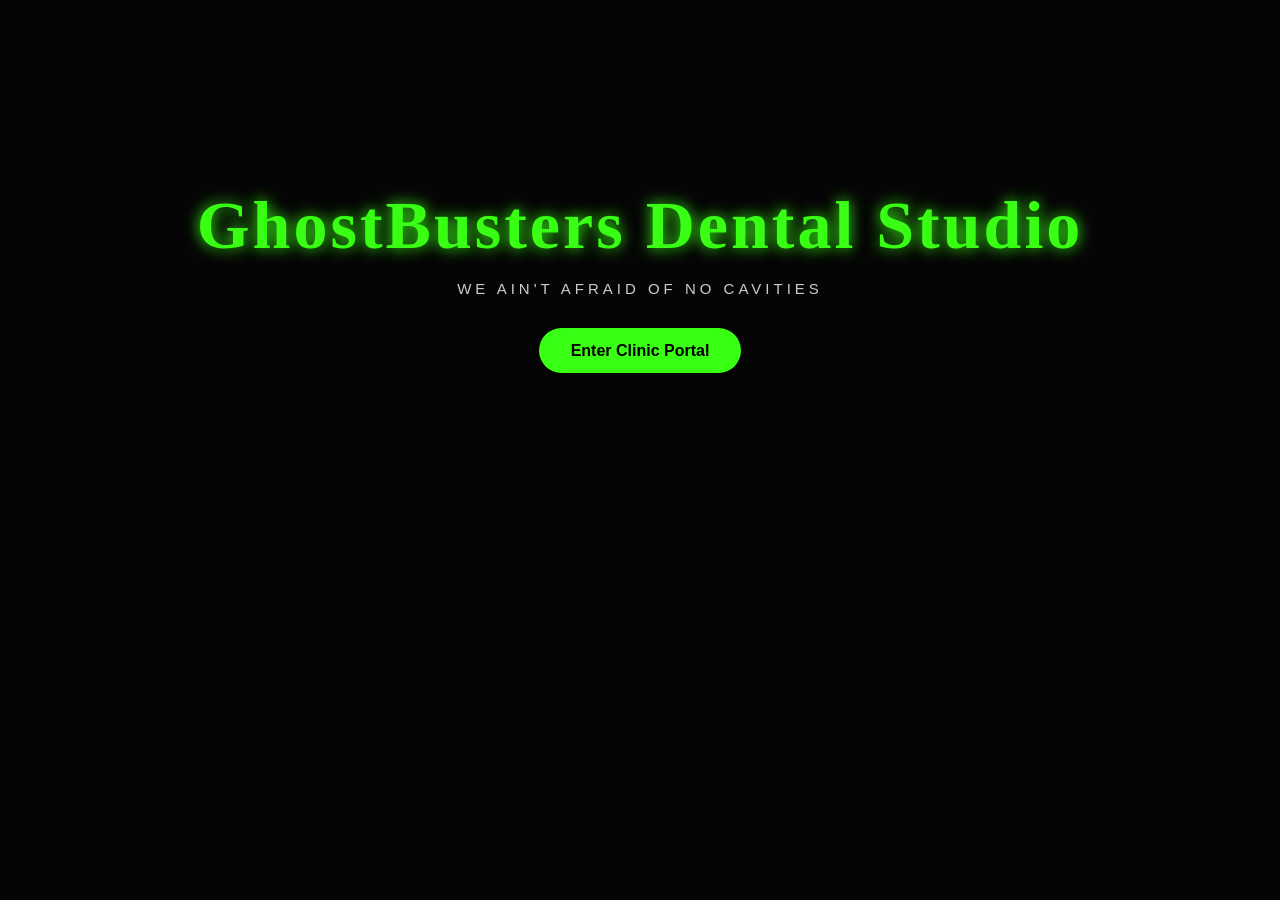
==== commit eb29b194: "Add files via upload" ====
--- a/index.html
+++ b/index.html
@@ -1,187 +1,15 @@
-<!DOCTYPE html>
-<html lang="en">
-<head>
-<meta charset="UTF-8"><meta name="viewport" content="width=device-width, initial-scale=1.0">
-<title>SmileCare | Dental Practice Manager</title>
-<style>
-:root{--navy:#142747;--blue:#2167d5;--pale:#edf4ff;--ink:#17233f;--muted:#6e7b96;--line:#e1e8f5;--bg:#f5f8fe;--green:#d7f8e7;--orange:#ffead9;--purple:#eee4ff}
-*{box-sizing:border-box}body{margin:0;font-family:Inter,Segoe UI,Arial,sans-serif;background:var(--bg);color:var(--ink)}button,input,select,textarea{font:inherit}button{cursor:pointer;border:0;border-radius:11px;padding:11px 14px;background:var(--blue);color:white;font-weight:650}button.secondary{background:white;color:var(--blue);border:1px solid #bfd2f7}button.ghost{background:transparent;color:var(--ink)}button.danger{background:#fff0f0;color:#bd3030;border:1px solid #ffd2d2}.app{display:flex;min-height:100vh}.sidebar{width:235px;background:linear-gradient(160deg,#142747,#192e50);color:#fff;padding:25px 14px;display:flex;flex-direction:column;gap:8px;flex-shrink:0}.brand{display:flex;align-items:center;gap:10px;padding:0 9px 28px;font-size:20px;font-weight:800}.tooth{font-size:30px;color:#8de0ff}.brand small{display:block;font-size:11px;font-weight:400;margin-top:3px}.nav{display:flex;align-items:center;gap:12px;text-align:left;background:transparent;color:#dbe5f8;font-weight:500}.nav.active,.nav:hover{background:#2e5b98;color:white}.nav .ico{width:22px;text-align:center;font-size:18px}.side-bottom{margin-top:auto;border-radius:17px;background:#477eb8;padding:19px;text-align:center;color:white}.side-bottom b{display:block;font-size:15px;margin-bottom:5px}.main{flex:1;min-width:0}.topbar{height:77px;background:white;border-bottom:1px solid var(--line);display:flex;align-items:center;justify-content:space-between;padding:0 28px;gap:18px}.global-search{width:min(680px,70%);position:relative}.global-search input{width:100%;border:0;background:#f0f4fc;border-radius:15px;padding:14px 18px 14px 42px;outline:none}.global-search span{position:absolute;left:15px;top:12px;font-size:18px}.top-user{display:flex;align-items:center;gap:10px;font-size:13px}.avatar{width:42px;height:42px;border-radius:50%;background:#3d6eac;color:white;display:grid;place-items:center;font-weight:800}.content{padding:27px 28px 40px;max-width:1600px;margin:auto}.welcome{display:flex;justify-content:space-between;gap:18px;align-items:flex-start;margin-bottom:24px}.welcome h1{margin:3px 0 7px;font-size:30px;letter-spacing:-.6px}.welcome p{margin:0;color:var(--muted)}.datepill{background:white;border:1px solid var(--line);border-radius:12px;padding:12px 15px;white-space:nowrap;font-size:13px}.stats{display:grid;grid-template-columns:repeat(4,minmax(0,1fr));gap:15px;margin-bottom:20px}.stat{border-radius:15px;padding:19px;border:1px solid var(--line);background:white;min-height:120px}.stat.blue{background:#e1efff}.stat.green{background:#dcfaea}.stat.purple{background:#efe5ff}.stat.orange{background:#fff0e2}.stat .symbol{font-size:23px;float:left;margin-right:13px;background:#ffffff8a;border-radius:12px;padding:10px}.stat strong{display:block;font-size:29px;margin:2px 0 4px}.stat small{font-size:13px}.stat a{display:block;margin:13px 0 0 57px;color:#074db9;font-size:13px;font-weight:700;cursor:pointer}.dashboard-grid{display:grid;grid-template-columns:minmax(0,1.45fr) minmax(270px,.9fr) minmax(190px,.48fr);gap:15px;align-items:start}.panel{background:white;border:1px solid var(--line);border-radius:15px;padding:17px 15px;box-shadow:0 3px 12px #1b407108;min-width:0}.panel-head{display:flex;align-items:center;justify-content:space-between;gap:10px;margin:0 0 15px}.panel-head h2{font-size:18px;margin:0}.link{background:transparent;color:#0754c9;padding:4px;font-size:13px}.table-wrap{overflow-x:auto}table{width:100%;border-collapse:collapse;white-space:nowrap;font-size:13px}th{background:#f0f4fc;text-align:left;padding:12px 9px;font-weight:700}td{padding:12px 9px;border-bottom:1px solid #e9eef8}tr:last-child td{border-bottom:0}.status{display:inline-block;padding:5px 10px;border-radius:20px;font-size:12px;font-weight:700}.confirmed,.active-status{background:var(--green);color:#087b42}.pending,.follow-status{background:var(--orange);color:#b74b00}.cancelled{background:#ffe4e4;color:#b42323}.view{padding:6px 11px;background:white;border:1px solid #bfd2f7;color:#0754c9;font-size:12px}.calendar{padding:15px}.cal-head{display:flex;justify-content:space-between;align-items:center;margin-bottom:14px}.cal-head button{padding:5px 9px;background:transparent;color:var(--ink)}.cal-grid{display:grid;grid-template-columns:repeat(7,1fr);text-align:center;gap:6px;font-size:13px}.cal-grid span{padding:8px 0;border-radius:50%}.cal-grid .dayname{font-weight:700;background:#f2f5fb;border-radius:6px}.cal-grid .today{background:var(--blue);color:white}.quick{padding:0;overflow:hidden}.quick h2{margin:0;padding:16px;background:var(--navy);color:white;font-size:16px}.quick-actions{padding:12px;display:grid;gap:9px}.quick-actions button{width:100%;font-size:13px;padding:11px 8px}.profile-mini{margin-top:13px;text-align:center}.profile-mini .avatar{margin:8px auto 10px;width:60px;height:60px;font-size:19px}.profile-mini p{margin:5px}.profile-mini .secondary{margin-top:12px;width:100%}.bottom-grid{display:grid;grid-template-columns:minmax(0,1.45fr) minmax(0,1fr);gap:15px;margin-top:15px}.searchbox{width:180px;max-width:50%;padding:9px 11px;border:1px solid #d5dff0;border-radius:10px;outline:none}.activity{display:grid;gap:17px}.activity-item{border-left:2px solid #c8dcff;padding-left:15px;position:relative;font-size:14px}.activity-item:before{content:"";position:absolute;width:9px;height:9px;border:3px solid var(--blue);background:white;border-radius:50%;left:-7px;top:2px}.activity-item small{display:block;color:var(--muted);margin-top:4px}.view-page{display:none}.view-page.active{display:block}.page-title{display:flex;justify-content:space-between;align-items:center;gap:15px;margin-bottom:18px}.page-title h1{margin:0;font-size:27px}.filters{display:flex;gap:10px;flex-wrap:wrap;margin-bottom:15px}.filters input,.filters select{border:1px solid var(--line);border-radius:10px;padding:10px;background:white}.form-card{max-width:850px;background:white;border:1px solid var(--line);border-radius:16px;padding:23px}.form-grid{display:grid;grid-template-columns:repeat(2,minmax(0,1fr));gap:15px}.field label{display:block;font-size:13px;font-weight:700;margin-bottom:7px}.field input,.field select,.field textarea{width:100%;padding:12px;border:1px solid #d8e1f0;border-radius:10px;background:white}.field textarea{min-height:85px;resize:vertical}.field.full{grid-column:1/-1}.form-actions{display:flex;gap:10px;margin-top:18px}.empty{padding:24px;text-align:center;color:var(--muted)}.toast{position:fixed;bottom:20px;right:20px;background:#142747;color:white;padding:14px 18px;border-radius:12px;box-shadow:0 8px 28px #0002;display:none;z-index:10}.modal-backdrop{position:fixed;inset:0;background:#10203d77;display:none;align-items:center;justify-content:center;padding:20px;z-index:5}.modal{background:white;border-radius:17px;padding:24px;max-width:520px;width:100%;max-height:90vh;overflow:auto}.modal-head{display:flex;justify-content:space-between;align-items:center}.modal-head h2{margin:0}.close{background:#edf2fb;color:var(--ink);padding:7px 10px}.login-screen{min-height:100vh;display:grid;place-items:center;background:linear-gradient(140deg,#e8f2ff,#f9fbff)}.login-card{width:min(420px,calc(100% - 30px));background:white;padding:30px;border-radius:20px;box-shadow:0 20px 70px #203f731c}.login-brand{text-align:center;font-size:23px;font-weight:800;margin-bottom:24px}.login-card h1{font-size:24px;margin-bottom:6px}.login-card p{color:var(--muted);font-size:14px}.login-card .field{margin:15px 0}.login-card button{width:100%;margin-top:8px}.demo-note{background:#f0f5ff;border-radius:10px;padding:12px;font-size:12px;color:#425879;line-height:1.6;margin-top:15px}.mobile-menu{display:none}
-@media(max-width:1200px){.dashboard-grid{grid-template-columns:minmax(0,1.5fr) minmax(270px,1fr)}.quick-column{grid-column:1/-1;display:grid;grid-template-columns:1fr 1fr;gap:12px}.quick-column .profile-mini{margin-top:0}.stats{grid-template-columns:repeat(2,minmax(0,1fr))}}
-@media(max-width:800px){.sidebar{width:72px;padding:18px 8px}.brand{padding:0 8px 25px}.brand-text,.nav .nav-label,.side-bottom{display:none}.nav{justify-content:center;padding:13px 5px}.nav .ico{font-size:20px}.topbar{padding:0 14px}.content{padding:20px 14px}.welcome h1{font-size:24px}.dashboard-grid,.bottom-grid{grid-template-columns:1fr}.quick-column{grid-column:auto}.datepill{display:none}.global-search{width:100%}.top-user .user-text{display:none}}
-@media(max-width:520px){.sidebar{position:fixed;bottom:0;left:0;right:0;width:100%;height:62px;z-index:4;flex-direction:row;justify-content:space-around;padding:5px;background:var(--navy)}.brand{display:none}.nav{flex:1;justify-content:center;padding:8px 3px}.nav .ico{font-size:19px}.main{padding-bottom:65px}.stats{gap:9px}.stat{padding:13px;min-height:110px}.stat .symbol{float:none;display:inline-block;padding:6px;margin:0 0 5px}.stat strong{font-size:23px}.stat a{margin:8px 0 0}.welcome{display:block}.welcome h1{font-size:22px}.welcome p{font-size:13px}.form-grid{grid-template-columns:1fr}.field.full{grid-column:auto}.quick-column{grid-template-columns:1fr}.topbar{height:66px}.top-user .avatar{width:35px;height:35px}.panel{padding:13px 10px}.page-title h1{font-size:23px}}
-</style>
-</head>
-<body>
-<div id="loginScreen" class="login-screen">
-  <div class="login-card">
-    <div class="login-brand"><span class="tooth">◉</span> SmileCare</div>
-    <h1>Welcome back</h1><p>Sign in to your dental practice workspace.</p>
-    <form id="loginForm">
-      <div class="field"><label for="loginEmail">Email address</label><input id="loginEmail" type="email" value="admin@smilecare.demo" required></div>
-      <div class="field"><label for="loginPassword">Password</label><input id="loginPassword" type="password" value="SmileCare123!" required minlength="6"></div>
-      <div class="field"><label for="loginRole">Demo role</label><select id="loginRole"><option value="Admin">Administrator</option><option value="Staff">Staff member</option></select></div>
-      <button type="submit">Sign in securely</button>
-    </form>
-    <div class="demo-note"><b>Demo access</b><br>Admin: admin@smilecare.demo / SmileCare123!<br>Staff: staff@smilecare.demo / SmileCare123!<br><small>Demo-only sign-in. Connect a secure backend before using real patient data.</small></div>
-  </div>
-</div>
-<div id="app" class="app" style="display:none">
-<aside class="sidebar">
-  <div class="brand"><span class="tooth">◉</span><span class="brand-text">SmileCare<small>Dental Practice Manager</small></span></div>
-  <button class="nav active" data-page="dashboard"><span class="ico">⌂</span><span class="nav-label">Dashboard</span></button>
-  <button class="nav" data-page="appointments"><span class="ico">▦</span><span class="nav-label">Appointments</span></button>
-  <button class="nav" data-page="patients"><span class="ico">▱</span><span class="nav-label">Patient Records</span></button>
-  <button class="nav" data-page="progress"><span class="ico">▥</span><span class="nav-label">Progress Tracking</span></button>
-  <button class="nav" data-page="search"><span class="ico">⌕</span><span class="nav-label">Search & Filter</span></button>
-  <button class="nav" data-page="settings"><span class="ico">⚙</span><span class="nav-label">Settings</span></button>
-  <button class="nav" data-page="profile" style="margin-top:12px"><span class="ico">♙</span><span class="nav-label">Profile</span></button>
-  <button class="nav" id="logoutBtn"><span class="ico">⇥</span><span class="nav-label">Log Out</span></button>
-  <div class="side-bottom"><div style="font-size:31px;margin-bottom:9px">🦷</div><b>Healthy Smiles.</b>Happier Lives.</div>
-</aside>
-<main class="main">
-  <header class="topbar"><div class="global-search"><span>⌕</span><input id="globalSearch" placeholder="Search patients, records, or appointments..."></div><div class="top-user"><span style="font-size:20px">♧</span><div class="avatar" id="topAvatar">JD</div><div class="user-text"><b id="topName">Dr. Johnson</b><div id="topRole">Admin</div></div></div></header>
-  <div class="content">
-    <section id="page-dashboard" class="view-page active">
-      <div class="welcome"><div><h1 id="welcomeTitle">Welcome back, Dr. Johnson!</h1><p>Manage appointments, patient records and track progress — all in one place.</p></div><div class="datepill">▦ &nbsp; <span id="todayDate"></span></div></div>
-      <div class="stats">
-        <div class="stat blue"><span class="symbol">▦</span><strong id="statAppointments">12</strong><small>Upcoming Appointments</small><a data-go="appointments">View all →</a></div>
-        <div class="stat green"><span class="symbol">♟</span><strong id="statPatients">245</strong><small>Total Patients</small><a data-go="patients">View all →</a></div>
-        <div class="stat purple"><span class="symbol">✓</span><strong id="statProgress">78%</strong><small>Treatment Progress</small><a data-go="progress">View progress →</a></div>
-        <div class="stat orange"><span class="symbol">▣</span><strong id="statFollowups">8</strong><small>Pending Follow-ups</small><a data-go="appointments">View all →</a></div>
-      </div>
-      <div class="dashboard-grid">
-        <div class="panel"><div class="panel-head"><h2>▦ &nbsp; Upcoming Appointments</h2><button class="link" data-go="appointments">View all →</button></div><div class="table-wrap"><table><thead><tr><th>Time</th><th>Patient</th><th>Treatment</th><th>Status</th><th>Action</th></tr></thead><tbody id="upcomingRows"></tbody></table></div></div>
-        <div class="panel calendar"><div class="cal-head"><h2 style="font-size:17px;margin:0">▦ &nbsp; Calendar</h2><div><button id="prevMonth">‹</button><b id="calMonth">Oct 2026</b><button id="nextMonth">›</button></div></div><div class="cal-grid" id="calendarGrid"></div></div>
-        <div class="quick-column"><div class="panel quick"><h2>ϟ &nbsp; Quick Actions</h2><div class="quick-actions"><button id="quickAddPatient">♙ &nbsp; Add New Patient</button><button class="secondary" id="quickSchedule">▦ &nbsp; Schedule Appointment</button><button class="secondary" id="quickRecord">✎ &nbsp; Update Record</button><button class="secondary" data-go="progress">▥ &nbsp; View Progress</button></div></div><div class="panel profile-mini"><b>♙ &nbsp; Your Profile</b><div class="avatar" id="profileAvatar">JD</div><b id="profileName">Dr. Johnson</b><p id="profileRole" style="color:var(--muted);font-size:13px">Administrator</p><button class="secondary" data-go="profile">Edit Profile</button></div></div>
-      </div>
-      <div class="bottom-grid">
-        <div class="panel"><div class="panel-head"><h2>▱ &nbsp; Patient Records</h2><input class="searchbox" id="dashboardPatientSearch" placeholder="Search patients..."></div><div class="table-wrap"><table><thead><tr><th>Name</th><th>Patient ID</th><th>Last Visit</th><th>Status</th><th>Action</th></tr></thead><tbody id="dashboardPatientRows"></tbody></table></div></div>
-        <div class="panel"><div class="panel-head"><h2>ϟ &nbsp; Recent Activity</h2><button class="link" data-go="progress">View all →</button></div><div class="activity" id="activityList"></div></div>
-      </div>
-    </section>
-    <section id="page-appointments" class="view-page">
-      <div class="page-title"><h1>Appointments</h1><button id="addAppointmentBtn">＋ Schedule appointment</button></div>
-      <div class="filters"><input id="appointmentSearch" placeholder="Search patient or treatment..."><select id="appointmentStatus"><option value="">All statuses</option><option>Confirmed</option><option>Pending</option><option>Completed</option><option>Cancelled</option></select><input id="appointmentDateFilter" type="date"></div>
-      <div class="panel"><div class="table-wrap"><table><thead><tr><th>Date</th><th>Time</th><th>Patient</th><th>Treatment</th><th>Provider</th><th>Status</th><th>Actions</th></tr></thead><tbody id="appointmentRows"></tbody></table></div></div>
-    </section>
-    <section id="page-patients" class="view-page">
-      <div class="page-title"><h1>Patient Records</h1><button id="addPatientBtn">＋ Add patient</button></div>
-      <div class="filters"><input id="patientSearch" placeholder="Search name, ID, email or phone..."><select id="patientStatus"><option value="">All statuses</option><option>Active</option><option>Follow-up</option><option>Inactive</option></select></div>
-      <div class="panel"><div class="table-wrap"><table><thead><tr><th>Patient</th><th>Patient ID</th><th>Contact</th><th>Last Visit</th><th>Next Follow-up</th><th>Status</th><th>Actions</th></tr></thead><tbody id="patientRows"></tbody></table></div></div>
-    </section>
-    <section id="page-progress" class="view-page">
-      <div class="page-title"><h1>Progress Tracking</h1><button id="addProgressBtn">＋ Add progress note</button></div>
-      <div class="filters"><input id="progressSearch" placeholder="Search patient or treatment..."><select id="progressStatus"><option value="">All statuses</option><option>In progress</option><option>Completed</option><option>Needs follow-up</option></select></div>
-      <div class="panel"><div class="table-wrap"><table><thead><tr><th>Date</th><th>Patient</th><th>Treatment / Activity</th><th>Progress</th><th>Next step</th><th>Updated by</th><th>Actions</th></tr></thead><tbody id="progressRows"></tbody></table></div></div>
-      <div class="panel" style="margin-top:15px"><div class="panel-head"><h2>Progress history</h2></div><div class="activity" id="progressHistory"></div></div>
-    </section>
-    <section id="page-search" class="view-page">
-      <div class="page-title"><h1>Search & Filter</h1></div><p style="color:var(--muted)">Find patients, appointments, and treatment records from one place.</p>
-      <div class="filters"><input id="universalSearch" placeholder="Search across all records..." style="flex:1;min-width:230px"><select id="universalType"><option value="all">All record types</option><option value="patients">Patients</option><option value="appointments">Appointments</option><option value="progress">Progress notes</option></select></div>
-      <div class="panel"><div id="universalResults" class="empty">Enter a name, patient ID, treatment or status to begin.</div></div>
-    </section>
-    <section id="page-profile" class="view-page">
-      <div class="page-title"><h1>Profile Management</h1></div><div class="form-card"><form id="profileForm"><div class="form-grid"><div class="field"><label>Full name</label><input id="profileFullName" required maxlength="80"></div><div class="field"><label>Email</label><input id="profileEmail" type="email" required></div><div class="field"><label>Role</label><input id="profileRoleInput" disabled></div><div class="field"><label>Clinic / department</label><input id="profileClinic" value="SmileCare Dental Clinic" maxlength="100"></div><div class="field full"><label>Short profile description</label><textarea id="profileBio" placeholder="Add a short professional description..." maxlength="300"></textarea></div></div><div class="form-actions"><button type="submit">Save profile</button></div></form></div>
-    </section>
-    <section id="page-settings" class="view-page">
-      <div class="page-title"><h1>Settings & Access</h1></div><div class="form-card"><h2>Role-based access</h2><p style="color:var(--muted)">Your current demo role is <b id="settingsRole"></b>.</p><ul><li><b>Administrator:</b> can add and edit patient records, manage appointments, and access all progress notes.</li><li><b>Staff:</b> can view patient information and manage appointments and progress notes; user and system settings are restricted.</li></ul><hr style="border:0;border-top:1px solid var(--line);margin:20px 0"><h2>Data and privacy</h2><p>Sample records are stored in this browser for demo purposes. This prototype does not provide real server-side authentication, encrypted clinical storage, backups, or audit-grade security.</p><button class="danger" id="resetDemo">Reset demo data</button></div>
-    </section>
-  </div>
-</main>
-</div>
-<div id="modalBackdrop" class="modal-backdrop"><div class="modal"><div class="modal-head"><h2 id="modalTitle">Add record</h2><button class="close" id="modalClose">✕</button></div><div id="modalBody"></div></div></div>
-<div id="toast" class="toast"></div>
-<script>
-const $=id=>document.getElementById(id);
-const today=new Date(); let currentUser={name:"Dr. Johnson",email:"admin@smilecare.demo",role:"Admin",clinic:"SmileCare Dental Clinic",bio:""};
-const defaultPatients=[
-{id:"P-001",name:"Aarav Mehta",email:"aarav@example.com",phone:"+91 98765 01001",lastVisit:"2026-10-20",followup:"2026-11-05",status:"Active",notes:"Routine cleaning completed."},
-{id:"P-002",name:"Diya Sharma",email:"diya@example.com",phone:"+91 98765 01002",lastVisit:"2026-10-18",followup:"2026-11-02",status:"Active",notes:"Root canal treatment plan."},
-{id:"P-003",name:"Rohan Kapoor",email:"rohan@example.com",phone:"+91 98765 01003",lastVisit:"2026-10-15",followup:"2026-10-31",status:"Follow-up",notes:"Check sensitivity after filling."},
-{id:"P-004",name:"Isha Verma",email:"isha@example.com",phone:"+91 98765 01004",lastVisit:"2026-10-14",followup:"2026-11-10",status:"Active",notes:"Braces consultation."},
-{id:"P-005",name:"Kabir Singh",email:"kabir@example.com",phone:"+91 98765 01005",lastVisit:"2026-10-12",followup:"2026-11-12",status:"Active",notes:"Filling completed."}
-];
-const defaultAppointments=[
-{id:1,date:"2026-10-31",time:"09:30",patientId:"P-001",treatment:"Cleaning",provider:"Dr. Johnson",status:"Confirmed"},
-{id:2,date:"2026-10-31",time:"10:30",patientId:"P-002",treatment:"Root Canal",provider:"Dr. Johnson",status:"Confirmed"},
-{id:3,date:"2026-10-31",time:"12:00",patientId:"P-003",treatment:"Check-up",provider:"Dr. Patel",status:"Pending"},
-{id:4,date:"2026-10-31",time:"14:00",patientId:"P-004",treatment:"Braces Consultation",provider:"Dr. Johnson",status:"Confirmed"},
-{id:5,date:"2026-11-01",time:"16:00",patientId:"P-005",treatment:"Filling",provider:"Dr. Patel",status:"Confirmed"}
-];
-const defaultProgress=[
-{id:1,date:"2026-10-29",patientId:"P-001",treatment:"Cleaning",status:"Completed",next:"Routine check in 6 months",by:"Dr. Johnson",note:"Cleaning completed; oral hygiene advice shared."},
-{id:2,date:"2026-10-29",patientId:"P-002",treatment:"Root canal",status:"In progress",next:"Schedule next treatment session",by:"Dr. Johnson",note:"Initial consultation completed; plan reviewed."},
-{id:3,date:"2026-10-28",patientId:"P-003",treatment:"Filling follow-up",status:"Needs follow-up",next:"Check sensitivity",by:"Dr. Patel",note:"Follow-up recommended."}
-];
-let patients=structuredClone(defaultPatients), appointments=structuredClone(defaultAppointments), progress=structuredClone(defaultProgress), activities=[
-{title:"New record added for Aarav Mehta",time:"2 hours ago"},
-{title:"Treatment plan updated for Diya Sharma",time:"3 hours ago"},
-{title:"Follow-up scheduled for Rohan Kapoor",time:"5 hours ago"}
-], idCounter=20, calDate=new Date(today.getFullYear(),today.getMonth(),1);
-const patientById=id=>patients.find(p=>p.id===id);
-const patientName=id=>patientById(id)?.name||"Unknown patient";
-const niceDate=d=>d?new Date(d+"T12:00:00").toLocaleDateString("en-IN",{day:"2-digit",month:"short",year:"numeric"}):"—";
-const niceTime=t=>{if(!t)return"—";let [h,m]=t.split(":").map(Number);return `${(h%12)||12}:${String(m).padStart(2,"0")} ${h>=12?"PM":"AM"}`};
-const statusClass=s=>({"Confirmed":"confirmed","Completed":"active-status","Active":"active-status","In progress":"pending","Pending":"pending","Follow-up":"follow-status","Needs follow-up":"follow-status","Cancelled":"cancelled","Inactive":"cancelled"}[s]||"pending");
-function toast(msg){$("toast").textContent=msg;$("toast").style.display="block";setTimeout(()=>$("toast").style.display="none",2600)}
-function logActivity(title){activities.unshift({title,time:"Just now"});renderActivity()}
-function setPage(page){document.querySelectorAll(".view-page").forEach(x=>x.classList.remove("active"));$("page-"+page)?.classList.add("active");document.querySelectorAll(".nav[data-page]").forEach(x=>x.classList.toggle("active",x.dataset.page===page));if(page==="dashboard")renderDashboard();if(page==="patients")renderPatients();if(page==="appointments")renderAppointments();if(page==="progress")renderProgress();if(page==="profile")fillProfile();if(page==="settings")$("settingsRole").textContent=currentUser.role; if(page==="search")universalSearch();window.scrollTo({top:0,behavior:"smooth"})}
-document.querySelectorAll("[data-page]").forEach(b=>b.addEventListener("click",()=>setPage(b.dataset.page)));
-document.querySelectorAll("[data-go]").forEach(b=>b.addEventListener("click",()=>setPage(b.dataset.go)));
-$("todayDate").textContent=today.toLocaleDateString("en-IN",{weekday:"short",day:"numeric",month:"short",year:"numeric"});
-function renderActivity(){ $("activityList").innerHTML=activities.slice(0,5).map(a=>`<div class="activity-item">${esc(a.title)}<small>${esc(a.time)}</small></div>`).join("")}
-function esc(s){return String(s??"").replace(/[&<>"']/g,c=>({"&":"&amp;","<":"&lt;",">":"&gt;",'"':"&quot;","'":"&#39;"}[c]))}
-function renderDashboard(){
-$("statAppointments").textContent=appointments.filter(a=>a.status==="Confirmed"||a.status==="Pending").length;
-$("statPatients").textContent=patients.length;
-$("statFollowups").textContent=patients.filter(p=>p.status==="Follow-up").length+progress.filter(p=>p.status==="Needs follow-up").length;
-$("statProgress").textContent=(progress.length?Math.round(progress.filter(p=>p.status==="Completed").length/progress.length*100):0)+"%";
-let ap=appointments.filter(a=>a.status!=="Cancelled").sort((a,b)=>(a.date+a.time).localeCompare(b.date+b.time)).slice(0,5);
-$("upcomingRows").innerHTML=ap.map(a=>`<tr><td>${niceTime(a.time)}</td><td>${esc(patientName(a.patientId))}</td><td>${esc(a.treatment)}</td><td><span class="status ${statusClass(a.status)}">${esc(a.status)}</span></td><td><button class="view" onclick="viewAppointment(${a.id})">View</button></td></tr>`).join("")||`<tr><td colspan="5" class="empty">No appointments scheduled.</td></tr>`;
-let search=$("dashboardPatientSearch").value.toLowerCase();
-$("dashboardPatientRows").innerHTML=patients.filter(p=>(p.name+" "+p.id).toLowerCase().includes(search)).slice(0,4).map(p=>`<tr><td><b>${esc(p.name)}</b></td><td>${p.id}</td><td>${niceDate(p.lastVisit)}</td><td><span class="status ${statusClass(p.status)}">${esc(p.status)}</span></td><td><button class="view" onclick="viewPatient('${p.id}')">View</button></td></tr>`).join("")||`<tr><td colspan="5" class="empty">No matching patients.</td></tr>`;
-renderActivity();renderCalendar();
-}
-function renderPatients(){
-let q=($("patientSearch")?.value||"").toLowerCase(), st=$("patientStatus")?.value||"";
-$("patientRows").innerHTML=patients.filter(p=>(p.name+" "+p.id+" "+p.email+" "+p.phone).toLowerCase().includes(q)&&(!st||p.status===st)).map(p=>`<tr><td><b>${esc(p.name)}</b></td><td>${p.id}</td><td>${esc(p.phone)}<br><small>${esc(p.email)}</small></td><td>${niceDate(p.lastVisit)}</td><td>${niceDate(p.followup)}</td><td><span class="status ${statusClass(p.status)}">${esc(p.status)}</span></td><td><button class="view" onclick="viewPatient('${p.id}')">View</button> <button class="view" onclick="editPatient('${p.id}')">Edit</button></td></tr>`).join("")||`<tr><td colspan="7" class="empty">No patient records found.</td></tr>`;
-}
-function renderAppointments(){
-let q=($("appointmentSearch")?.value||"").toLowerCase(), st=$("appointmentStatus")?.value||"", dt=$("appointmentDateFilter")?.value||"";
-$("appointmentRows").innerHTML=appointments.filter(a=>(patientName(a.patientId)+" "+a.treatment+" "+a.provider).toLowerCase().includes(q)&&(!st||a.status===st)&&(!dt||a.date===dt)).sort((a,b)=>(a.date+a.time).localeCompare(b.date+b.time)).map(a=>`<tr><td>${niceDate(a.date)}</td><td>${niceTime(a.time)}</td><td>${esc(patientName(a.patientId))}</td><td>${esc(a.treatment)}</td><td>${esc(a.provider)}</td><td><select aria-label="Appointment status" onchange="updateAppointmentStatus(${a.id},this.value)">${["Confirmed","Pending","Completed","Cancelled"].map(s=>`<option ${a.status===s?"selected":""}>${s}</option>`).join("")}</select></td><td><button class="view" onclick="viewAppointment(${a.id})">View</button> <button class="view" onclick="editAppointment(${a.id})">Edit</button></td></tr>`).join("")||`<tr><td colspan="7" class="empty">No matching appointments.</td></tr>`;
-}
-function renderProgress(){
-let q=($("progressSearch")?.value||"").toLowerCase(), st=$("progressStatus")?.value||"";
-$("progressRows").innerHTML=progress.filter(p=>(patientName(p.patientId)+" "+p.treatment+" "+p.note).toLowerCase().includes(q)&&(!st||p.status===st)).sort((a,b)=>b.date.localeCompare(a.date)).map(p=>`<tr><td>${niceDate(p.date)}</td><td>${esc(patientName(p.patientId))}</td><td>${esc(p.treatment)}</td><td><span class="status ${statusClass(p.status)}">${esc(p.status)}</span></td><td>${esc(p.next)}</td><td>${esc(p.by)}</td><td><button class="view" onclick="viewProgress(${p.id})">View</button> <button class="view" onclick="editProgress(${p.id})">Edit</button></td></tr>`).join("")||`<tr><td colspan="7" class="empty">No progress records found.</td></tr>`;
-$("progressHistory").innerHTML=progress.slice().sort((a,b)=>b.date.localeCompare(a.date)).map(p=>`<div class="activity-item"><b>${esc(patientName(p.patientId))} · ${esc(p.treatment)}</b><small>${niceDate(p.date)} · ${esc(p.status)} · ${esc(p.by)}</small><div style="margin-top:5px">${esc(p.note)}</div></div>`).join("")||`<div class="empty">No history yet.</div>`;
-}
-function renderCalendar(){let y=calDate.getFullYear(),m=calDate.getMonth(),first=new Date(y,m,1).getDay(),days=new Date(y,m+1,0).getDate();$("calMonth").textContent=calDate.toLocaleDateString("en-US",{month:"short",year:"numeric"});let names=["Sun","Mon","Tue","Wed","Thu","Fri","Sat"];let html=names.map(n=>`<span class="dayname">${n}</span>`).join("");for(let i=0;i<first;i++)html+="<span></span>";for(let d=1;d<=days;d++){let isToday=d===today.getDate()&&m===today.getMonth()&&y===today.getFullYear();let has=appointments.some(a=>a.date===`${y}-${String(m+1).padStart(2,"0")}-${String(d).padStart(2,"0")}`&&a.status!=="Cancelled");html+=`<span class="${isToday?"today":""}" title="${has?"Has appointment":""}" style="${has&&!isToday?"text-decoration:underline;text-decoration-color:#2167d5":""}">${d}</span>`}$("calendarGrid").innerHTML=html}
-$("prevMonth").onclick=()=>{calDate=new Date(calDate.getFullYear(),calDate.getMonth()-1,1);renderCalendar()};$("nextMonth").onclick=()=>{calDate=new Date(calDate.getFullYear(),calDate.getMonth()+1,1);renderCalendar()};
-function openModal(title,html,onSubmit){$("modalTitle").textContent=title;$("modalBody").innerHTML=html;$("modalBackdrop").style.display="flex";$("modalBody").querySelector("form")?.addEventListener("submit",e=>{e.preventDefault();if(!e.target.reportValidity())return;onSubmit(new FormData(e.target));});}
-function closeModal(){$("modalBackdrop").style.display="none"}$("modalClose").onclick=closeModal;$("modalBackdrop").addEventListener("click",e=>{if(e.target===$("modalBackdrop"))closeModal()});
-function patientOptions(selected=""){return patients.map(p=>`<option value="${p.id}" ${p.id===selected?"selected":""}>${esc(p.name)} (${p.id})</option>`).join("")}
-function addPatient(){if(currentUser.role!=="Admin"){toast("Only administrators can add patient records in this demo.");return}openModal("Add new patient",`<form><div class="form-grid"><div class="field"><label>Full name *</label><input name="name" required maxlength="80"></div><div class="field"><label>Email *</label><input name="email" type="email" required></div><div class="field"><label>Phone *</label><input name="phone" type="tel" pattern="[0-9+() -]{7,20}" required></div><div class="field"><label>Last visit</label><input name="lastVisit" type="date"></div><div class="field"><label>Next follow-up</label><input name="followup" type="date"></div><div class="field"><label>Status</label><select name="status"><option>Active</option><option>Follow-up</option><option>Inactive</option></select></div><div class="field full"><label>Clinical / admin note</label><textarea name="notes" maxlength="1000"></textarea></div></div><div class="form-actions"><button type="submit">Save patient</button><button type="button" class="secondary" onclick="closeModal()">Cancel</button></div></form>`,f=>{let p={id:"P-"+String(idCounter++).padStart(3,"0"),name:f.get("name").trim(),email:f.get("email").trim(),phone:f.get("phone").trim(),lastVisit:f.get("lastVisit"),followup:f.get("followup"),status:f.get("status"),notes:f.get("notes").trim()};patients.push(p);logActivity("Patient record created for "+p.name);closeModal();renderAll();toast("Patient record saved.");});}
-function editPatient(id){let p=patientById(id);if(!p)return;if(currentUser.role!=="Admin"){toast("Only administrators can edit patient details.");return}openModal("Edit patient record",`<form><div class="form-grid"><div class="field"><label>Full name *</label><input name="name" value="${esc(p.name)}" required maxlength="80"></div><div class="field"><label>Email *</label><input name="email" type="email" value="${esc(p.email)}" required></div><div class="field"><label>Phone *</label><input name="phone" value="${esc(p.phone)}" type="tel" pattern="[0-9+() -]{7,20}" required></div><div class="field"><label>Last visit</label><input name="lastVisit" type="date" value="${p.lastVisit||""}"></div><div class="field"><label>Next follow-up</label><input name="followup" type="date" value="${p.followup||""}"></div><div class="field"><label>Status</label><select name="status">${["Active","Follow-up","Inactive"].map(s=>`<option ${p.status===s?"selected":""}>${s}</option>`).join("")}</select></div><div class="field full"><label>Notes</label><textarea name="notes" maxlength="1000">${esc(p.notes)}</textarea></div></div><div class="form-actions"><button type="submit">Save changes</button><button type="button" class="secondary" onclick="closeModal()">Cancel</button></div></form>`,f=>{Object.assign(p,{name:f.get("name").trim(),email:f.get("email").trim(),phone:f.get("phone").trim(),lastVisit:f.get("lastVisit"),followup:f.get("followup"),status:f.get("status"),notes:f.get("notes").trim()});logActivity("Patient record updated for "+p.name);closeModal();renderAll();toast("Patient updated.");});}
-function viewPatient(id){let p=patientById(id);if(!p)return;openModal("Patient record · "+p.id,`<p><b>Name:</b> ${esc(p.name)}</p><p><b>Email:</b> ${esc(p.email)}</p><p><b>Phone:</b> ${esc(p.phone)}</p><p><b>Last visit:</b> ${niceDate(p.lastVisit)}</p><p><b>Next follow-up:</b> ${niceDate(p.followup)}</p><p><b>Status:</b> ${esc(p.status)}</p><p><b>Notes:</b><br>${esc(p.notes||"No notes added.")}</p><div class="form-actions"><button onclick="editPatient('${p.id}')">Edit record</button><button class="secondary" onclick="closeModal()">Close</button></div>` ,()=>{});}
-function addAppointment(editId=null){let a=editId?appointments.find(x=>x.id===editId):null;openModal(a?"Edit appointment":"Schedule appointment",`<form><div class="form-grid"><div class="field full"><label>Patient *</label><select name="patientId" required>${patientOptions(a?.patientId||"")}</select></div><div class="field"><label>Date *</label><input name="date" type="date" min="2020-01-01" value="${a?.date||today.toISOString().slice(0,10)}" required></div><div class="field"><label>Time *</label><input name="time" type="time" value="${a?.time||"09:00"}" required></div><div class="field"><label>Treatment *</label><select name="treatment" required>${["Cleaning","Check-up","Root Canal","Filling","Braces Consultation","Extraction","Whitening","Other"].map(s=>`<option ${a?.treatment===s?"selected":""}>${s}</option>`).join("")}</select></div><div class="field"><label>Provider *</label><input name="provider" value="${esc(a?.provider||"Dr. Johnson")}" required maxlength="80"></div><div class="field"><label>Status</label><select name="status">${["Confirmed","Pending","Completed","Cancelled"].map(s=>`<option ${(a?.status||"Confirmed")===s?"selected":""}>${s}</option>`).join("")}</select></div></div><div class="form-actions"><button type="submit">Save appointment</button><button type="button" class="secondary" onclick="closeModal()">Cancel</button></div></form>`,f=>{let obj={date:f.get("date"),time:f.get("time"),patientId:f.get("patientId"),treatment:f.get("treatment"),provider:f.get("provider").trim(),status:f.get("status")};if(a)Object.assign(a,obj);else appointments.push({id:idCounter++,...obj});logActivity(`${a?"Appointment updated":"Appointment scheduled"} for ${patientName(obj.patientId)}`);closeModal();renderAll();toast("Appointment saved.");});}
-function updateAppointmentStatus(id,status){let a=appointments.find(x=>x.id===id);if(a){a.status=status;logActivity("Appointment status changed to "+status+" for "+patientName(a.patientId));renderAll();toast("Appointment status updated.")}}
-function viewAppointment(id){let a=appointments.find(x=>x.id===id);if(!a)return;openModal("Appointment details",`<p><b>Patient:</b> ${esc(patientName(a.patientId))}</p><p><b>Date:</b> ${niceDate(a.date)} at ${niceTime(a.time)}</p><p><b>Treatment:</b> ${esc(a.treatment)}</p><p><b>Provider:</b> ${esc(a.provider)}</p><p><b>Status:</b> ${esc(a.status)}</p><div class="form-actions"><button onclick="editAppointment(${a.id})">Edit appointment</button><button class="secondary" onclick="closeModal()">Close</button></div>`,()=>{});}
-function editAppointment(id){addAppointment(id)}
-function addProgress(editId=null){let p=editId?progress.find(x=>x.id===editId):null;openModal(p?"Edit progress note":"Add progress note",`<form><div class="form-grid"><div class="field full"><label>Patient *</label><select name="patientId" required>${patientOptions(p?.patientId||"")}</select></div><div class="field"><label>Date *</label><input name="date" type="date" value="${p?.date||today.toISOString().slice(0,10)}" required></div><div class="field"><label>Treatment / activity *</label><input name="treatment" value="${esc(p?.treatment||"")}" required maxlength="120"></div><div class="field"><label>Progress status</label><select name="status">${["In progress","Completed","Needs follow-up"].map(s=>`<option ${(p?.status||"In progress")===s?"selected":""}>${s}</option>`).join("")}</select></div><div class="field"><label>Next step / follow-up</label><input name="next" value="${esc(p?.next||"")}" maxlength="180"></div><div class="field"><label>Updated by</label><input name="by" value="${esc(p?.by||currentUser.name)}" required maxlength="80"></div><div class="field full"><label>Progress note *</label><textarea name="note" required maxlength="1500">${esc(p?.note||"")}</textarea></div></div><div class="form-actions"><button type="submit">Save progress</button><button type="button" class="secondary" onclick="closeModal()">Cancel</button></div></form>`,f=>{let obj={date:f.get("date"),patientId:f.get("patientId"),treatment:f.get("treatment").trim(),status:f.get("status"),next:f.get("next").trim(),by:f.get("by").trim(),note:f.get("note").trim()};if(p)Object.assign(p,obj);else progress.push({id:idCounter++,...obj});logActivity("Progress updated for "+patientName(obj.patientId));closeModal();renderAll();toast("Progress record saved.");});}
-function viewProgress(id){let p=progress.find(x=>x.id===id);if(!p)return;openModal("Progress note",`<p><b>Patient:</b> ${esc(patientName(p.patientId))}</p><p><b>Date:</b> ${niceDate(p.date)}</p><p><b>Treatment:</b> ${esc(p.treatment)}</p><p><b>Status:</b> ${esc(p.status)}</p><p><b>Next step:</b> ${esc(p.next||"Not set")}</p><p><b>Updated by:</b> ${esc(p.by)}</p><p><b>Note:</b><br>${esc(p.note)}</p><div class="form-actions"><button onclick="editProgress(${p.id})">Edit note</button><button class="secondary" onclick="closeModal()">Close</button></div>`,()=>{});}
-function editProgress(id){addProgress(id)}
-function renderAll(){renderDashboard();renderPatients();renderAppointments();renderProgress();universalSearch()}
-function universalSearch(){let input=$("universalSearch");if(!input)return;let q=input.value.toLowerCase().trim(),type=$("universalType").value,results=[];if(!q){$("universalResults").innerHTML='Enter a name, patient ID, treatment or status to begin.';return}if(type==="all"||type==="patients")patients.filter(p=>(Object.values(p).join(" ")).toLowerCase().includes(q)).forEach(p=>results.push(`<tr><td>Patient</td><td>${esc(p.name)}</td><td>${p.id}</td><td>${esc(p.status)}</td><td><button class="view" onclick="viewPatient('${p.id}')">View</button></td></tr>`));if(type==="all"||type==="appointments")appointments.filter(a=>(patientName(a.patientId)+" "+Object.values(a).join(" ")).toLowerCase().includes(q)).forEach(a=>results.push(`<tr><td>Appointment</td><td>${esc(patientName(a.patientId))}</td><td>${niceDate(a.date)} ${niceTime(a.time)}</td><td>${esc(a.treatment)} · ${esc(a.status)}</td><td><button class="view" onclick="viewAppointment(${a.id})">View</button></td></tr>`));if(type==="all"||type==="progress")progress.filter(p=>(patientName(p.patientId)+" "+Object.values(p).join(" ")).toLowerCase().includes(q)).forEach(p=>results.push(`<tr><td>Progress</td><td>${esc(patientName(p.patientId))}</td><td>${niceDate(p.date)}</td><td>${esc(p.treatment)} · ${esc(p.status)}</td><td><button class="view" onclick="viewProgress(${p.id})">View</button></td></tr>`));$("universalResults").innerHTML=results.length?`<div class="table-wrap"><table><thead><tr><th>Type</th><th>Name</th><th>Date / ID</th><th>Details</th><th>Action</th></tr></thead><tbody>${results.join("")}</tbody></table></div>`:'<div class="empty">No matching records found.</div>'}
-function fillProfile(){$("profileFullName").value=currentUser.name;$("profileEmail").value=currentUser.email;$("profileRoleInput").value=currentUser.role;$("profileClinic").value=currentUser.clinic;$("profileBio").value=currentUser.bio}
-$("profileForm").addEventListener("submit",e=>{e.preventDefault();if(!e.target.reportValidity())return;currentUser.name=$("profileFullName").value.trim();currentUser.email=$("profileEmail").value.trim();currentUser.clinic=$("profileClinic").value.trim();currentUser.bio=$("profileBio").value.trim();updateUserUI();toast("Profile saved.")});
-function updateUserUI(){let initials=currentUser.name.split(/\s+/).map(s=>s[0]).join("").slice(0,2).toUpperCase();$("topAvatar").textContent=initials;$("profileAvatar").textContent=initials;$("topName").textContent=currentUser.name;$("topRole").textContent=currentUser.role;$("profileName").textContent=currentUser.name;$("profileRole").textContent=currentUser.role==="Admin"?"Administrator":"Staff member";$("welcomeTitle").textContent="Welcome back, "+currentUser.name+"!";$("settingsRole").textContent=currentUser.role}
-$("loginForm").addEventListener("submit",e=>{e.preventDefault();if(!e.target.reportValidity())return;let role=$("loginRole").value,email=$("loginEmail").value.trim();if(!email.includes("@")){toast("Enter a valid email address.");return}currentUser={...currentUser,role,email,name:role==="Admin"?"Dr. Johnson":"Clinic Staff"};$("loginScreen").style.display="none";$("app").style.display="flex";updateUserUI();renderAll();setPage("dashboard")});
-$("logoutBtn").onclick=()=>{$("app").style.display="none";$("loginScreen").style.display="grid";$("loginPassword").value=""};
-$("quickAddPatient").onclick=$("addPatientBtn").onclick=addPatient;
-$("quickSchedule").onclick=$("addAppointmentBtn").onclick=()=>addAppointment();
-$("quickRecord").onclick=$("addProgressBtn").onclick=()=>addProgress();
-$("patientSearch").addEventListener("input",renderPatients);$("patientStatus").addEventListener("change",renderPatients);$("appointmentSearch").addEventListener("input",renderAppointments);$("appointmentStatus").addEventListener("change",renderAppointments);$("appointmentDateFilter").addEventListener("change",renderAppointments);$("progressSearch").addEventListener("input",renderProgress);$("progressStatus").addEventListener("change",renderProgress);$("dashboardPatientSearch").addEventListener("input",renderDashboard);$("universalSearch").addEventListener("input",universalSearch);$("universalType").addEventListener("change",universalSearch);
-$("globalSearch").addEventListener("keydown",e=>{if(e.key==="Enter"){setPage("search");$("universalSearch").value=e.target.value;universalSearch()}});
-$("resetDemo").onclick=()=>{if(confirm("Reset all sample records to their original demo state?")){patients=structuredClone(defaultPatients);appointments=structuredClone(defaultAppointments);progress=structuredClone(defaultProgress);activities=[];renderAll();toast("Demo records reset.")}};
-</script>
-</body></html>+<!DOCTYPE html>
+<html>
+<head>
+    <title>GhostBusters Dental Studio</title>
+    <link rel="stylesheet" href="style.css">
+</head>
+<body class="ghost-home">
+
+    <h1 class="ghost-title">GhostBusters Dental Studio</h1>
+    <p class="ghost-sub">WE AIN'T AFRAID OF NO CAVITIES</p>
+
+    <a href="dashboard.html" class="ghost-btn">Enter Clinic Portal</a>
+
+</body>
+</html>
--- a/style.css
+++ b/style.css
@@ -0,0 +1,160 @@
+body {
+    background-color: #0b0d10;
+    color: white;
+    font-family: Arial, sans-serif;
+    margin: 0;
+    padding: 0;
+}
+
+.ghost-home {
+    background-color: #050505;
+    text-align: center;
+    padding-top: 140px;
+}
+
+.ghost-title {
+    font-family: 'Brush Script MT', 'Comic Sans MS', cursive;
+    font-size: 68px;
+    color: #39ff14;
+    letter-spacing: 3px;
+    margin-bottom: 10px;
+    text-shadow: 0 0 15px #39ff14;
+}
+
+.ghost-sub {
+    color: #cccccc;
+    font-size: 15px;
+    letter-spacing: 4px;
+    margin-bottom: 45px;
+}
+
+.ghost-btn {
+    background-color: #39ff14;
+    color: black;
+    font-weight: bold;
+    padding: 14px 32px;
+    font-size: 16px;
+    border-radius: 30px;
+    text-decoration: none;
+}
+
+.navbar {
+    background-color: #141820;
+    padding: 18px 30px;
+    border-bottom: 2px solid #39ff14;
+    display: flex;
+    justify-content: space-between;
+    align-items: center;
+}
+
+.logo {
+    color: #39ff14;
+    font-family: 'Brush Script MT', cursive;
+    font-size: 28px;
+    text-decoration: none;
+}
+
+.green {
+    color: #39ff14;
+}
+
+.menu a {
+    color: white;
+    text-decoration: none;
+    margin-left: 18px;
+    font-weight: bold;
+    font-size: 14px;
+}
+
+.menu a:hover {
+    color: #39ff14;
+}
+
+.container {
+    width: 85%;
+    max-width: 900px;
+    margin: 30px auto;
+}
+
+.box {
+    background-color: #141820;
+    padding: 25px;
+    border: 1px solid #2a303c;
+    border-radius: 8px;
+    margin-bottom: 25px;
+}
+
+.small-box {
+    max-width: 420px;
+    margin: 30px auto;
+}
+
+.row {
+    display: flex;
+    gap: 20px;
+}
+
+.card {
+    flex: 1;
+    background-color: #141820;
+    padding: 20px;
+    border: 1px solid #2a303c;
+    border-radius: 8px;
+    text-align: center;
+}
+
+input, select {
+    width: 95%;
+    padding: 10px;
+    margin: 8px 0 15px 0;
+    background-color: #0b0d10;
+    color: white;
+    border: 1px solid #444;
+    border-radius: 4px;
+}
+
+.btn {
+    background-color: #39ff14;
+    color: black;
+    font-weight: bold;
+    padding: 10px 20px;
+    border: none;
+    border-radius: 4px;
+    cursor: pointer;
+    text-decoration: none;
+    display: inline-block;
+}
+
+.btn-red {
+    background-color: #ff4d4d;
+    color: white;
+    padding: 6px 10px;
+    border: none;
+    border-radius: 4px;
+    cursor: pointer;
+}
+
+table {
+    width: 100%;
+    border-collapse: collapse;
+    margin-top: 15px;
+}
+
+th, td {
+    border: 1px solid #2a303c;
+    padding: 12px;
+    text-align: left;
+}
+
+th {
+    background-color: #1c222d;
+    color: #39ff14;
+}
+
+.footer {
+    text-align: center;
+    padding: 20px;
+    color: #888;
+    border-top: 1px solid #2a303c;
+    margin-top: 40px;
+}
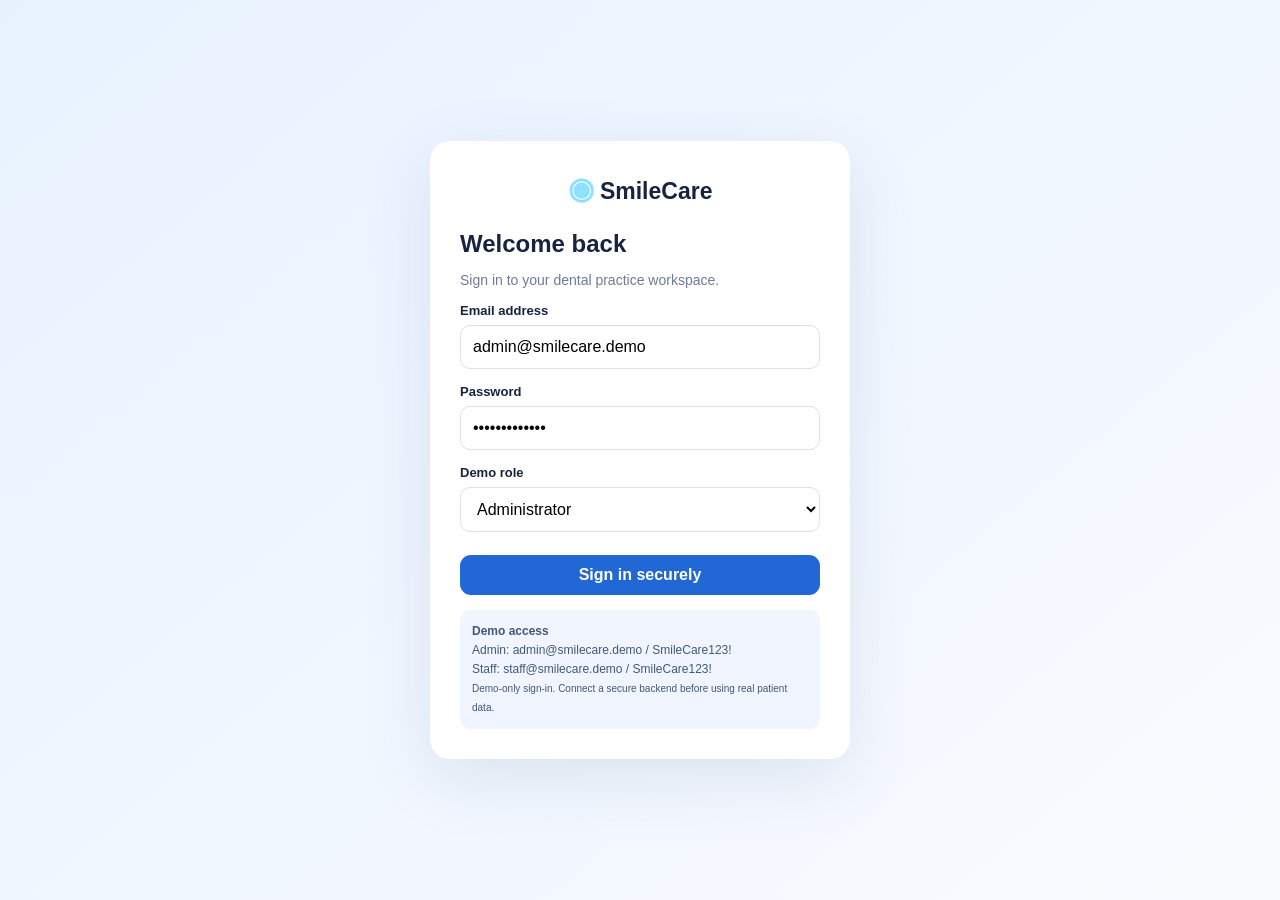
==== commit ffcd120c: "Add files via upload" ====
--- a/index.html
+++ b/index.html
@@ -1,15 +1,79 @@
-<!DOCTYPE html>
-<html>
-<head>
-    <title>GhostBusters Dental Studio</title>
-    <link rel="stylesheet" href="style.css">
-</head>
-<body class="ghost-home">
-
-    <h1 class="ghost-title">GhostBusters Dental Studio</h1>
-    <p class="ghost-sub">WE AIN'T AFRAID OF NO CAVITIES</p>
-
-    <a href="dashboard.html" class="ghost-btn">Enter Clinic Portal</a>
-
-</body>
-</html>+<!DOCTYPE html>
+<html lang="en">
+<head>
+  <meta charset="UTF-8">
+  <meta name="viewport" content="width=device-width, initial-scale=1.0">
+  <title>SmileCare | Sign In</title>
+  <link rel="stylesheet" href="style.css">
+</head>
+<body>
+
+  <!-- Login Screen -->
+  <div class="login-screen">
+    <div class="login-card">
+      <div class="login-brand">
+        <span class="tooth">◉</span> SmileCare
+      </div>
+      <h1>Welcome back</h1>
+      <p>Sign in to your dental practice workspace.</p>
+
+      <form id="loginForm">
+        <div class="field">
+          <label for="loginEmail">Email address</label>
+          <input id="loginEmail" type="email" value="admin@smilecare.demo" required>
+        </div>
+
+        <div class="field">
+          <label for="loginPassword">Password</label>
+          <input id="loginPassword" type="password" value="SmileCare123!" required minlength="6">
+        </div>
+
+        <div class="field">
+          <label for="loginRole">Demo role</label>
+          <select id="loginRole">
+            <option value="Admin">Administrator</option>
+            <option value="Staff">Staff member</option>
+          </select>
+        </div>
+
+        <button type="submit">Sign in securely</button>
+      </form>
+
+      <div class="demo-note">
+        <b>Demo access</b><br>
+        Admin: admin@smilecare.demo / SmileCare123!<br>
+        Staff: staff@smilecare.demo / SmileCare123!<br>
+        <small>Demo-only sign-in. Connect a secure backend before using real patient data.</small>
+      </div>
+    </div>
+  </div>
+
+  <div id="toast" class="toast"></div>
+
+  <!-- Shared Script -->
+  <script src="script.js"></script>
+  <script>
+    // Handle Login Form Submission
+    document.getElementById("loginForm").addEventListener("submit", function(e) {
+      e.preventDefault();
+      const email = document.getElementById("loginEmail").value.trim();
+      const role = document.getElementById("loginRole").value;
+
+      if (!email.includes("@")) {
+        showToast("Enter a valid email address.");
+        return;
+      }
+
+      // Update current user
+      const currentUser = getCurrentUser();
+      currentUser.role = role;
+      currentUser.email = email;
+      currentUser.name = role === "Admin" ? "Dr. Johnson" : "Clinic Staff";
+      saveCurrentUser(currentUser);
+
+      // Redirect to Dashboard
+      window.location.href = "dashboard.html";
+    });
+  </script>
+</body>
+</html>
--- a/style.css
+++ b/style.css
@@ -1,160 +1,875 @@
-body {
-    background-color: #0b0d10;
-    color: white;
-    font-family: Arial, sans-serif;
-    margin: 0;
-    padding: 0;
-}
-
-.ghost-home {
-    background-color: #050505;
-    text-align: center;
-    padding-top: 140px;
-}
-
-.ghost-title {
-    font-family: 'Brush Script MT', 'Comic Sans MS', cursive;
-    font-size: 68px;
-    color: #39ff14;
-    letter-spacing: 3px;
-    margin-bottom: 10px;
-    text-shadow: 0 0 15px #39ff14;
-}
-
-.ghost-sub {
-    color: #cccccc;
-    font-size: 15px;
-    letter-spacing: 4px;
-    margin-bottom: 45px;
-}
-
-.ghost-btn {
-    background-color: #39ff14;
-    color: black;
-    font-weight: bold;
-    padding: 14px 32px;
-    font-size: 16px;
-    border-radius: 30px;
-    text-decoration: none;
-}
-
-.navbar {
-    background-color: #141820;
-    padding: 18px 30px;
-    border-bottom: 2px solid #39ff14;
-    display: flex;
-    justify-content: space-between;
-    align-items: center;
-}
-
-.logo {
-    color: #39ff14;
-    font-family: 'Brush Script MT', cursive;
-    font-size: 28px;
-    text-decoration: none;
-}
-
-.green {
-    color: #39ff14;
-}
-
-.menu a {
-    color: white;
-    text-decoration: none;
-    margin-left: 18px;
-    font-weight: bold;
-    font-size: 14px;
-}
-
-.menu a:hover {
-    color: #39ff14;
-}
-
-.container {
-    width: 85%;
-    max-width: 900px;
-    margin: 30px auto;
-}
-
-.box {
-    background-color: #141820;
-    padding: 25px;
-    border: 1px solid #2a303c;
-    border-radius: 8px;
-    margin-bottom: 25px;
-}
-
-.small-box {
-    max-width: 420px;
-    margin: 30px auto;
-}
-
-.row {
-    display: flex;
-    gap: 20px;
-}
-
-.card {
-    flex: 1;
-    background-color: #141820;
-    padding: 20px;
-    border: 1px solid #2a303c;
-    border-radius: 8px;
-    text-align: center;
-}
-
-input, select {
-    width: 95%;
-    padding: 10px;
-    margin: 8px 0 15px 0;
-    background-color: #0b0d10;
-    color: white;
-    border: 1px solid #444;
-    border-radius: 4px;
-}
-
-.btn {
-    background-color: #39ff14;
-    color: black;
-    font-weight: bold;
-    padding: 10px 20px;
-    border: none;
-    border-radius: 4px;
-    cursor: pointer;
-    text-decoration: none;
-    display: inline-block;
-}
-
-.btn-red {
-    background-color: #ff4d4d;
-    color: white;
-    padding: 6px 10px;
-    border: none;
-    border-radius: 4px;
-    cursor: pointer;
-}
-
-table {
-    width: 100%;
-    border-collapse: collapse;
-    margin-top: 15px;
-}
-
-th, td {
-    border: 1px solid #2a303c;
-    padding: 12px;
-    text-align: left;
-}
-
-th {
-    background-color: #1c222d;
-    color: #39ff14;
-}
-
-.footer {
-    text-align: center;
-    padding: 20px;
-    color: #888;
-    border-top: 1px solid #2a303c;
-    margin-top: 40px;
-}+/* ==========================================================================
+   SmileCare - Dental Practice Manager
+   Main Stylesheet (style.css)
+   Clean, easy-to-understand CSS for the multi-page dental clinic system
+   ========================================================================== */
+
+/* 1. CSS Variables & Theme Colors */
+:root {
+  --navy: #142747;
+  --blue: #2167d5;
+  --pale: #edf4ff;
+  --ink: #17233f;
+  --muted: #6e7b96;
+  --line: #e1e8f5;
+  --bg: #f5f8fe;
+  --green: #d7f8e7;
+  --orange: #ffead9;
+  --purple: #eee4ff;
+}
+
+/* 2. Global Resets & Typography */
+* {
+  box-sizing: border-box;
+}
+
+body {
+  margin: 0;
+  font-family: 'Inter', 'Segoe UI', Arial, sans-serif;
+  background: var(--bg);
+  color: var(--ink);
+}
+
+button, input, select, textarea {
+  font: inherit;
+}
+
+/* 3. Button Styles */
+button, .btn {
+  cursor: pointer;
+  border: 0;
+  border-radius: 11px;
+  padding: 11px 14px;
+  background: var(--blue);
+  color: white;
+  font-weight: 650;
+  text-decoration: none;
+  display: inline-flex;
+  align-items: center;
+  justify-content: center;
+  gap: 6px;
+  transition: opacity 0.2s;
+}
+
+button:hover, .btn:hover {
+  opacity: 0.93;
+}
+
+button.secondary, .btn.secondary {
+  background: white;
+  color: var(--blue);
+  border: 1px solid #bfd2f7;
+}
+
+button.ghost, .btn.ghost {
+  background: transparent;
+  color: var(--ink);
+}
+
+button.danger, .btn.danger {
+  background: #fff0f0;
+  color: #bd3030;
+  border: 1px solid #ffd2d2;
+}
+
+/* 4. Layout: App Wrapper, Sidebar, Main Area */
+.app {
+  display: flex;
+  min-height: 100vh;
+}
+
+.sidebar {
+  width: 235px;
+  background: linear-gradient(160deg, #142747, #192e50);
+  color: #fff;
+  padding: 25px 14px;
+  display: flex;
+  flex-direction: column;
+  gap: 8px;
+  flex-shrink: 0;
+}
+
+.brand {
+  display: flex;
+  align-items: center;
+  gap: 10px;
+  padding: 0 9px 28px;
+  font-size: 20px;
+  font-weight: 800;
+  text-decoration: none;
+  color: #fff;
+}
+
+.tooth {
+  font-size: 30px;
+  color: #8de0ff;
+}
+
+.brand small {
+  display: block;
+  font-size: 11px;
+  font-weight: 400;
+  margin-top: 3px;
+  color: #c5d7f5;
+}
+
+.nav {
+  display: flex;
+  align-items: center;
+  gap: 12px;
+  text-align: left;
+  background: transparent;
+  color: #dbe5f8;
+  font-weight: 500;
+  border-radius: 11px;
+  padding: 11px 14px;
+  text-decoration: none;
+  border: 0;
+  font-size: 14px;
+  transition: background 0.15s, color 0.15s;
+}
+
+.nav.active, .nav:hover {
+  background: #2e5b98;
+  color: white;
+}
+
+.nav .ico {
+  width: 22px;
+  text-align: center;
+  font-size: 18px;
+}
+
+.side-bottom {
+  margin-top: auto;
+  border-radius: 17px;
+  background: #477eb8;
+  padding: 19px;
+  text-align: center;
+  color: white;
+}
+
+.side-bottom b {
+  display: block;
+  font-size: 15px;
+  margin-bottom: 5px;
+}
+
+/* 5. Topbar & Header */
+.main {
+  flex: 1;
+  min-width: 0;
+}
+
+.topbar {
+  height: 77px;
+  background: white;
+  border-bottom: 1px solid var(--line);
+  display: flex;
+  align-items: center;
+  justify-content: space-between;
+  padding: 0 28px;
+  gap: 18px;
+}
+
+.global-search {
+  width: min(680px, 70%);
+  position: relative;
+}
+
+.global-search input {
+  width: 100%;
+  border: 0;
+  background: #f0f4fc;
+  border-radius: 15px;
+  padding: 14px 18px 14px 42px;
+  outline: none;
+}
+
+.global-search span {
+  position: absolute;
+  left: 15px;
+  top: 12px;
+  font-size: 18px;
+  color: #7b8ea8;
+}
+
+.top-user {
+  display: flex;
+  align-items: center;
+  gap: 10px;
+  font-size: 13px;
+}
+
+.avatar {
+  width: 42px;
+  height: 42px;
+  border-radius: 50%;
+  background: #3d6eac;
+  color: white;
+  display: grid;
+  place-items: center;
+  font-weight: 800;
+}
+
+/* 6. Main Content Area */
+.content {
+  padding: 27px 28px 40px;
+  max-width: 1600px;
+  margin: auto;
+}
+
+.welcome {
+  display: flex;
+  justify-content: space-between;
+  gap: 18px;
+  align-items: flex-start;
+  margin-bottom: 24px;
+}
+
+.welcome h1 {
+  margin: 3px 0 7px;
+  font-size: 30px;
+  letter-spacing: -0.6px;
+}
+
+.welcome p {
+  margin: 0;
+  color: var(--muted);
+}
+
+.datepill {
+  background: white;
+  border: 1px solid var(--line);
+  border-radius: 12px;
+  padding: 12px 15px;
+  white-space: nowrap;
+  font-size: 13px;
+}
+
+/* 7. Overview Statistics Cards */
+.stats {
+  display: grid;
+  grid-template-columns: repeat(4, minmax(0, 1fr));
+  gap: 15px;
+  margin-bottom: 20px;
+}
+
+.stat {
+  border-radius: 15px;
+  padding: 19px;
+  border: 1px solid var(--line);
+  background: white;
+  min-height: 120px;
+}
+
+.stat.blue { background: #e1efff; }
+.stat.green { background: #dcfaea; }
+.stat.purple { background: #efe5ff; }
+.stat.orange { background: #fff0e2; }
+
+.stat .symbol {
+  font-size: 23px;
+  float: left;
+  margin-right: 13px;
+  background: #ffffff8a;
+  border-radius: 12px;
+  padding: 10px;
+}
+
+.stat strong {
+  display: block;
+  font-size: 29px;
+  margin: 2px 0 4px;
+}
+
+.stat small {
+  font-size: 13px;
+  color: #4a5568;
+}
+
+.stat a {
+  display: block;
+  margin: 13px 0 0 57px;
+  color: #074db9;
+  font-size: 13px;
+  font-weight: 700;
+  cursor: pointer;
+  text-decoration: none;
+}
+
+/* 8. Panels, Tables & Grids */
+.dashboard-grid {
+  display: grid;
+  grid-template-columns: minmax(0, 1.45fr) minmax(270px, 0.9fr) minmax(190px, 0.48fr);
+  gap: 15px;
+  align-items: start;
+}
+
+.bottom-grid {
+  display: grid;
+  grid-template-columns: minmax(0, 1.45fr) minmax(0, 1fr);
+  gap: 15px;
+  margin-top: 15px;
+}
+
+.panel {
+  background: white;
+  border: 1px solid var(--line);
+  border-radius: 15px;
+  padding: 17px 15px;
+  box-shadow: 0 3px 12px #1b407108;
+  min-width: 0;
+}
+
+.panel-head {
+  display: flex;
+  align-items: center;
+  justify-content: space-between;
+  gap: 10px;
+  margin: 0 0 15px;
+}
+
+.panel-head h2 {
+  font-size: 18px;
+  margin: 0;
+}
+
+.link {
+  background: transparent;
+  color: #0754c9;
+  padding: 4px;
+  font-size: 13px;
+  text-decoration: none;
+  border: 0;
+  cursor: pointer;
+}
+
+.table-wrap {
+  overflow-x: auto;
+}
+
+table {
+  width: 100%;
+  border-collapse: collapse;
+  white-space: nowrap;
+  font-size: 13px;
+}
+
+th {
+  background: #f0f4fc;
+  text-align: left;
+  padding: 12px 9px;
+  font-weight: 700;
+}
+
+td {
+  padding: 12px 9px;
+  border-bottom: 1px solid #e9eef8;
+  vertical-align: middle;
+}
+
+tr:last-child td {
+  border-bottom: 0;
+}
+
+/* Status Badges */
+.status {
+  display: inline-block;
+  padding: 5px 10px;
+  border-radius: 20px;
+  font-size: 12px;
+  font-weight: 700;
+}
+
+.confirmed, .active-status {
+  background: var(--green);
+  color: #087b42;
+}
+
+.pending, .follow-status {
+  background: var(--orange);
+  color: #b74b00;
+}
+
+.cancelled {
+  background: #ffe4e4;
+  color: #b42323;
+}
+
+.view {
+  padding: 6px 11px;
+  background: white;
+  border: 1px solid #bfd2f7;
+  color: #0754c9;
+  font-size: 12px;
+  border-radius: 8px;
+  cursor: pointer;
+  margin-right: 4px;
+}
+
+/* 9. Calendar Component */
+.calendar {
+  padding: 15px;
+}
+
+.cal-head {
+  display: flex;
+  justify-content: space-between;
+  align-items: center;
+  margin-bottom: 14px;
+}
+
+.cal-head button {
+  padding: 5px 9px;
+  background: transparent;
+  color: var(--ink);
+  border: 0;
+  font-size: 18px;
+}
+
+.cal-grid {
+  display: grid;
+  grid-template-columns: repeat(7, 1fr);
+  text-align: center;
+  gap: 6px;
+  font-size: 13px;
+}
+
+.cal-grid span {
+  padding: 8px 0;
+  border-radius: 50%;
+}
+
+.cal-grid .dayname {
+  font-weight: 700;
+  background: #f2f5fb;
+  border-radius: 6px;
+}
+
+.cal-grid .today {
+  background: var(--blue);
+  color: white;
+}
+
+/* 10. Quick Actions & Profile Mini */
+.quick {
+  padding: 0;
+  overflow: hidden;
+}
+
+.quick h2 {
+  margin: 0;
+  padding: 16px;
+  background: var(--navy);
+  color: white;
+  font-size: 16px;
+}
+
+.quick-actions {
+  padding: 12px;
+  display: grid;
+  gap: 9px;
+}
+
+.quick-actions button, .quick-actions a {
+  width: 100%;
+  font-size: 13px;
+  padding: 11px 8px;
+  text-decoration: none;
+}
+
+.profile-mini {
+  margin-top: 13px;
+  text-align: center;
+}
+
+.profile-mini .avatar {
+  margin: 8px auto 10px;
+  width: 60px;
+  height: 60px;
+  font-size: 19px;
+}
+
+.profile-mini p {
+  margin: 5px;
+}
+
+.profile-mini .secondary {
+  margin-top: 12px;
+  width: 100%;
+}
+
+.searchbox {
+  width: 180px;
+  max-width: 50%;
+  padding: 9px 11px;
+  border: 1px solid #d5dff0;
+  border-radius: 10px;
+  outline: none;
+}
+
+/* 11. Activity Timeline */
+.activity {
+  display: grid;
+  gap: 17px;
+}
+
+.activity-item {
+  border-left: 2px solid #c8dcff;
+  padding-left: 15px;
+  position: relative;
+  font-size: 14px;
+}
+
+.activity-item:before {
+  content: "";
+  position: absolute;
+  width: 9px;
+  height: 9px;
+  border: 3px solid var(--blue);
+  background: white;
+  border-radius: 50%;
+  left: -7px;
+  top: 2px;
+}
+
+.activity-item small {
+  display: block;
+  color: var(--muted);
+  margin-top: 4px;
+}
+
+/* 12. Page Titles, Filters & Forms */
+.page-title {
+  display: flex;
+  justify-content: space-between;
+  align-items: center;
+  gap: 15px;
+  margin-bottom: 18px;
+}
+
+.page-title h1 {
+  margin: 0;
+  font-size: 27px;
+}
+
+.filters {
+  display: flex;
+  gap: 10px;
+  flex-wrap: wrap;
+  margin-bottom: 15px;
+}
+
+.filters input, .filters select {
+  border: 1px solid var(--line);
+  border-radius: 10px;
+  padding: 10px;
+  background: white;
+  outline: none;
+}
+
+.form-card {
+  max-width: 850px;
+  background: white;
+  border: 1px solid var(--line);
+  border-radius: 16px;
+  padding: 23px;
+}
+
+.form-grid {
+  display: grid;
+  grid-template-columns: repeat(2, minmax(0, 1fr));
+  gap: 15px;
+}
+
+.field label {
+  display: block;
+  font-size: 13px;
+  font-weight: 700;
+  margin-bottom: 7px;
+}
+
+.field input, .field select, .field textarea {
+  width: 100%;
+  padding: 12px;
+  border: 1px solid #d8e1f0;
+  border-radius: 10px;
+  background: white;
+  outline: none;
+}
+
+.field textarea {
+  min-height: 85px;
+  resize: vertical;
+}
+
+.field.full {
+  grid-column: 1 / -1;
+}
+
+.form-actions {
+  display: flex;
+  gap: 10px;
+  margin-top: 18px;
+}
+
+.empty {
+  padding: 24px;
+  text-align: center;
+  color: var(--muted);
+}
+
+/* 13. Toast Notification */
+.toast {
+  position: fixed;
+  bottom: 20px;
+  right: 20px;
+  background: #142747;
+  color: white;
+  padding: 14px 18px;
+  border-radius: 12px;
+  box-shadow: 0 8px 28px rgba(0,0,0,0.15);
+  display: none;
+  z-index: 100;
+  font-size: 14px;
+}
+
+/* 14. Modal Dialogs */
+.modal-backdrop {
+  position: fixed;
+  inset: 0;
+  background: rgba(16, 32, 61, 0.47);
+  display: none;
+  align-items: center;
+  justify-content: center;
+  padding: 20px;
+  z-index: 50;
+}
+
+.modal {
+  background: white;
+  border-radius: 17px;
+  padding: 24px;
+  max-width: 520px;
+  width: 100%;
+  max-height: 90vh;
+  overflow: auto;
+}
+
+.modal-head {
+  display: flex;
+  justify-content: space-between;
+  align-items: center;
+  margin-bottom: 15px;
+}
+
+.modal-head h2 {
+  margin: 0;
+  font-size: 20px;
+}
+
+.close {
+  background: #edf2fb;
+  color: var(--ink);
+  padding: 7px 10px;
+  border-radius: 8px;
+  border: 0;
+  cursor: pointer;
+  font-size: 14px;
+}
+
+/* 15. Login Page Styles */
+.login-screen {
+  min-height: 100vh;
+  display: grid;
+  place-items: center;
+  background: linear-gradient(140deg, #e8f2ff, #f9fbff);
+}
+
+.login-card {
+  width: min(420px, calc(100% - 30px));
+  background: white;
+  padding: 30px;
+  border-radius: 20px;
+  box-shadow: 0 20px 70px rgba(32, 63, 115, 0.11);
+}
+
+.login-brand {
+  text-align: center;
+  font-size: 23px;
+  font-weight: 800;
+  margin-bottom: 24px;
+}
+
+.login-card h1 {
+  font-size: 24px;
+  margin-bottom: 6px;
+}
+
+.login-card p {
+  color: var(--muted);
+  font-size: 14px;
+}
+
+.login-card .field {
+  margin: 15px 0;
+}
+
+.login-card button {
+  width: 100%;
+  margin-top: 8px;
+}
+
+.demo-note {
+  background: #f0f5ff;
+  border-radius: 10px;
+  padding: 12px;
+  font-size: 12px;
+  color: #425879;
+  line-height: 1.6;
+  margin-top: 15px;
+}
+
+/* 16. Responsive Media Queries */
+@media (max-width: 1200px) {
+  .dashboard-grid {
+    grid-template-columns: minmax(0, 1.5fr) minmax(270px, 1fr);
+  }
+  .quick-column {
+    grid-column: 1 / -1;
+    display: grid;
+    grid-template-columns: 1fr 1fr;
+    gap: 12px;
+  }
+  .quick-column .profile-mini {
+    margin-top: 0;
+  }
+  .stats {
+    grid-template-columns: repeat(2, minmax(0, 1fr));
+  }
+}
+
+@media (max-width: 800px) {
+  .sidebar {
+    width: 72px;
+    padding: 18px 8px;
+  }
+  .brand {
+    padding: 0 8px 25px;
+  }
+  .brand-text, .nav .nav-label, .side-bottom {
+    display: none;
+  }
+  .nav {
+    justify-content: center;
+    padding: 13px 5px;
+  }
+  .nav .ico {
+    font-size: 20px;
+  }
+  .topbar {
+    padding: 0 14px;
+  }
+  .content {
+    padding: 20px 14px;
+  }
+  .welcome h1 {
+    font-size: 24px;
+  }
+  .dashboard-grid, .bottom-grid {
+    grid-template-columns: 1fr;
+  }
+  .quick-column {
+    grid-column: auto;
+  }
+  .datepill {
+    display: none;
+  }
+  .global-search {
+    width: 100%;
+  }
+  .top-user .user-text {
+    display: none;
+  }
+}
+
+@media (max-width: 520px) {
+  .sidebar {
+    position: fixed;
+    bottom: 0;
+    left: 0;
+    right: 0;
+    width: 100%;
+    height: 62px;
+    z-index: 4;
+    flex-direction: row;
+    justify-content: space-around;
+    padding: 5px;
+    background: var(--navy);
+  }
+  .brand {
+    display: none;
+  }
+  .nav {
+    flex: 1;
+    justify-content: center;
+    padding: 8px 3px;
+  }
+  .nav .ico {
+    font-size: 19px;
+  }
+  .main {
+    padding-bottom: 65px;
+  }
+  .stats {
+    gap: 9px;
+  }
+  .stat {
+    padding: 13px;
+    min-height: 110px;
+  }
+  .stat .symbol {
+    float: none;
+    display: inline-block;
+    padding: 6px;
+    margin: 0 0 5px;
+  }
+  .stat strong {
+    font-size: 23px;
+  }
+  .stat a {
+    margin: 8px 0 0;
+  }
+  .welcome {
+    display: block;
+  }
+  .welcome h1 {
+    font-size: 22px;
+  }
+  .welcome p {
+    font-size: 13px;
+  }
+  .form-grid {
+    grid-template-columns: 1fr;
+  }
+  .field.full {
+    grid-column: auto;
+  }
+  .quick-column {
+    grid-template-columns: 1fr;
+  }
+  .topbar {
+    height: 66px;
+  }
+  .top-user .avatar {
+    width: 35px;
+    height: 35px;
+  }
+  .panel {
+    padding: 13px 10px;
+  }
+  .page-title h1 {
+    font-size: 23px;
+  }
+}
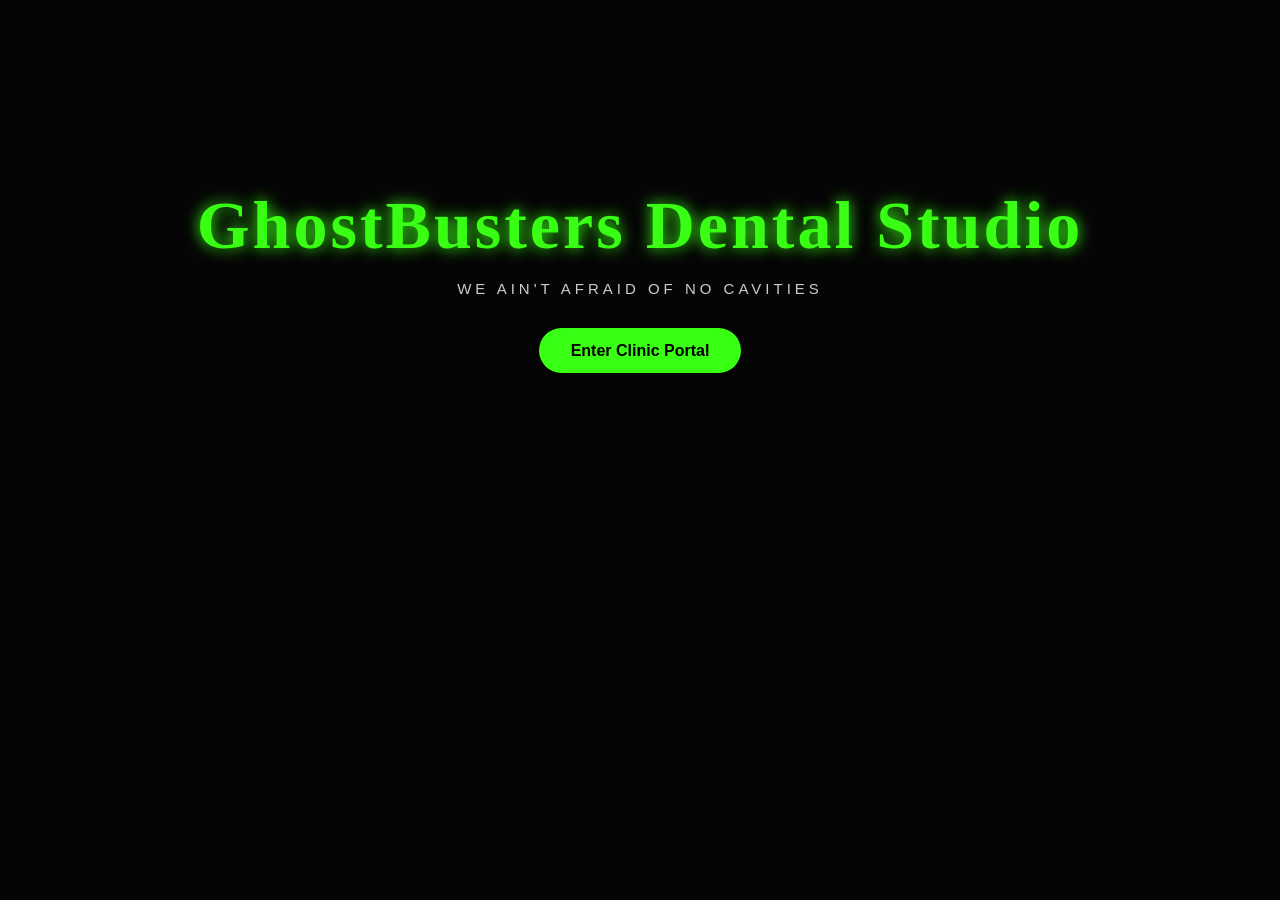
==== commit a9ba917f: "Add files via upload" ====
--- a/index.html
+++ b/index.html
@@ -1,79 +1,15 @@
-<!DOCTYPE html>
-<html lang="en">
-<head>
-  <meta charset="UTF-8">
-  <meta name="viewport" content="width=device-width, initial-scale=1.0">
-  <title>SmileCare | Sign In</title>
-  <link rel="stylesheet" href="style.css">
-</head>
-<body>
-
-  <!-- Login Screen -->
-  <div class="login-screen">
-    <div class="login-card">
-      <div class="login-brand">
-        <span class="tooth">◉</span> SmileCare
-      </div>
-      <h1>Welcome back</h1>
-      <p>Sign in to your dental practice workspace.</p>
-
-      <form id="loginForm">
-        <div class="field">
-          <label for="loginEmail">Email address</label>
-          <input id="loginEmail" type="email" value="admin@smilecare.demo" required>
-        </div>
-
-        <div class="field">
-          <label for="loginPassword">Password</label>
-          <input id="loginPassword" type="password" value="SmileCare123!" required minlength="6">
-        </div>
-
-        <div class="field">
-          <label for="loginRole">Demo role</label>
-          <select id="loginRole">
-            <option value="Admin">Administrator</option>
-            <option value="Staff">Staff member</option>
-          </select>
-        </div>
-
-        <button type="submit">Sign in securely</button>
-      </form>
-
-      <div class="demo-note">
-        <b>Demo access</b><br>
-        Admin: admin@smilecare.demo / SmileCare123!<br>
-        Staff: staff@smilecare.demo / SmileCare123!<br>
-        <small>Demo-only sign-in. Connect a secure backend before using real patient data.</small>
-      </div>
-    </div>
-  </div>
-
-  <div id="toast" class="toast"></div>
-
-  <!-- Shared Script -->
-  <script src="script.js"></script>
-  <script>
-    // Handle Login Form Submission
-    document.getElementById("loginForm").addEventListener("submit", function(e) {
-      e.preventDefault();
-      const email = document.getElementById("loginEmail").value.trim();
-      const role = document.getElementById("loginRole").value;
-
-      if (!email.includes("@")) {
-        showToast("Enter a valid email address.");
-        return;
-      }
-
-      // Update current user
-      const currentUser = getCurrentUser();
-      currentUser.role = role;
-      currentUser.email = email;
-      currentUser.name = role === "Admin" ? "Dr. Johnson" : "Clinic Staff";
-      saveCurrentUser(currentUser);
-
-      // Redirect to Dashboard
-      window.location.href = "dashboard.html";
-    });
-  </script>
-</body>
-</html>
+<!DOCTYPE html>
+<html>
+<head>
+    <title>GhostBusters Dental Studio</title>
+    <link rel="stylesheet" href="style.css">
+</head>
+<body class="ghost-home">
+
+    <h1 class="ghost-title">GhostBusters Dental Studio</h1>
+    <p class="ghost-sub">WE AIN'T AFRAID OF NO CAVITIES</p>
+
+    <a href="dashboard.html" class="ghost-btn">Enter Clinic Portal</a>
+
+</body>
+</html>
--- a/style.css
+++ b/style.css
@@ -1,875 +1,160 @@
-/* ==========================================================================
-   SmileCare - Dental Practice Manager
-   Main Stylesheet (style.css)
-   Clean, easy-to-understand CSS for the multi-page dental clinic system
-   ========================================================================== */
-
-/* 1. CSS Variables & Theme Colors */
-:root {
-  --navy: #142747;
-  --blue: #2167d5;
-  --pale: #edf4ff;
-  --ink: #17233f;
-  --muted: #6e7b96;
-  --line: #e1e8f5;
-  --bg: #f5f8fe;
-  --green: #d7f8e7;
-  --orange: #ffead9;
-  --purple: #eee4ff;
-}
-
-/* 2. Global Resets & Typography */
-* {
-  box-sizing: border-box;
-}
-
-body {
-  margin: 0;
-  font-family: 'Inter', 'Segoe UI', Arial, sans-serif;
-  background: var(--bg);
-  color: var(--ink);
-}
-
-button, input, select, textarea {
-  font: inherit;
-}
-
-/* 3. Button Styles */
-button, .btn {
-  cursor: pointer;
-  border: 0;
-  border-radius: 11px;
-  padding: 11px 14px;
-  background: var(--blue);
-  color: white;
-  font-weight: 650;
-  text-decoration: none;
-  display: inline-flex;
-  align-items: center;
-  justify-content: center;
-  gap: 6px;
-  transition: opacity 0.2s;
-}
-
-button:hover, .btn:hover {
-  opacity: 0.93;
-}
-
-button.secondary, .btn.secondary {
-  background: white;
-  color: var(--blue);
-  border: 1px solid #bfd2f7;
-}
-
-button.ghost, .btn.ghost {
-  background: transparent;
-  color: var(--ink);
-}
-
-button.danger, .btn.danger {
-  background: #fff0f0;
-  color: #bd3030;
-  border: 1px solid #ffd2d2;
-}
-
-/* 4. Layout: App Wrapper, Sidebar, Main Area */
-.app {
-  display: flex;
-  min-height: 100vh;
-}
-
-.sidebar {
-  width: 235px;
-  background: linear-gradient(160deg, #142747, #192e50);
-  color: #fff;
-  padding: 25px 14px;
-  display: flex;
-  flex-direction: column;
-  gap: 8px;
-  flex-shrink: 0;
-}
-
-.brand {
-  display: flex;
-  align-items: center;
-  gap: 10px;
-  padding: 0 9px 28px;
-  font-size: 20px;
-  font-weight: 800;
-  text-decoration: none;
-  color: #fff;
-}
-
-.tooth {
-  font-size: 30px;
-  color: #8de0ff;
-}
-
-.brand small {
-  display: block;
-  font-size: 11px;
-  font-weight: 400;
-  margin-top: 3px;
-  color: #c5d7f5;
-}
-
-.nav {
-  display: flex;
-  align-items: center;
-  gap: 12px;
-  text-align: left;
-  background: transparent;
-  color: #dbe5f8;
-  font-weight: 500;
-  border-radius: 11px;
-  padding: 11px 14px;
-  text-decoration: none;
-  border: 0;
-  font-size: 14px;
-  transition: background 0.15s, color 0.15s;
-}
-
-.nav.active, .nav:hover {
-  background: #2e5b98;
-  color: white;
-}
-
-.nav .ico {
-  width: 22px;
-  text-align: center;
-  font-size: 18px;
-}
-
-.side-bottom {
-  margin-top: auto;
-  border-radius: 17px;
-  background: #477eb8;
-  padding: 19px;
-  text-align: center;
-  color: white;
-}
-
-.side-bottom b {
-  display: block;
-  font-size: 15px;
-  margin-bottom: 5px;
-}
-
-/* 5. Topbar & Header */
-.main {
-  flex: 1;
-  min-width: 0;
-}
-
-.topbar {
-  height: 77px;
-  background: white;
-  border-bottom: 1px solid var(--line);
-  display: flex;
-  align-items: center;
-  justify-content: space-between;
-  padding: 0 28px;
-  gap: 18px;
-}
-
-.global-search {
-  width: min(680px, 70%);
-  position: relative;
-}
-
-.global-search input {
-  width: 100%;
-  border: 0;
-  background: #f0f4fc;
-  border-radius: 15px;
-  padding: 14px 18px 14px 42px;
-  outline: none;
-}
-
-.global-search span {
-  position: absolute;
-  left: 15px;
-  top: 12px;
-  font-size: 18px;
-  color: #7b8ea8;
-}
-
-.top-user {
-  display: flex;
-  align-items: center;
-  gap: 10px;
-  font-size: 13px;
-}
-
-.avatar {
-  width: 42px;
-  height: 42px;
-  border-radius: 50%;
-  background: #3d6eac;
-  color: white;
-  display: grid;
-  place-items: center;
-  font-weight: 800;
-}
-
-/* 6. Main Content Area */
-.content {
-  padding: 27px 28px 40px;
-  max-width: 1600px;
-  margin: auto;
-}
-
-.welcome {
-  display: flex;
-  justify-content: space-between;
-  gap: 18px;
-  align-items: flex-start;
-  margin-bottom: 24px;
-}
-
-.welcome h1 {
-  margin: 3px 0 7px;
-  font-size: 30px;
-  letter-spacing: -0.6px;
-}
-
-.welcome p {
-  margin: 0;
-  color: var(--muted);
-}
-
-.datepill {
-  background: white;
-  border: 1px solid var(--line);
-  border-radius: 12px;
-  padding: 12px 15px;
-  white-space: nowrap;
-  font-size: 13px;
-}
-
-/* 7. Overview Statistics Cards */
-.stats {
-  display: grid;
-  grid-template-columns: repeat(4, minmax(0, 1fr));
-  gap: 15px;
-  margin-bottom: 20px;
-}
-
-.stat {
-  border-radius: 15px;
-  padding: 19px;
-  border: 1px solid var(--line);
-  background: white;
-  min-height: 120px;
-}
-
-.stat.blue { background: #e1efff; }
-.stat.green { background: #dcfaea; }
-.stat.purple { background: #efe5ff; }
-.stat.orange { background: #fff0e2; }
-
-.stat .symbol {
-  font-size: 23px;
-  float: left;
-  margin-right: 13px;
-  background: #ffffff8a;
-  border-radius: 12px;
-  padding: 10px;
-}
-
-.stat strong {
-  display: block;
-  font-size: 29px;
-  margin: 2px 0 4px;
-}
-
-.stat small {
-  font-size: 13px;
-  color: #4a5568;
-}
-
-.stat a {
-  display: block;
-  margin: 13px 0 0 57px;
-  color: #074db9;
-  font-size: 13px;
-  font-weight: 700;
-  cursor: pointer;
-  text-decoration: none;
-}
-
-/* 8. Panels, Tables & Grids */
-.dashboard-grid {
-  display: grid;
-  grid-template-columns: minmax(0, 1.45fr) minmax(270px, 0.9fr) minmax(190px, 0.48fr);
-  gap: 15px;
-  align-items: start;
-}
-
-.bottom-grid {
-  display: grid;
-  grid-template-columns: minmax(0, 1.45fr) minmax(0, 1fr);
-  gap: 15px;
-  margin-top: 15px;
-}
-
-.panel {
-  background: white;
-  border: 1px solid var(--line);
-  border-radius: 15px;
-  padding: 17px 15px;
-  box-shadow: 0 3px 12px #1b407108;
-  min-width: 0;
-}
-
-.panel-head {
-  display: flex;
-  align-items: center;
-  justify-content: space-between;
-  gap: 10px;
-  margin: 0 0 15px;
-}
-
-.panel-head h2 {
-  font-size: 18px;
-  margin: 0;
-}
-
-.link {
-  background: transparent;
-  color: #0754c9;
-  padding: 4px;
-  font-size: 13px;
-  text-decoration: none;
-  border: 0;
-  cursor: pointer;
-}
-
-.table-wrap {
-  overflow-x: auto;
-}
-
-table {
-  width: 100%;
-  border-collapse: collapse;
-  white-space: nowrap;
-  font-size: 13px;
-}
-
-th {
-  background: #f0f4fc;
-  text-align: left;
-  padding: 12px 9px;
-  font-weight: 700;
-}
-
-td {
-  padding: 12px 9px;
-  border-bottom: 1px solid #e9eef8;
-  vertical-align: middle;
-}
-
-tr:last-child td {
-  border-bottom: 0;
-}
-
-/* Status Badges */
-.status {
-  display: inline-block;
-  padding: 5px 10px;
-  border-radius: 20px;
-  font-size: 12px;
-  font-weight: 700;
-}
-
-.confirmed, .active-status {
-  background: var(--green);
-  color: #087b42;
-}
-
-.pending, .follow-status {
-  background: var(--orange);
-  color: #b74b00;
-}
-
-.cancelled {
-  background: #ffe4e4;
-  color: #b42323;
-}
-
-.view {
-  padding: 6px 11px;
-  background: white;
-  border: 1px solid #bfd2f7;
-  color: #0754c9;
-  font-size: 12px;
-  border-radius: 8px;
-  cursor: pointer;
-  margin-right: 4px;
-}
-
-/* 9. Calendar Component */
-.calendar {
-  padding: 15px;
-}
-
-.cal-head {
-  display: flex;
-  justify-content: space-between;
-  align-items: center;
-  margin-bottom: 14px;
-}
-
-.cal-head button {
-  padding: 5px 9px;
-  background: transparent;
-  color: var(--ink);
-  border: 0;
-  font-size: 18px;
-}
-
-.cal-grid {
-  display: grid;
-  grid-template-columns: repeat(7, 1fr);
-  text-align: center;
-  gap: 6px;
-  font-size: 13px;
-}
-
-.cal-grid span {
-  padding: 8px 0;
-  border-radius: 50%;
-}
-
-.cal-grid .dayname {
-  font-weight: 700;
-  background: #f2f5fb;
-  border-radius: 6px;
-}
-
-.cal-grid .today {
-  background: var(--blue);
-  color: white;
-}
-
-/* 10. Quick Actions & Profile Mini */
-.quick {
-  padding: 0;
-  overflow: hidden;
-}
-
-.quick h2 {
-  margin: 0;
-  padding: 16px;
-  background: var(--navy);
-  color: white;
-  font-size: 16px;
-}
-
-.quick-actions {
-  padding: 12px;
-  display: grid;
-  gap: 9px;
-}
-
-.quick-actions button, .quick-actions a {
-  width: 100%;
-  font-size: 13px;
-  padding: 11px 8px;
-  text-decoration: none;
-}
-
-.profile-mini {
-  margin-top: 13px;
-  text-align: center;
-}
-
-.profile-mini .avatar {
-  margin: 8px auto 10px;
-  width: 60px;
-  height: 60px;
-  font-size: 19px;
-}
-
-.profile-mini p {
-  margin: 5px;
-}
-
-.profile-mini .secondary {
-  margin-top: 12px;
-  width: 100%;
-}
-
-.searchbox {
-  width: 180px;
-  max-width: 50%;
-  padding: 9px 11px;
-  border: 1px solid #d5dff0;
-  border-radius: 10px;
-  outline: none;
-}
-
-/* 11. Activity Timeline */
-.activity {
-  display: grid;
-  gap: 17px;
-}
-
-.activity-item {
-  border-left: 2px solid #c8dcff;
-  padding-left: 15px;
-  position: relative;
-  font-size: 14px;
-}
-
-.activity-item:before {
-  content: "";
-  position: absolute;
-  width: 9px;
-  height: 9px;
-  border: 3px solid var(--blue);
-  background: white;
-  border-radius: 50%;
-  left: -7px;
-  top: 2px;
-}
-
-.activity-item small {
-  display: block;
-  color: var(--muted);
-  margin-top: 4px;
-}
-
-/* 12. Page Titles, Filters & Forms */
-.page-title {
-  display: flex;
-  justify-content: space-between;
-  align-items: center;
-  gap: 15px;
-  margin-bottom: 18px;
-}
-
-.page-title h1 {
-  margin: 0;
-  font-size: 27px;
-}
-
-.filters {
-  display: flex;
-  gap: 10px;
-  flex-wrap: wrap;
-  margin-bottom: 15px;
-}
-
-.filters input, .filters select {
-  border: 1px solid var(--line);
-  border-radius: 10px;
-  padding: 10px;
-  background: white;
-  outline: none;
-}
-
-.form-card {
-  max-width: 850px;
-  background: white;
-  border: 1px solid var(--line);
-  border-radius: 16px;
-  padding: 23px;
-}
-
-.form-grid {
-  display: grid;
-  grid-template-columns: repeat(2, minmax(0, 1fr));
-  gap: 15px;
-}
-
-.field label {
-  display: block;
-  font-size: 13px;
-  font-weight: 700;
-  margin-bottom: 7px;
-}
-
-.field input, .field select, .field textarea {
-  width: 100%;
-  padding: 12px;
-  border: 1px solid #d8e1f0;
-  border-radius: 10px;
-  background: white;
-  outline: none;
-}
-
-.field textarea {
-  min-height: 85px;
-  resize: vertical;
-}
-
-.field.full {
-  grid-column: 1 / -1;
-}
-
-.form-actions {
-  display: flex;
-  gap: 10px;
-  margin-top: 18px;
-}
-
-.empty {
-  padding: 24px;
-  text-align: center;
-  color: var(--muted);
-}
-
-/* 13. Toast Notification */
-.toast {
-  position: fixed;
-  bottom: 20px;
-  right: 20px;
-  background: #142747;
-  color: white;
-  padding: 14px 18px;
-  border-radius: 12px;
-  box-shadow: 0 8px 28px rgba(0,0,0,0.15);
-  display: none;
-  z-index: 100;
-  font-size: 14px;
-}
-
-/* 14. Modal Dialogs */
-.modal-backdrop {
-  position: fixed;
-  inset: 0;
-  background: rgba(16, 32, 61, 0.47);
-  display: none;
-  align-items: center;
-  justify-content: center;
-  padding: 20px;
-  z-index: 50;
-}
-
-.modal {
-  background: white;
-  border-radius: 17px;
-  padding: 24px;
-  max-width: 520px;
-  width: 100%;
-  max-height: 90vh;
-  overflow: auto;
-}
-
-.modal-head {
-  display: flex;
-  justify-content: space-between;
-  align-items: center;
-  margin-bottom: 15px;
-}
-
-.modal-head h2 {
-  margin: 0;
-  font-size: 20px;
-}
-
-.close {
-  background: #edf2fb;
-  color: var(--ink);
-  padding: 7px 10px;
-  border-radius: 8px;
-  border: 0;
-  cursor: pointer;
-  font-size: 14px;
-}
-
-/* 15. Login Page Styles */
-.login-screen {
-  min-height: 100vh;
-  display: grid;
-  place-items: center;
-  background: linear-gradient(140deg, #e8f2ff, #f9fbff);
-}
-
-.login-card {
-  width: min(420px, calc(100% - 30px));
-  background: white;
-  padding: 30px;
-  border-radius: 20px;
-  box-shadow: 0 20px 70px rgba(32, 63, 115, 0.11);
-}
-
-.login-brand {
-  text-align: center;
-  font-size: 23px;
-  font-weight: 800;
-  margin-bottom: 24px;
-}
-
-.login-card h1 {
-  font-size: 24px;
-  margin-bottom: 6px;
-}
-
-.login-card p {
-  color: var(--muted);
-  font-size: 14px;
-}
-
-.login-card .field {
-  margin: 15px 0;
-}
-
-.login-card button {
-  width: 100%;
-  margin-top: 8px;
-}
-
-.demo-note {
-  background: #f0f5ff;
-  border-radius: 10px;
-  padding: 12px;
-  font-size: 12px;
-  color: #425879;
-  line-height: 1.6;
-  margin-top: 15px;
-}
-
-/* 16. Responsive Media Queries */
-@media (max-width: 1200px) {
-  .dashboard-grid {
-    grid-template-columns: minmax(0, 1.5fr) minmax(270px, 1fr);
-  }
-  .quick-column {
-    grid-column: 1 / -1;
-    display: grid;
-    grid-template-columns: 1fr 1fr;
-    gap: 12px;
-  }
-  .quick-column .profile-mini {
-    margin-top: 0;
-  }
-  .stats {
-    grid-template-columns: repeat(2, minmax(0, 1fr));
-  }
-}
-
-@media (max-width: 800px) {
-  .sidebar {
-    width: 72px;
-    padding: 18px 8px;
-  }
-  .brand {
-    padding: 0 8px 25px;
-  }
-  .brand-text, .nav .nav-label, .side-bottom {
-    display: none;
-  }
-  .nav {
-    justify-content: center;
-    padding: 13px 5px;
-  }
-  .nav .ico {
-    font-size: 20px;
-  }
-  .topbar {
-    padding: 0 14px;
-  }
-  .content {
-    padding: 20px 14px;
-  }
-  .welcome h1 {
-    font-size: 24px;
-  }
-  .dashboard-grid, .bottom-grid {
-    grid-template-columns: 1fr;
-  }
-  .quick-column {
-    grid-column: auto;
-  }
-  .datepill {
-    display: none;
-  }
-  .global-search {
-    width: 100%;
-  }
-  .top-user .user-text {
-    display: none;
-  }
-}
-
-@media (max-width: 520px) {
-  .sidebar {
-    position: fixed;
-    bottom: 0;
-    left: 0;
-    right: 0;
-    width: 100%;
-    height: 62px;
-    z-index: 4;
-    flex-direction: row;
-    justify-content: space-around;
-    padding: 5px;
-    background: var(--navy);
-  }
-  .brand {
-    display: none;
-  }
-  .nav {
-    flex: 1;
-    justify-content: center;
-    padding: 8px 3px;
-  }
-  .nav .ico {
-    font-size: 19px;
-  }
-  .main {
-    padding-bottom: 65px;
-  }
-  .stats {
-    gap: 9px;
-  }
-  .stat {
-    padding: 13px;
-    min-height: 110px;
-  }
-  .stat .symbol {
-    float: none;
-    display: inline-block;
-    padding: 6px;
-    margin: 0 0 5px;
-  }
-  .stat strong {
-    font-size: 23px;
-  }
-  .stat a {
-    margin: 8px 0 0;
-  }
-  .welcome {
-    display: block;
-  }
-  .welcome h1 {
-    font-size: 22px;
-  }
-  .welcome p {
-    font-size: 13px;
-  }
-  .form-grid {
-    grid-template-columns: 1fr;
-  }
-  .field.full {
-    grid-column: auto;
-  }
-  .quick-column {
-    grid-template-columns: 1fr;
-  }
-  .topbar {
-    height: 66px;
-  }
-  .top-user .avatar {
-    width: 35px;
-    height: 35px;
-  }
-  .panel {
-    padding: 13px 10px;
-  }
-  .page-title h1 {
-    font-size: 23px;
-  }
-}
+body {
+    background-color: black;
+    color: white;
+    font-family: Arial, sans-serif;
+    margin: 0;
+    padding: 0;
+}
+
+.ghost-home {
+    background-color: #050505;
+    text-align: center;
+    padding-top: 140px;
+}
+
+.ghost-title {
+    font-family: 'Brush Script MT', 'Comic Sans MS', cursive;
+    font-size: 68px;
+    color: #39ff14;
+    letter-spacing: 3px;
+    margin-bottom: 10px;
+    text-shadow: 0 0 15px #39ff14;
+}
+
+.ghost-sub {
+    color: #cccccc;
+    font-size: 15px;
+    letter-spacing: 4px;
+    margin-bottom: 45px;
+}
+
+.ghost-btn {
+    background-color: #39ff14;
+    color: black;
+    font-weight: bold;
+    padding: 14px 32px;
+    font-size: 16px;
+    border-radius: 30px;
+    text-decoration: none;
+}
+
+.navbar {
+    background-color: #141820;
+    padding: 18px 30px;
+    border-bottom: 2px solid #39ff14;
+    display: flex;
+    justify-content: space-between;
+    align-items: center;
+}
+
+.logo {
+    color: #39ff14;
+    font-family: 'Brush Script MT', cursive;
+    font-size: 28px;
+    text-decoration: none;
+}
+
+.green {
+    color: #39ff14;
+}
+
+.menu a {
+    color: white;
+    text-decoration: none;
+    margin-left: 18px;
+    font-weight: bold;
+    font-size: 14px;
+}
+
+.menu a:hover {
+    color: #39ff14;
+}
+
+.container {
+    width: 85%;
+    max-width: 900px;
+    margin: 30px auto;
+}
+
+.box {
+    background-color: #141820;
+    padding: 25px;
+    border: 1px solid #2a303c;
+    border-radius: 8px;
+    margin-bottom: 25px;
+}
+
+.small-box {
+    max-width: 420px;
+    margin: 30px auto;
+}
+
+.row {
+    display: flex;
+    gap: 20px;
+}
+
+.card {
+    flex: 1;
+    background-color: #141820;
+    padding: 20px;
+    border: 1px solid #2a303c;
+    border-radius: 8px;
+    text-align: center;
+}
+
+input, select {
+    width: 95%;
+    padding: 10px;
+    margin: 8px 0 15px 0;
+    background-color: #0b0d10;
+    color: white;
+    border: 1px solid #444;
+    border-radius: 4px;
+}
+
+.btn {
+    background-color: #39ff14;
+    color: black;
+    font-weight: bold;
+    padding: 10px 20px;
+    border: none;
+    border-radius: 4px;
+    cursor: pointer;
+    text-decoration: none;
+    display: inline-block;
+}
+
+.btn-red {
+    background-color: #ff4d4d;
+    color: white;
+    padding: 6px 10px;
+    border: none;
+    border-radius: 4px;
+    cursor: pointer;
+}
+
+table {
+    width: 100%;
+    border-collapse: collapse;
+    margin-top: 15px;
+}
+
+th, td {
+    border: 1px solid #2a303c;
+    padding: 12px;
+    text-align: left;
+}
+
+th {
+    background-color: #1c222d;
+    color: #39ff14;
+}
+
+.footer {
+    text-align: center;
+    padding: 20px;
+    color: #888;
+    border-top: 1px solid #2a303c;
+    margin-top: 40px;
+}
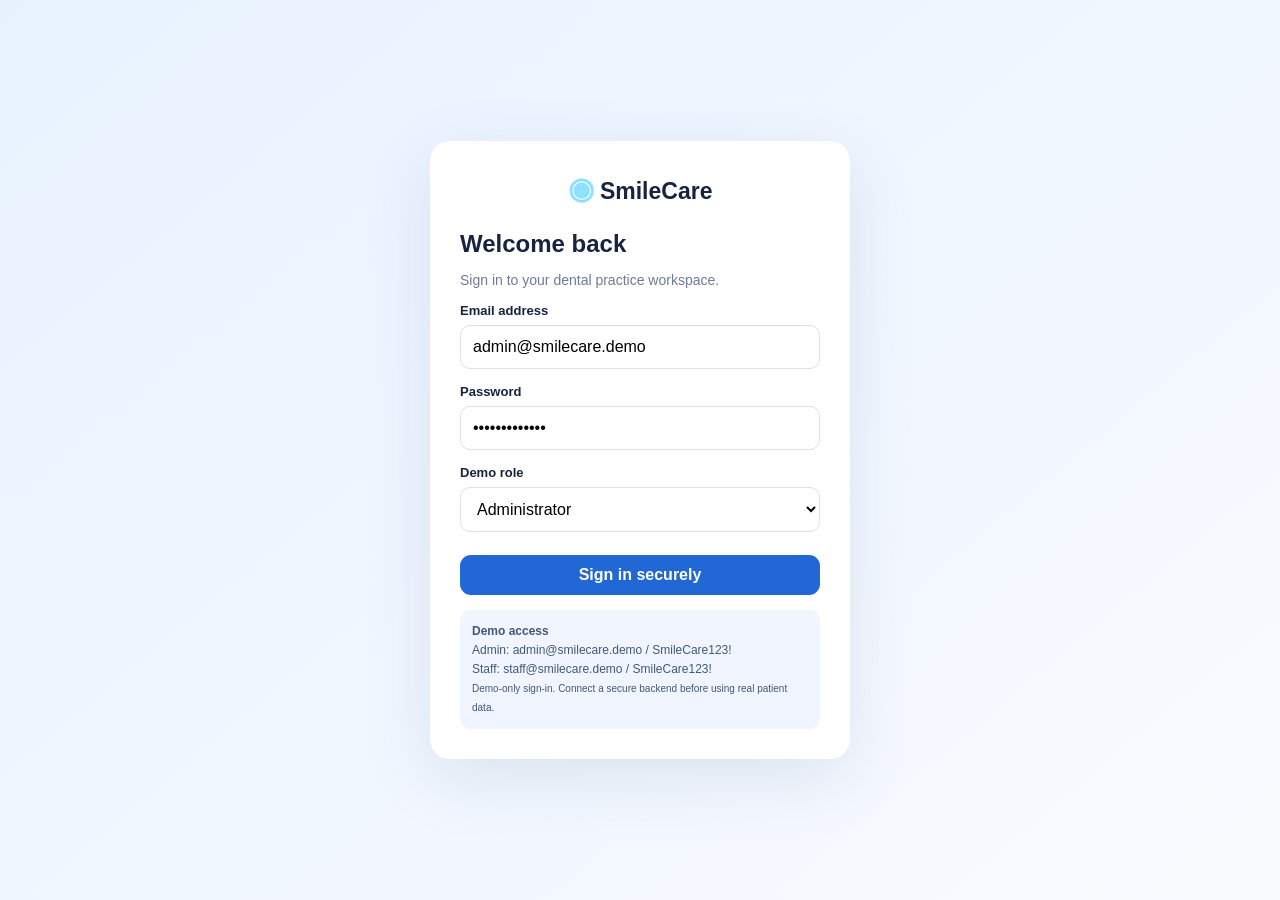
==== commit e5f46897: "Add files via upload" ====
--- a/index.html
+++ b/index.html
@@ -1,15 +1,79 @@
-<!DOCTYPE html>
-<html>
-<head>
-    <title>GhostBusters Dental Studio</title>
-    <link rel="stylesheet" href="style.css">
-</head>
-<body class="ghost-home">
-
-    <h1 class="ghost-title">GhostBusters Dental Studio</h1>
-    <p class="ghost-sub">WE AIN'T AFRAID OF NO CAVITIES</p>
-
-    <a href="dashboard.html" class="ghost-btn">Enter Clinic Portal</a>
-
-</body>
-</html>+<!DOCTYPE html>
+<html lang="en">
+<head>
+  <meta charset="UTF-8">
+  <meta name="viewport" content="width=device-width, initial-scale=1.0">
+  <title>SmileCare | Sign In</title>
+  <link rel="stylesheet" href="style.css">
+</head>
+<body>
+
+  <!-- Login Screen -->
+  <div class="login-screen">
+    <div class="login-card">
+      <div class="login-brand">
+        <span class="tooth">◉</span> SmileCare
+      </div>
+      <h1>Welcome back</h1>
+      <p>Sign in to your dental practice workspace.</p>
+
+      <form id="loginForm">
+        <div class="field">
+          <label for="loginEmail">Email address</label>
+          <input id="loginEmail" type="email" value="admin@smilecare.demo" required>
+        </div>
+
+        <div class="field">
+          <label for="loginPassword">Password</label>
+          <input id="loginPassword" type="password" value="SmileCare123!" required minlength="6">
+        </div>
+
+        <div class="field">
+          <label for="loginRole">Demo role</label>
+          <select id="loginRole">
+            <option value="Admin">Administrator</option>
+            <option value="Staff">Staff member</option>
+          </select>
+        </div>
+
+        <button type="submit">Sign in securely</button>
+      </form>
+
+      <div class="demo-note">
+        <b>Demo access</b><br>
+        Admin: admin@smilecare.demo / SmileCare123!<br>
+        Staff: staff@smilecare.demo / SmileCare123!<br>
+        <small>Demo-only sign-in. Connect a secure backend before using real patient data.</small>
+      </div>
+    </div>
+  </div>
+
+  <div id="toast" class="toast"></div>
+
+  <!-- Shared Script -->
+  <script src="script.js"></script>
+  <script>
+    // Handle Login Form Submission
+    document.getElementById("loginForm").addEventListener("submit", function(e) {
+      e.preventDefault();
+      const email = document.getElementById("loginEmail").value.trim();
+      const role = document.getElementById("loginRole").value;
+
+      if (!email.includes("@")) {
+        showToast("Enter a valid email address.");
+        return;
+      }
+
+      // Update current user
+      const currentUser = getCurrentUser();
+      currentUser.role = role;
+      currentUser.email = email;
+      currentUser.name = role === "Admin" ? "Dr. Johnson" : "Clinic Staff";
+      saveCurrentUser(currentUser);
+
+      // Redirect to Dashboard
+      window.location.href = "dashboard.html";
+    });
+  </script>
+</body>
+</html>
--- a/style.css
+++ b/style.css
@@ -1,160 +1,875 @@
-body {
-    background-color: black;
-    color: white;
-    font-family: Arial, sans-serif;
-    margin: 0;
-    padding: 0;
-}
-
-.ghost-home {
-    background-color: #050505;
-    text-align: center;
-    padding-top: 140px;
-}
-
-.ghost-title {
-    font-family: 'Brush Script MT', 'Comic Sans MS', cursive;
-    font-size: 68px;
-    color: #39ff14;
-    letter-spacing: 3px;
-    margin-bottom: 10px;
-    text-shadow: 0 0 15px #39ff14;
-}
-
-.ghost-sub {
-    color: #cccccc;
-    font-size: 15px;
-    letter-spacing: 4px;
-    margin-bottom: 45px;
-}
-
-.ghost-btn {
-    background-color: #39ff14;
-    color: black;
-    font-weight: bold;
-    padding: 14px 32px;
-    font-size: 16px;
-    border-radius: 30px;
-    text-decoration: none;
-}
-
-.navbar {
-    background-color: #141820;
-    padding: 18px 30px;
-    border-bottom: 2px solid #39ff14;
-    display: flex;
-    justify-content: space-between;
-    align-items: center;
-}
-
-.logo {
-    color: #39ff14;
-    font-family: 'Brush Script MT', cursive;
-    font-size: 28px;
-    text-decoration: none;
-}
-
-.green {
-    color: #39ff14;
-}
-
-.menu a {
-    color: white;
-    text-decoration: none;
-    margin-left: 18px;
-    font-weight: bold;
-    font-size: 14px;
-}
-
-.menu a:hover {
-    color: #39ff14;
-}
-
-.container {
-    width: 85%;
-    max-width: 900px;
-    margin: 30px auto;
-}
-
-.box {
-    background-color: #141820;
-    padding: 25px;
-    border: 1px solid #2a303c;
-    border-radius: 8px;
-    margin-bottom: 25px;
-}
-
-.small-box {
-    max-width: 420px;
-    margin: 30px auto;
-}
-
-.row {
-    display: flex;
-    gap: 20px;
-}
-
-.card {
-    flex: 1;
-    background-color: #141820;
-    padding: 20px;
-    border: 1px solid #2a303c;
-    border-radius: 8px;
-    text-align: center;
-}
-
-input, select {
-    width: 95%;
-    padding: 10px;
-    margin: 8px 0 15px 0;
-    background-color: #0b0d10;
-    color: white;
-    border: 1px solid #444;
-    border-radius: 4px;
-}
-
-.btn {
-    background-color: #39ff14;
-    color: black;
-    font-weight: bold;
-    padding: 10px 20px;
-    border: none;
-    border-radius: 4px;
-    cursor: pointer;
-    text-decoration: none;
-    display: inline-block;
-}
-
-.btn-red {
-    background-color: #ff4d4d;
-    color: white;
-    padding: 6px 10px;
-    border: none;
-    border-radius: 4px;
-    cursor: pointer;
-}
-
-table {
-    width: 100%;
-    border-collapse: collapse;
-    margin-top: 15px;
-}
-
-th, td {
-    border: 1px solid #2a303c;
-    padding: 12px;
-    text-align: left;
-}
-
-th {
-    background-color: #1c222d;
-    color: #39ff14;
-}
-
-.footer {
-    text-align: center;
-    padding: 20px;
-    color: #888;
-    border-top: 1px solid #2a303c;
-    margin-top: 40px;
-}+/* ==========================================================================
+   SmileCare - Dental Practice Manager
+   Main Stylesheet (style.css)
+   Clean, easy-to-understand CSS for the multi-page dental clinic system
+   ========================================================================== */
+
+/* 1. CSS Variables & Theme Colors */
+:root {
+  --navy: #142747;
+  --blue: #2167d5;
+  --pale: #edf4ff;
+  --ink: #17233f;
+  --muted: #6e7b96;
+  --line: #e1e8f5;
+  --bg: #f5f8fe;
+  --green: #d7f8e7;
+  --orange: #ffead9;
+  --purple: #eee4ff;
+}
+
+/* 2. Global Resets & Typography */
+* {
+  box-sizing: border-box;
+}
+
+body {
+  margin: 0;
+  font-family: 'Inter', 'Segoe UI', Arial, sans-serif;
+  background: var(--bg);
+  color: var(--ink);
+}
+
+button, input, select, textarea {
+  font: inherit;
+}
+
+/* 3. Button Styles */
+button, .btn {
+  cursor: pointer;
+  border: 0;
+  border-radius: 11px;
+  padding: 11px 14px;
+  background: var(--blue);
+  color: white;
+  font-weight: 650;
+  text-decoration: none;
+  display: inline-flex;
+  align-items: center;
+  justify-content: center;
+  gap: 6px;
+  transition: opacity 0.2s;
+}
+
+button:hover, .btn:hover {
+  opacity: 0.93;
+}
+
+button.secondary, .btn.secondary {
+  background: white;
+  color: var(--blue);
+  border: 1px solid #bfd2f7;
+}
+
+button.ghost, .btn.ghost {
+  background: transparent;
+  color: var(--ink);
+}
+
+button.danger, .btn.danger {
+  background: #fff0f0;
+  color: #bd3030;
+  border: 1px solid #ffd2d2;
+}
+
+/* 4. Layout: App Wrapper, Sidebar, Main Area */
+.app {
+  display: flex;
+  min-height: 100vh;
+}
+
+.sidebar {
+  width: 235px;
+  background: linear-gradient(160deg, #142747, #192e50);
+  color: #fff;
+  padding: 25px 14px;
+  display: flex;
+  flex-direction: column;
+  gap: 8px;
+  flex-shrink: 0;
+}
+
+.brand {
+  display: flex;
+  align-items: center;
+  gap: 10px;
+  padding: 0 9px 28px;
+  font-size: 20px;
+  font-weight: 800;
+  text-decoration: none;
+  color: #fff;
+}
+
+.tooth {
+  font-size: 30px;
+  color: #8de0ff;
+}
+
+.brand small {
+  display: block;
+  font-size: 11px;
+  font-weight: 400;
+  margin-top: 3px;
+  color: #c5d7f5;
+}
+
+.nav {
+  display: flex;
+  align-items: center;
+  gap: 12px;
+  text-align: left;
+  background: transparent;
+  color: #dbe5f8;
+  font-weight: 500;
+  border-radius: 11px;
+  padding: 11px 14px;
+  text-decoration: none;
+  border: 0;
+  font-size: 14px;
+  transition: background 0.15s, color 0.15s;
+}
+
+.nav.active, .nav:hover {
+  background: #2e5b98;
+  color: white;
+}
+
+.nav .ico {
+  width: 22px;
+  text-align: center;
+  font-size: 18px;
+}
+
+.side-bottom {
+  margin-top: auto;
+  border-radius: 17px;
+  background: #477eb8;
+  padding: 19px;
+  text-align: center;
+  color: white;
+}
+
+.side-bottom b {
+  display: block;
+  font-size: 15px;
+  margin-bottom: 5px;
+}
+
+/* 5. Topbar & Header */
+.main {
+  flex: 1;
+  min-width: 0;
+}
+
+.topbar {
+  height: 77px;
+  background: white;
+  border-bottom: 1px solid var(--line);
+  display: flex;
+  align-items: center;
+  justify-content: space-between;
+  padding: 0 28px;
+  gap: 18px;
+}
+
+.global-search {
+  width: min(680px, 70%);
+  position: relative;
+}
+
+.global-search input {
+  width: 100%;
+  border: 0;
+  background: #f0f4fc;
+  border-radius: 15px;
+  padding: 14px 18px 14px 42px;
+  outline: none;
+}
+
+.global-search span {
+  position: absolute;
+  left: 15px;
+  top: 12px;
+  font-size: 18px;
+  color: #7b8ea8;
+}
+
+.top-user {
+  display: flex;
+  align-items: center;
+  gap: 10px;
+  font-size: 13px;
+}
+
+.avatar {
+  width: 42px;
+  height: 42px;
+  border-radius: 50%;
+  background: #3d6eac;
+  color: white;
+  display: grid;
+  place-items: center;
+  font-weight: 800;
+}
+
+/* 6. Main Content Area */
+.content {
+  padding: 27px 28px 40px;
+  max-width: 1600px;
+  margin: auto;
+}
+
+.welcome {
+  display: flex;
+  justify-content: space-between;
+  gap: 18px;
+  align-items: flex-start;
+  margin-bottom: 24px;
+}
+
+.welcome h1 {
+  margin: 3px 0 7px;
+  font-size: 30px;
+  letter-spacing: -0.6px;
+}
+
+.welcome p {
+  margin: 0;
+  color: var(--muted);
+}
+
+.datepill {
+  background: white;
+  border: 1px solid var(--line);
+  border-radius: 12px;
+  padding: 12px 15px;
+  white-space: nowrap;
+  font-size: 13px;
+}
+
+/* 7. Overview Statistics Cards */
+.stats {
+  display: grid;
+  grid-template-columns: repeat(4, minmax(0, 1fr));
+  gap: 15px;
+  margin-bottom: 20px;
+}
+
+.stat {
+  border-radius: 15px;
+  padding: 19px;
+  border: 1px solid var(--line);
+  background: white;
+  min-height: 120px;
+}
+
+.stat.blue { background: #e1efff; }
+.stat.green { background: #dcfaea; }
+.stat.purple { background: #efe5ff; }
+.stat.orange { background: #fff0e2; }
+
+.stat .symbol {
+  font-size: 23px;
+  float: left;
+  margin-right: 13px;
+  background: #ffffff8a;
+  border-radius: 12px;
+  padding: 10px;
+}
+
+.stat strong {
+  display: block;
+  font-size: 29px;
+  margin: 2px 0 4px;
+}
+
+.stat small {
+  font-size: 13px;
+  color: #4a5568;
+}
+
+.stat a {
+  display: block;
+  margin: 13px 0 0 57px;
+  color: #074db9;
+  font-size: 13px;
+  font-weight: 700;
+  cursor: pointer;
+  text-decoration: none;
+}
+
+/* 8. Panels, Tables & Grids */
+.dashboard-grid {
+  display: grid;
+  grid-template-columns: minmax(0, 1.45fr) minmax(270px, 0.9fr) minmax(190px, 0.48fr);
+  gap: 15px;
+  align-items: start;
+}
+
+.bottom-grid {
+  display: grid;
+  grid-template-columns: minmax(0, 1.45fr) minmax(0, 1fr);
+  gap: 15px;
+  margin-top: 15px;
+}
+
+.panel {
+  background: white;
+  border: 1px solid var(--line);
+  border-radius: 15px;
+  padding: 17px 15px;
+  box-shadow: 0 3px 12px #1b407108;
+  min-width: 0;
+}
+
+.panel-head {
+  display: flex;
+  align-items: center;
+  justify-content: space-between;
+  gap: 10px;
+  margin: 0 0 15px;
+}
+
+.panel-head h2 {
+  font-size: 18px;
+  margin: 0;
+}
+
+.link {
+  background: transparent;
+  color: #0754c9;
+  padding: 4px;
+  font-size: 13px;
+  text-decoration: none;
+  border: 0;
+  cursor: pointer;
+}
+
+.table-wrap {
+  overflow-x: auto;
+}
+
+table {
+  width: 100%;
+  border-collapse: collapse;
+  white-space: nowrap;
+  font-size: 13px;
+}
+
+th {
+  background: #f0f4fc;
+  text-align: left;
+  padding: 12px 9px;
+  font-weight: 700;
+}
+
+td {
+  padding: 12px 9px;
+  border-bottom: 1px solid #e9eef8;
+  vertical-align: middle;
+}
+
+tr:last-child td {
+  border-bottom: 0;
+}
+
+/* Status Badges */
+.status {
+  display: inline-block;
+  padding: 5px 10px;
+  border-radius: 20px;
+  font-size: 12px;
+  font-weight: 700;
+}
+
+.confirmed, .active-status {
+  background: var(--green);
+  color: #087b42;
+}
+
+.pending, .follow-status {
+  background: var(--orange);
+  color: #b74b00;
+}
+
+.cancelled {
+  background: #ffe4e4;
+  color: #b42323;
+}
+
+.view {
+  padding: 6px 11px;
+  background: white;
+  border: 1px solid #bfd2f7;
+  color: #0754c9;
+  font-size: 12px;
+  border-radius: 8px;
+  cursor: pointer;
+  margin-right: 4px;
+}
+
+/* 9. Calendar Component */
+.calendar {
+  padding: 15px;
+}
+
+.cal-head {
+  display: flex;
+  justify-content: space-between;
+  align-items: center;
+  margin-bottom: 14px;
+}
+
+.cal-head button {
+  padding: 5px 9px;
+  background: transparent;
+  color: var(--ink);
+  border: 0;
+  font-size: 18px;
+}
+
+.cal-grid {
+  display: grid;
+  grid-template-columns: repeat(7, 1fr);
+  text-align: center;
+  gap: 6px;
+  font-size: 13px;
+}
+
+.cal-grid span {
+  padding: 8px 0;
+  border-radius: 50%;
+}
+
+.cal-grid .dayname {
+  font-weight: 700;
+  background: #f2f5fb;
+  border-radius: 6px;
+}
+
+.cal-grid .today {
+  background: var(--blue);
+  color: white;
+}
+
+/* 10. Quick Actions & Profile Mini */
+.quick {
+  padding: 0;
+  overflow: hidden;
+}
+
+.quick h2 {
+  margin: 0;
+  padding: 16px;
+  background: var(--navy);
+  color: white;
+  font-size: 16px;
+}
+
+.quick-actions {
+  padding: 12px;
+  display: grid;
+  gap: 9px;
+}
+
+.quick-actions button, .quick-actions a {
+  width: 100%;
+  font-size: 13px;
+  padding: 11px 8px;
+  text-decoration: none;
+}
+
+.profile-mini {
+  margin-top: 13px;
+  text-align: center;
+}
+
+.profile-mini .avatar {
+  margin: 8px auto 10px;
+  width: 60px;
+  height: 60px;
+  font-size: 19px;
+}
+
+.profile-mini p {
+  margin: 5px;
+}
+
+.profile-mini .secondary {
+  margin-top: 12px;
+  width: 100%;
+}
+
+.searchbox {
+  width: 180px;
+  max-width: 50%;
+  padding: 9px 11px;
+  border: 1px solid #d5dff0;
+  border-radius: 10px;
+  outline: none;
+}
+
+/* 11. Activity Timeline */
+.activity {
+  display: grid;
+  gap: 17px;
+}
+
+.activity-item {
+  border-left: 2px solid #c8dcff;
+  padding-left: 15px;
+  position: relative;
+  font-size: 14px;
+}
+
+.activity-item:before {
+  content: "";
+  position: absolute;
+  width: 9px;
+  height: 9px;
+  border: 3px solid var(--blue);
+  background: white;
+  border-radius: 50%;
+  left: -7px;
+  top: 2px;
+}
+
+.activity-item small {
+  display: block;
+  color: var(--muted);
+  margin-top: 4px;
+}
+
+/* 12. Page Titles, Filters & Forms */
+.page-title {
+  display: flex;
+  justify-content: space-between;
+  align-items: center;
+  gap: 15px;
+  margin-bottom: 18px;
+}
+
+.page-title h1 {
+  margin: 0;
+  font-size: 27px;
+}
+
+.filters {
+  display: flex;
+  gap: 10px;
+  flex-wrap: wrap;
+  margin-bottom: 15px;
+}
+
+.filters input, .filters select {
+  border: 1px solid var(--line);
+  border-radius: 10px;
+  padding: 10px;
+  background: white;
+  outline: none;
+}
+
+.form-card {
+  max-width: 850px;
+  background: white;
+  border: 1px solid var(--line);
+  border-radius: 16px;
+  padding: 23px;
+}
+
+.form-grid {
+  display: grid;
+  grid-template-columns: repeat(2, minmax(0, 1fr));
+  gap: 15px;
+}
+
+.field label {
+  display: block;
+  font-size: 13px;
+  font-weight: 700;
+  margin-bottom: 7px;
+}
+
+.field input, .field select, .field textarea {
+  width: 100%;
+  padding: 12px;
+  border: 1px solid #d8e1f0;
+  border-radius: 10px;
+  background: white;
+  outline: none;
+}
+
+.field textarea {
+  min-height: 85px;
+  resize: vertical;
+}
+
+.field.full {
+  grid-column: 1 / -1;
+}
+
+.form-actions {
+  display: flex;
+  gap: 10px;
+  margin-top: 18px;
+}
+
+.empty {
+  padding: 24px;
+  text-align: center;
+  color: var(--muted);
+}
+
+/* 13. Toast Notification */
+.toast {
+  position: fixed;
+  bottom: 20px;
+  right: 20px;
+  background: #142747;
+  color: white;
+  padding: 14px 18px;
+  border-radius: 12px;
+  box-shadow: 0 8px 28px rgba(0,0,0,0.15);
+  display: none;
+  z-index: 100;
+  font-size: 14px;
+}
+
+/* 14. Modal Dialogs */
+.modal-backdrop {
+  position: fixed;
+  inset: 0;
+  background: rgba(16, 32, 61, 0.47);
+  display: none;
+  align-items: center;
+  justify-content: center;
+  padding: 20px;
+  z-index: 50;
+}
+
+.modal {
+  background: white;
+  border-radius: 17px;
+  padding: 24px;
+  max-width: 520px;
+  width: 100%;
+  max-height: 90vh;
+  overflow: auto;
+}
+
+.modal-head {
+  display: flex;
+  justify-content: space-between;
+  align-items: center;
+  margin-bottom: 15px;
+}
+
+.modal-head h2 {
+  margin: 0;
+  font-size: 20px;
+}
+
+.close {
+  background: #edf2fb;
+  color: var(--ink);
+  padding: 7px 10px;
+  border-radius: 8px;
+  border: 0;
+  cursor: pointer;
+  font-size: 14px;
+}
+
+/* 15. Login Page Styles */
+.login-screen {
+  min-height: 100vh;
+  display: grid;
+  place-items: center;
+  background: linear-gradient(140deg, #e8f2ff, #f9fbff);
+}
+
+.login-card {
+  width: min(420px, calc(100% - 30px));
+  background: white;
+  padding: 30px;
+  border-radius: 20px;
+  box-shadow: 0 20px 70px rgba(32, 63, 115, 0.11);
+}
+
+.login-brand {
+  text-align: center;
+  font-size: 23px;
+  font-weight: 800;
+  margin-bottom: 24px;
+}
+
+.login-card h1 {
+  font-size: 24px;
+  margin-bottom: 6px;
+}
+
+.login-card p {
+  color: var(--muted);
+  font-size: 14px;
+}
+
+.login-card .field {
+  margin: 15px 0;
+}
+
+.login-card button {
+  width: 100%;
+  margin-top: 8px;
+}
+
+.demo-note {
+  background: #f0f5ff;
+  border-radius: 10px;
+  padding: 12px;
+  font-size: 12px;
+  color: #425879;
+  line-height: 1.6;
+  margin-top: 15px;
+}
+
+/* 16. Responsive Media Queries */
+@media (max-width: 1200px) {
+  .dashboard-grid {
+    grid-template-columns: minmax(0, 1.5fr) minmax(270px, 1fr);
+  }
+  .quick-column {
+    grid-column: 1 / -1;
+    display: grid;
+    grid-template-columns: 1fr 1fr;
+    gap: 12px;
+  }
+  .quick-column .profile-mini {
+    margin-top: 0;
+  }
+  .stats {
+    grid-template-columns: repeat(2, minmax(0, 1fr));
+  }
+}
+
+@media (max-width: 800px) {
+  .sidebar {
+    width: 72px;
+    padding: 18px 8px;
+  }
+  .brand {
+    padding: 0 8px 25px;
+  }
+  .brand-text, .nav .nav-label, .side-bottom {
+    display: none;
+  }
+  .nav {
+    justify-content: center;
+    padding: 13px 5px;
+  }
+  .nav .ico {
+    font-size: 20px;
+  }
+  .topbar {
+    padding: 0 14px;
+  }
+  .content {
+    padding: 20px 14px;
+  }
+  .welcome h1 {
+    font-size: 24px;
+  }
+  .dashboard-grid, .bottom-grid {
+    grid-template-columns: 1fr;
+  }
+  .quick-column {
+    grid-column: auto;
+  }
+  .datepill {
+    display: none;
+  }
+  .global-search {
+    width: 100%;
+  }
+  .top-user .user-text {
+    display: none;
+  }
+}
+
+@media (max-width: 520px) {
+  .sidebar {
+    position: fixed;
+    bottom: 0;
+    left: 0;
+    right: 0;
+    width: 100%;
+    height: 62px;
+    z-index: 4;
+    flex-direction: row;
+    justify-content: space-around;
+    padding: 5px;
+    background: var(--navy);
+  }
+  .brand {
+    display: none;
+  }
+  .nav {
+    flex: 1;
+    justify-content: center;
+    padding: 8px 3px;
+  }
+  .nav .ico {
+    font-size: 19px;
+  }
+  .main {
+    padding-bottom: 65px;
+  }
+  .stats {
+    gap: 9px;
+  }
+  .stat {
+    padding: 13px;
+    min-height: 110px;
+  }
+  .stat .symbol {
+    float: none;
+    display: inline-block;
+    padding: 6px;
+    margin: 0 0 5px;
+  }
+  .stat strong {
+    font-size: 23px;
+  }
+  .stat a {
+    margin: 8px 0 0;
+  }
+  .welcome {
+    display: block;
+  }
+  .welcome h1 {
+    font-size: 22px;
+  }
+  .welcome p {
+    font-size: 13px;
+  }
+  .form-grid {
+    grid-template-columns: 1fr;
+  }
+  .field.full {
+    grid-column: auto;
+  }
+  .quick-column {
+    grid-template-columns: 1fr;
+  }
+  .topbar {
+    height: 66px;
+  }
+  .top-user .avatar {
+    width: 35px;
+    height: 35px;
+  }
+  .panel {
+    padding: 13px 10px;
+  }
+  .page-title h1 {
+    font-size: 23px;
+  }
+}
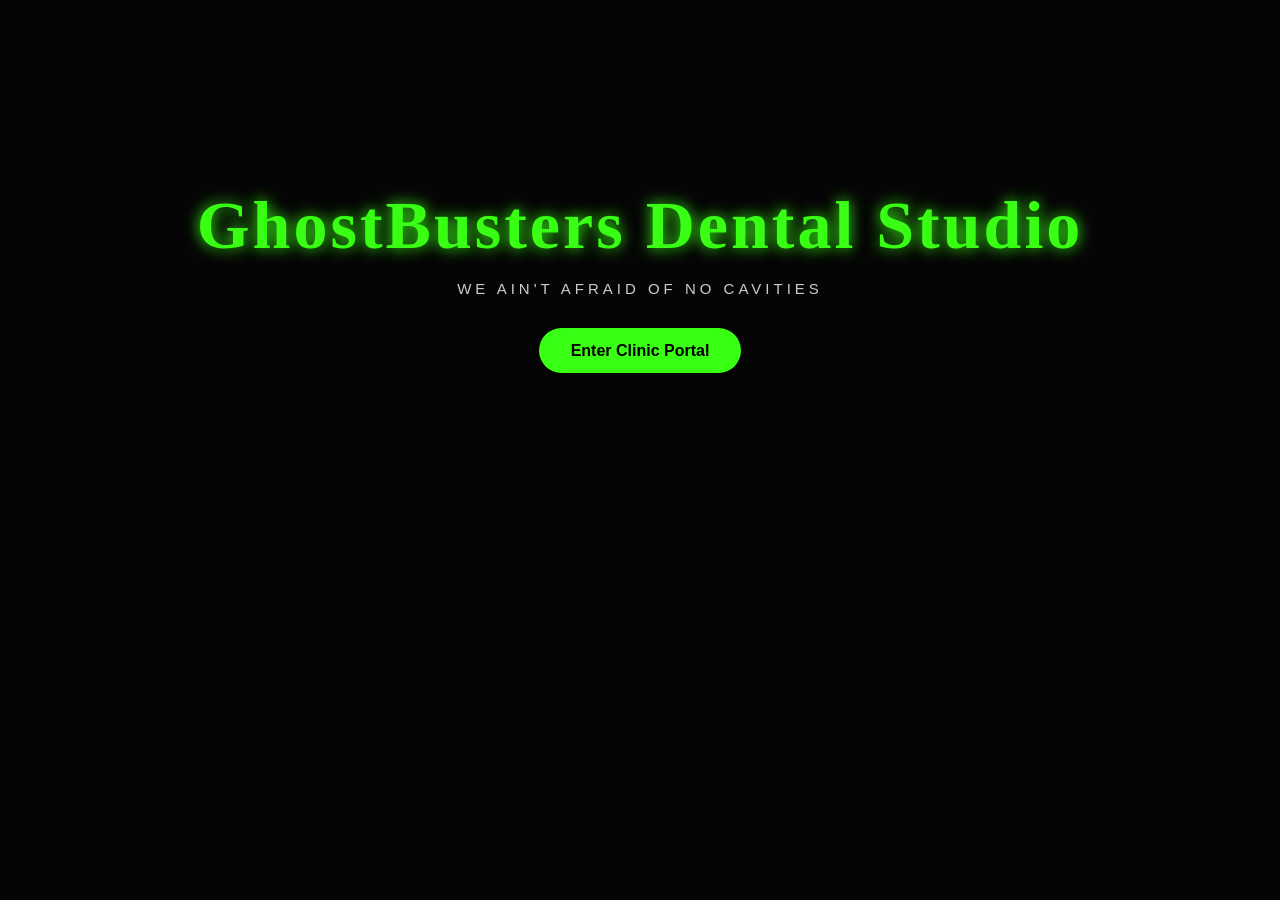
==== commit 2e344d9b: "Add files via upload" ====
--- a/index.html
+++ b/index.html
@@ -1,79 +1,15 @@
 <!DOCTYPE html>
-<html lang="en">
+<html>
 <head>
-  <meta charset="UTF-8">
-  <meta name="viewport" content="width=device-width, initial-scale=1.0">
-  <title>SmileCare | Sign In</title>
-  <link rel="stylesheet" href="style.css">
+    <title>GhostBusters Dental Studio</title>
+    <link rel="stylesheet" href="style.css">
 </head>
-<body>
+<body class="ghost-home">
 
-  <!-- Login Screen -->
-  <div class="login-screen">
-    <div class="login-card">
-      <div class="login-brand">
-        <span class="tooth">◉</span> SmileCare
-      </div>
-      <h1>Welcome back</h1>
-      <p>Sign in to your dental practice workspace.</p>
+    <h1 class="ghost-title">GhostBusters Dental Studio</h1>
+    <p class="ghost-sub">WE AIN'T AFRAID OF NO CAVITIES</p>
 
-      <form id="loginForm">
-        <div class="field">
-          <label for="loginEmail">Email address</label>
-          <input id="loginEmail" type="email" value="admin@smilecare.demo" required>
-        </div>
+    <a href="dashboard.html" class="ghost-btn">Enter Clinic Portal</a>
 
-        <div class="field">
-          <label for="loginPassword">Password</label>
-          <input id="loginPassword" type="password" value="SmileCare123!" required minlength="6">
-        </div>
-
-        <div class="field">
-          <label for="loginRole">Demo role</label>
-          <select id="loginRole">
-            <option value="Admin">Administrator</option>
-            <option value="Staff">Staff member</option>
-          </select>
-        </div>
-
-        <button type="submit">Sign in securely</button>
-      </form>
-
-      <div class="demo-note">
-        <b>Demo access</b><br>
-        Admin: admin@smilecare.demo / SmileCare123!<br>
-        Staff: staff@smilecare.demo / SmileCare123!<br>
-        <small>Demo-only sign-in. Connect a secure backend before using real patient data.</small>
-      </div>
-    </div>
-  </div>
-
-  <div id="toast" class="toast"></div>
-
-  <!-- Shared Script -->
-  <script src="script.js"></script>
-  <script>
-    // Handle Login Form Submission
-    document.getElementById("loginForm").addEventListener("submit", function(e) {
-      e.preventDefault();
-      const email = document.getElementById("loginEmail").value.trim();
-      const role = document.getElementById("loginRole").value;
-
-      if (!email.includes("@")) {
-        showToast("Enter a valid email address.");
-        return;
-      }
-
-      // Update current user
-      const currentUser = getCurrentUser();
-      currentUser.role = role;
-      currentUser.email = email;
-      currentUser.name = role === "Admin" ? "Dr. Johnson" : "Clinic Staff";
-      saveCurrentUser(currentUser);
-
-      // Redirect to Dashboard
-      window.location.href = "dashboard.html";
-    });
-  </script>
 </body>
-</html>
+</html>
--- a/style.css
+++ b/style.css
@@ -1,875 +1,160 @@
-/* ==========================================================================
-   SmileCare - Dental Practice Manager
-   Main Stylesheet (style.css)
-   Clean, easy-to-understand CSS for the multi-page dental clinic system
-   ========================================================================== */
-
-/* 1. CSS Variables & Theme Colors */
-:root {
-  --navy: #142747;
-  --blue: #2167d5;
-  --pale: #edf4ff;
-  --ink: #17233f;
-  --muted: #6e7b96;
-  --line: #e1e8f5;
-  --bg: #f5f8fe;
-  --green: #d7f8e7;
-  --orange: #ffead9;
-  --purple: #eee4ff;
+body {
+    background-color: #0b0d10;
+    color: white;
+    font-family: Arial, sans-serif;
+    margin: 0;
+    padding: 0;
 }
 
-/* 2. Global Resets & Typography */
-* {
-  box-sizing: border-box;
+.ghost-home {
+    background-color: #050505;
+    text-align: center;
+    padding-top: 140px;
 }
 
-body {
-  margin: 0;
-  font-family: 'Inter', 'Segoe UI', Arial, sans-serif;
-  background: var(--bg);
-  color: var(--ink);
+.ghost-title {
+    font-family: 'Brush Script MT', 'Comic Sans MS', cursive;
+    font-size: 68px;
+    color: #39ff14;
+    letter-spacing: 3px;
+    margin-bottom: 10px;
+    text-shadow: 0 0 15px #39ff14;
 }
 
-button, input, select, textarea {
-  font: inherit;
+.ghost-sub {
+    color: #cccccc;
+    font-size: 15px;
+    letter-spacing: 4px;
+    margin-bottom: 45px;
 }
 
-/* 3. Button Styles */
-button, .btn {
-  cursor: pointer;
-  border: 0;
-  border-radius: 11px;
-  padding: 11px 14px;
-  background: var(--blue);
-  color: white;
-  font-weight: 650;
-  text-decoration: none;
-  display: inline-flex;
-  align-items: center;
-  justify-content: center;
-  gap: 6px;
-  transition: opacity 0.2s;
+.ghost-btn {
+    background-color: #39ff14;
+    color: black;
+    font-weight: bold;
+    padding: 14px 32px;
+    font-size: 16px;
+    border-radius: 30px;
+    text-decoration: none;
 }
 
-button:hover, .btn:hover {
-  opacity: 0.93;
+.navbar {
+    background-color: #141820;
+    padding: 18px 30px;
+    border-bottom: 2px solid #39ff14;
+    display: flex;
+    justify-content: space-between;
+    align-items: center;
 }
 
-button.secondary, .btn.secondary {
-  background: white;
-  color: var(--blue);
-  border: 1px solid #bfd2f7;
+.logo {
+    color: #39ff14;
+    font-family: 'Brush Script MT', cursive;
+    font-size: 28px;
+    text-decoration: none;
 }
 
-button.ghost, .btn.ghost {
-  background: transparent;
-  color: var(--ink);
+.green {
+    color: #39ff14;
 }
 
-button.danger, .btn.danger {
-  background: #fff0f0;
-  color: #bd3030;
-  border: 1px solid #ffd2d2;
+.menu a {
+    color: white;
+    text-decoration: none;
+    margin-left: 18px;
+    font-weight: bold;
+    font-size: 14px;
 }
 
-/* 4. Layout: App Wrapper, Sidebar, Main Area */
-.app {
-  display: flex;
-  min-height: 100vh;
+.menu a:hover {
+    color: #39ff14;
 }
 
-.sidebar {
-  width: 235px;
-  background: linear-gradient(160deg, #142747, #192e50);
-  color: #fff;
-  padding: 25px 14px;
-  display: flex;
-  flex-direction: column;
-  gap: 8px;
-  flex-shrink: 0;
+.container {
+    width: 85%;
+    max-width: 900px;
+    margin: 30px auto;
 }
 
-.brand {
-  display: flex;
-  align-items: center;
-  gap: 10px;
-  padding: 0 9px 28px;
-  font-size: 20px;
-  font-weight: 800;
-  text-decoration: none;
-  color: #fff;
+.box {
+    background-color: #141820;
+    padding: 25px;
+    border: 1px solid #2a303c;
+    border-radius: 8px;
+    margin-bottom: 25px;
 }
 
-.tooth {
-  font-size: 30px;
-  color: #8de0ff;
+.small-box {
+    max-width: 420px;
+    margin: 30px auto;
 }
 
-.brand small {
-  display: block;
-  font-size: 11px;
-  font-weight: 400;
-  margin-top: 3px;
-  color: #c5d7f5;
+.row {
+    display: flex;
+    gap: 20px;
 }
 
-.nav {
-  display: flex;
-  align-items: center;
-  gap: 12px;
-  text-align: left;
-  background: transparent;
-  color: #dbe5f8;
-  font-weight: 500;
-  border-radius: 11px;
-  padding: 11px 14px;
-  text-decoration: none;
-  border: 0;
-  font-size: 14px;
-  transition: background 0.15s, color 0.15s;
+.card {
+    flex: 1;
+    background-color: #141820;
+    padding: 20px;
+    border: 1px solid #2a303c;
+    border-radius: 8px;
+    text-align: center;
 }
 
-.nav.active, .nav:hover {
-  background: #2e5b98;
-  color: white;
+input, select {
+    width: 95%;
+    padding: 10px;
+    margin: 8px 0 15px 0;
+    background-color: #0b0d10;
+    color: white;
+    border: 1px solid #444;
+    border-radius: 4px;
 }
 
-.nav .ico {
-  width: 22px;
-  text-align: center;
-  font-size: 18px;
+.btn {
+    background-color: #39ff14;
+    color: black;
+    font-weight: bold;
+    padding: 10px 20px;
+    border: none;
+    border-radius: 4px;
+    cursor: pointer;
+    text-decoration: none;
+    display: inline-block;
 }
 
-.side-bottom {
-  margin-top: auto;
-  border-radius: 17px;
-  background: #477eb8;
-  padding: 19px;
-  text-align: center;
-  color: white;
-}
-
-.side-bottom b {
-  display: block;
-  font-size: 15px;
-  margin-bottom: 5px;
-}
-
-/* 5. Topbar & Header */
-.main {
-  flex: 1;
-  min-width: 0;
-}
-
-.topbar {
-  height: 77px;
-  background: white;
-  border-bottom: 1px solid var(--line);
-  display: flex;
-  align-items: center;
-  justify-content: space-between;
-  padding: 0 28px;
-  gap: 18px;
-}
-
-.global-search {
-  width: min(680px, 70%);
-  position: relative;
-}
-
-.global-search input {
-  width: 100%;
-  border: 0;
-  background: #f0f4fc;
-  border-radius: 15px;
-  padding: 14px 18px 14px 42px;
-  outline: none;
-}
-
-.global-search span {
-  position: absolute;
-  left: 15px;
-  top: 12px;
-  font-size: 18px;
-  color: #7b8ea8;
-}
-
-.top-user {
-  display: flex;
-  align-items: center;
-  gap: 10px;
-  font-size: 13px;
-}
-
-.avatar {
-  width: 42px;
-  height: 42px;
-  border-radius: 50%;
-  background: #3d6eac;
-  color: white;
-  display: grid;
-  place-items: center;
-  font-weight: 800;
-}
-
-/* 6. Main Content Area */
-.content {
-  padding: 27px 28px 40px;
-  max-width: 1600px;
-  margin: auto;
-}
-
-.welcome {
-  display: flex;
-  justify-content: space-between;
-  gap: 18px;
-  align-items: flex-start;
-  margin-bottom: 24px;
-}
-
-.welcome h1 {
-  margin: 3px 0 7px;
-  font-size: 30px;
-  letter-spacing: -0.6px;
-}
-
-.welcome p {
-  margin: 0;
-  color: var(--muted);
-}
-
-.datepill {
-  background: white;
-  border: 1px solid var(--line);
-  border-radius: 12px;
-  padding: 12px 15px;
-  white-space: nowrap;
-  font-size: 13px;
-}
-
-/* 7. Overview Statistics Cards */
-.stats {
-  display: grid;
-  grid-template-columns: repeat(4, minmax(0, 1fr));
-  gap: 15px;
-  margin-bottom: 20px;
-}
-
-.stat {
-  border-radius: 15px;
-  padding: 19px;
-  border: 1px solid var(--line);
-  background: white;
-  min-height: 120px;
-}
-
-.stat.blue { background: #e1efff; }
-.stat.green { background: #dcfaea; }
-.stat.purple { background: #efe5ff; }
-.stat.orange { background: #fff0e2; }
-
-.stat .symbol {
-  font-size: 23px;
-  float: left;
-  margin-right: 13px;
-  background: #ffffff8a;
-  border-radius: 12px;
-  padding: 10px;
-}
-
-.stat strong {
-  display: block;
-  font-size: 29px;
-  margin: 2px 0 4px;
-}
-
-.stat small {
-  font-size: 13px;
-  color: #4a5568;
-}
-
-.stat a {
-  display: block;
-  margin: 13px 0 0 57px;
-  color: #074db9;
-  font-size: 13px;
-  font-weight: 700;
-  cursor: pointer;
-  text-decoration: none;
-}
-
-/* 8. Panels, Tables & Grids */
-.dashboard-grid {
-  display: grid;
-  grid-template-columns: minmax(0, 1.45fr) minmax(270px, 0.9fr) minmax(190px, 0.48fr);
-  gap: 15px;
-  align-items: start;
-}
-
-.bottom-grid {
-  display: grid;
-  grid-template-columns: minmax(0, 1.45fr) minmax(0, 1fr);
-  gap: 15px;
-  margin-top: 15px;
-}
-
-.panel {
-  background: white;
-  border: 1px solid var(--line);
-  border-radius: 15px;
-  padding: 17px 15px;
-  box-shadow: 0 3px 12px #1b407108;
-  min-width: 0;
-}
-
-.panel-head {
-  display: flex;
-  align-items: center;
-  justify-content: space-between;
-  gap: 10px;
-  margin: 0 0 15px;
-}
-
-.panel-head h2 {
-  font-size: 18px;
-  margin: 0;
-}
-
-.link {
-  background: transparent;
-  color: #0754c9;
-  padding: 4px;
-  font-size: 13px;
-  text-decoration: none;
-  border: 0;
-  cursor: pointer;
-}
-
-.table-wrap {
-  overflow-x: auto;
+.btn-red {
+    background-color: #ff4d4d;
+    color: white;
+    padding: 6px 10px;
+    border: none;
+    border-radius: 4px;
+    cursor: pointer;
 }
 
 table {
-  width: 100%;
-  border-collapse: collapse;
-  white-space: nowrap;
-  font-size: 13px;
+    width: 100%;
+    border-collapse: collapse;
+    margin-top: 15px;
+}
+
+th, td {
+    border: 1px solid #2a303c;
+    padding: 12px;
+    text-align: left;
 }
 
 th {
-  background: #f0f4fc;
-  text-align: left;
-  padding: 12px 9px;
-  font-weight: 700;
+    background-color: #1c222d;
+    color: #39ff14;
 }
 
-td {
-  padding: 12px 9px;
-  border-bottom: 1px solid #e9eef8;
-  vertical-align: middle;
-}
-
-tr:last-child td {
-  border-bottom: 0;
-}
-
-/* Status Badges */
-.status {
-  display: inline-block;
-  padding: 5px 10px;
-  border-radius: 20px;
-  font-size: 12px;
-  font-weight: 700;
-}
-
-.confirmed, .active-status {
-  background: var(--green);
-  color: #087b42;
-}
-
-.pending, .follow-status {
-  background: var(--orange);
-  color: #b74b00;
-}
-
-.cancelled {
-  background: #ffe4e4;
-  color: #b42323;
-}
-
-.view {
-  padding: 6px 11px;
-  background: white;
-  border: 1px solid #bfd2f7;
-  color: #0754c9;
-  font-size: 12px;
-  border-radius: 8px;
-  cursor: pointer;
-  margin-right: 4px;
-}
-
-/* 9. Calendar Component */
-.calendar {
-  padding: 15px;
-}
-
-.cal-head {
-  display: flex;
-  justify-content: space-between;
-  align-items: center;
-  margin-bottom: 14px;
-}
-
-.cal-head button {
-  padding: 5px 9px;
-  background: transparent;
-  color: var(--ink);
-  border: 0;
-  font-size: 18px;
-}
-
-.cal-grid {
-  display: grid;
-  grid-template-columns: repeat(7, 1fr);
-  text-align: center;
-  gap: 6px;
-  font-size: 13px;
-}
-
-.cal-grid span {
-  padding: 8px 0;
-  border-radius: 50%;
-}
-
-.cal-grid .dayname {
-  font-weight: 700;
-  background: #f2f5fb;
-  border-radius: 6px;
-}
-
-.cal-grid .today {
-  background: var(--blue);
-  color: white;
-}
-
-/* 10. Quick Actions & Profile Mini */
-.quick {
-  padding: 0;
-  overflow: hidden;
-}
-
-.quick h2 {
-  margin: 0;
-  padding: 16px;
-  background: var(--navy);
-  color: white;
-  font-size: 16px;
-}
-
-.quick-actions {
-  padding: 12px;
-  display: grid;
-  gap: 9px;
-}
-
-.quick-actions button, .quick-actions a {
-  width: 100%;
-  font-size: 13px;
-  padding: 11px 8px;
-  text-decoration: none;
-}
-
-.profile-mini {
-  margin-top: 13px;
-  text-align: center;
-}
-
-.profile-mini .avatar {
-  margin: 8px auto 10px;
-  width: 60px;
-  height: 60px;
-  font-size: 19px;
-}
-
-.profile-mini p {
-  margin: 5px;
-}
-
-.profile-mini .secondary {
-  margin-top: 12px;
-  width: 100%;
-}
-
-.searchbox {
-  width: 180px;
-  max-width: 50%;
-  padding: 9px 11px;
-  border: 1px solid #d5dff0;
-  border-radius: 10px;
-  outline: none;
-}
-
-/* 11. Activity Timeline */
-.activity {
-  display: grid;
-  gap: 17px;
-}
-
-.activity-item {
-  border-left: 2px solid #c8dcff;
-  padding-left: 15px;
-  position: relative;
-  font-size: 14px;
-}
-
-.activity-item:before {
-  content: "";
-  position: absolute;
-  width: 9px;
-  height: 9px;
-  border: 3px solid var(--blue);
-  background: white;
-  border-radius: 50%;
-  left: -7px;
-  top: 2px;
-}
-
-.activity-item small {
-  display: block;
-  color: var(--muted);
-  margin-top: 4px;
-}
-
-/* 12. Page Titles, Filters & Forms */
-.page-title {
-  display: flex;
-  justify-content: space-between;
-  align-items: center;
-  gap: 15px;
-  margin-bottom: 18px;
-}
-
-.page-title h1 {
-  margin: 0;
-  font-size: 27px;
-}
-
-.filters {
-  display: flex;
-  gap: 10px;
-  flex-wrap: wrap;
-  margin-bottom: 15px;
-}
-
-.filters input, .filters select {
-  border: 1px solid var(--line);
-  border-radius: 10px;
-  padding: 10px;
-  background: white;
-  outline: none;
-}
-
-.form-card {
-  max-width: 850px;
-  background: white;
-  border: 1px solid var(--line);
-  border-radius: 16px;
-  padding: 23px;
-}
-
-.form-grid {
-  display: grid;
-  grid-template-columns: repeat(2, minmax(0, 1fr));
-  gap: 15px;
-}
-
-.field label {
-  display: block;
-  font-size: 13px;
-  font-weight: 700;
-  margin-bottom: 7px;
-}
-
-.field input, .field select, .field textarea {
-  width: 100%;
-  padding: 12px;
-  border: 1px solid #d8e1f0;
-  border-radius: 10px;
-  background: white;
-  outline: none;
-}
-
-.field textarea {
-  min-height: 85px;
-  resize: vertical;
-}
-
-.field.full {
-  grid-column: 1 / -1;
-}
-
-.form-actions {
-  display: flex;
-  gap: 10px;
-  margin-top: 18px;
-}
-
-.empty {
-  padding: 24px;
-  text-align: center;
-  color: var(--muted);
-}
-
-/* 13. Toast Notification */
-.toast {
-  position: fixed;
-  bottom: 20px;
-  right: 20px;
-  background: #142747;
-  color: white;
-  padding: 14px 18px;
-  border-radius: 12px;
-  box-shadow: 0 8px 28px rgba(0,0,0,0.15);
-  display: none;
-  z-index: 100;
-  font-size: 14px;
-}
-
-/* 14. Modal Dialogs */
-.modal-backdrop {
-  position: fixed;
-  inset: 0;
-  background: rgba(16, 32, 61, 0.47);
-  display: none;
-  align-items: center;
-  justify-content: center;
-  padding: 20px;
-  z-index: 50;
-}
-
-.modal {
-  background: white;
-  border-radius: 17px;
-  padding: 24px;
-  max-width: 520px;
-  width: 100%;
-  max-height: 90vh;
-  overflow: auto;
-}
-
-.modal-head {
-  display: flex;
-  justify-content: space-between;
-  align-items: center;
-  margin-bottom: 15px;
-}
-
-.modal-head h2 {
-  margin: 0;
-  font-size: 20px;
-}
-
-.close {
-  background: #edf2fb;
-  color: var(--ink);
-  padding: 7px 10px;
-  border-radius: 8px;
-  border: 0;
-  cursor: pointer;
-  font-size: 14px;
-}
-
-/* 15. Login Page Styles */
-.login-screen {
-  min-height: 100vh;
-  display: grid;
-  place-items: center;
-  background: linear-gradient(140deg, #e8f2ff, #f9fbff);
-}
-
-.login-card {
-  width: min(420px, calc(100% - 30px));
-  background: white;
-  padding: 30px;
-  border-radius: 20px;
-  box-shadow: 0 20px 70px rgba(32, 63, 115, 0.11);
-}
-
-.login-brand {
-  text-align: center;
-  font-size: 23px;
-  font-weight: 800;
-  margin-bottom: 24px;
-}
-
-.login-card h1 {
-  font-size: 24px;
-  margin-bottom: 6px;
-}
-
-.login-card p {
-  color: var(--muted);
-  font-size: 14px;
-}
-
-.login-card .field {
-  margin: 15px 0;
-}
-
-.login-card button {
-  width: 100%;
-  margin-top: 8px;
-}
-
-.demo-note {
-  background: #f0f5ff;
-  border-radius: 10px;
-  padding: 12px;
-  font-size: 12px;
-  color: #425879;
-  line-height: 1.6;
-  margin-top: 15px;
-}
-
-/* 16. Responsive Media Queries */
-@media (max-width: 1200px) {
-  .dashboard-grid {
-    grid-template-columns: minmax(0, 1.5fr) minmax(270px, 1fr);
-  }
-  .quick-column {
-    grid-column: 1 / -1;
-    display: grid;
-    grid-template-columns: 1fr 1fr;
-    gap: 12px;
-  }
-  .quick-column .profile-mini {
-    margin-top: 0;
-  }
-  .stats {
-    grid-template-columns: repeat(2, minmax(0, 1fr));
-  }
-}
-
-@media (max-width: 800px) {
-  .sidebar {
-    width: 72px;
-    padding: 18px 8px;
-  }
-  .brand {
-    padding: 0 8px 25px;
-  }
-  .brand-text, .nav .nav-label, .side-bottom {
-    display: none;
-  }
-  .nav {
-    justify-content: center;
-    padding: 13px 5px;
-  }
-  .nav .ico {
-    font-size: 20px;
-  }
-  .topbar {
-    padding: 0 14px;
-  }
-  .content {
-    padding: 20px 14px;
-  }
-  .welcome h1 {
-    font-size: 24px;
-  }
-  .dashboard-grid, .bottom-grid {
-    grid-template-columns: 1fr;
-  }
-  .quick-column {
-    grid-column: auto;
-  }
-  .datepill {
-    display: none;
-  }
-  .global-search {
-    width: 100%;
-  }
-  .top-user .user-text {
-    display: none;
-  }
-}
-
-@media (max-width: 520px) {
-  .sidebar {
-    position: fixed;
-    bottom: 0;
-    left: 0;
-    right: 0;
-    width: 100%;
-    height: 62px;
-    z-index: 4;
-    flex-direction: row;
-    justify-content: space-around;
-    padding: 5px;
-    background: var(--navy);
-  }
-  .brand {
-    display: none;
-  }
-  .nav {
-    flex: 1;
-    justify-content: center;
-    padding: 8px 3px;
-  }
-  .nav .ico {
-    font-size: 19px;
-  }
-  .main {
-    padding-bottom: 65px;
-  }
-  .stats {
-    gap: 9px;
-  }
-  .stat {
-    padding: 13px;
-    min-height: 110px;
-  }
-  .stat .symbol {
-    float: none;
-    display: inline-block;
-    padding: 6px;
-    margin: 0 0 5px;
-  }
-  .stat strong {
-    font-size: 23px;
-  }
-  .stat a {
-    margin: 8px 0 0;
-  }
-  .welcome {
-    display: block;
-  }
-  .welcome h1 {
-    font-size: 22px;
-  }
-  .welcome p {
-    font-size: 13px;
-  }
-  .form-grid {
-    grid-template-columns: 1fr;
-  }
-  .field.full {
-    grid-column: auto;
-  }
-  .quick-column {
-    grid-template-columns: 1fr;
-  }
-  .topbar {
-    height: 66px;
-  }
-  .top-user .avatar {
-    width: 35px;
-    height: 35px;
-  }
-  .panel {
-    padding: 13px 10px;
-  }
-  .page-title h1 {
-    font-size: 23px;
-  }
-}
+.footer {
+    text-align: center;
+    padding: 20px;
+    color: #888;
+    border-top: 1px solid #2a303c;
+    margin-top: 40px;
+}
